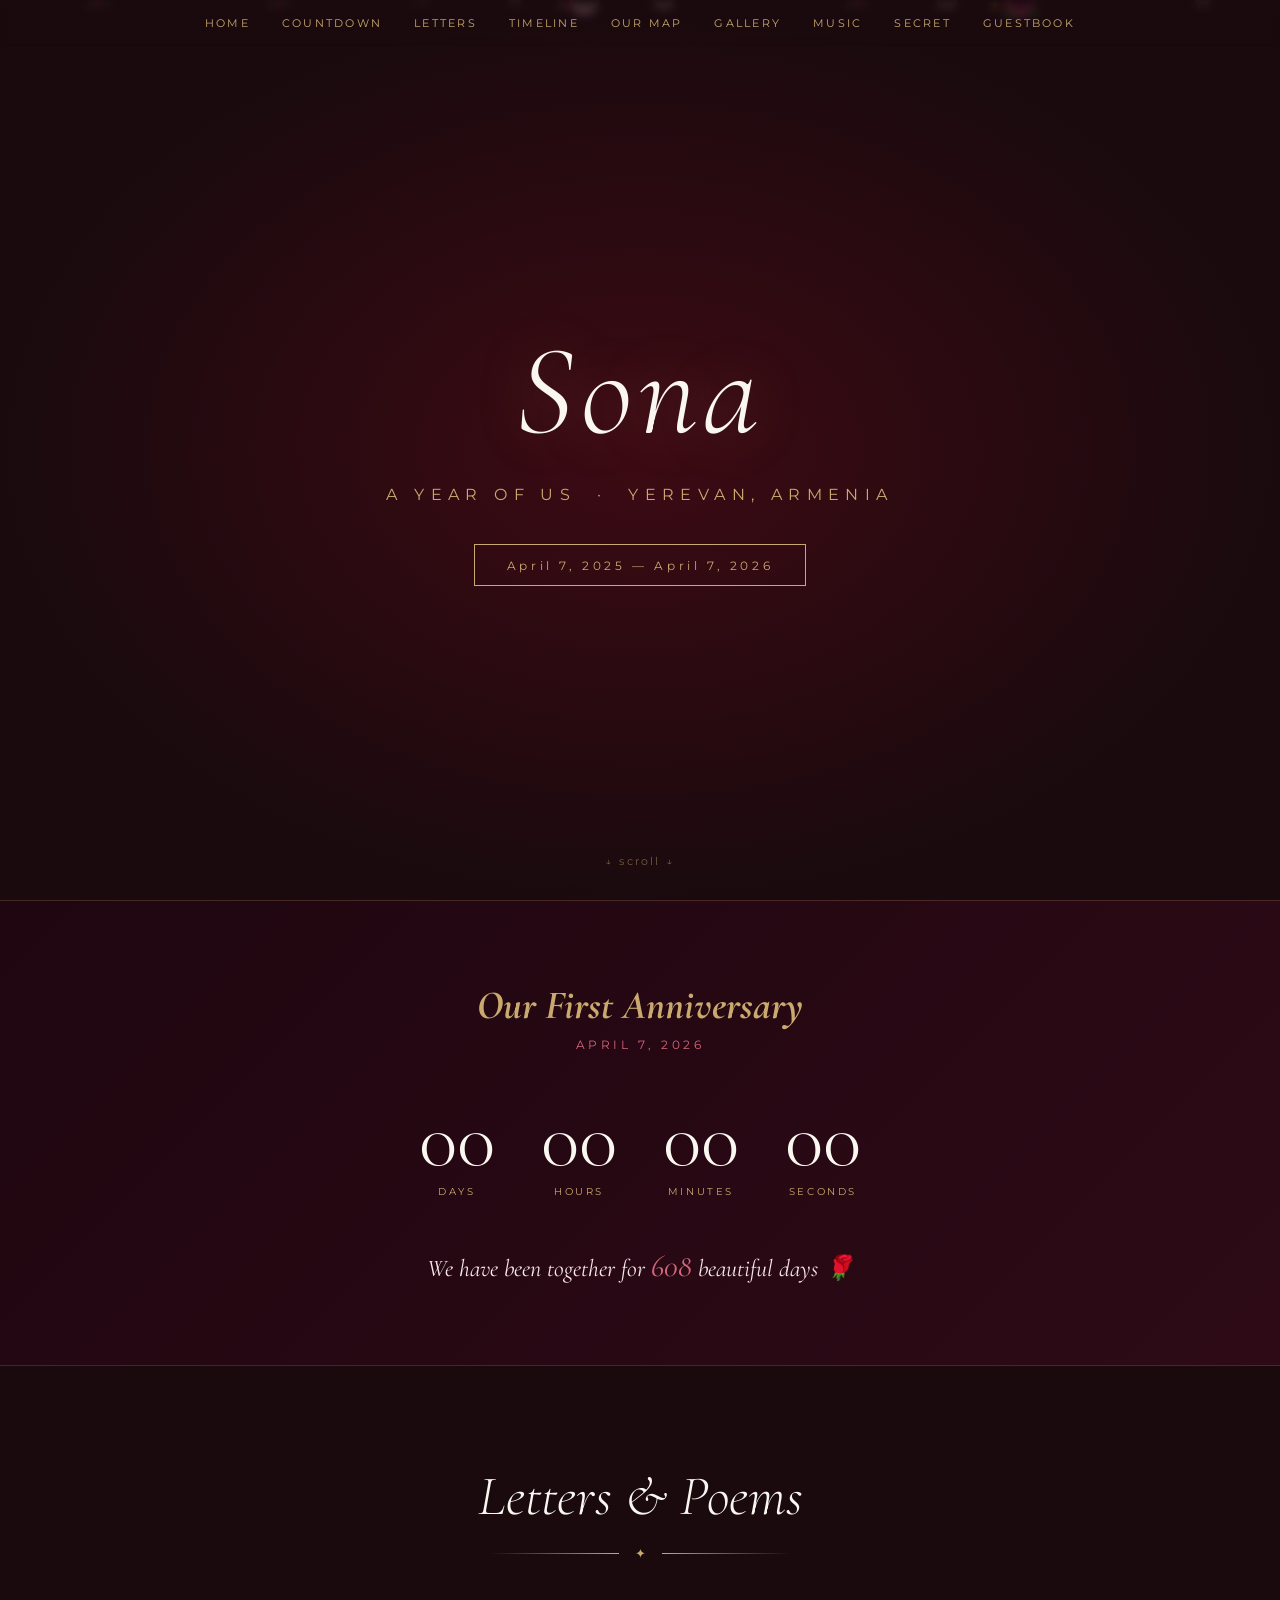
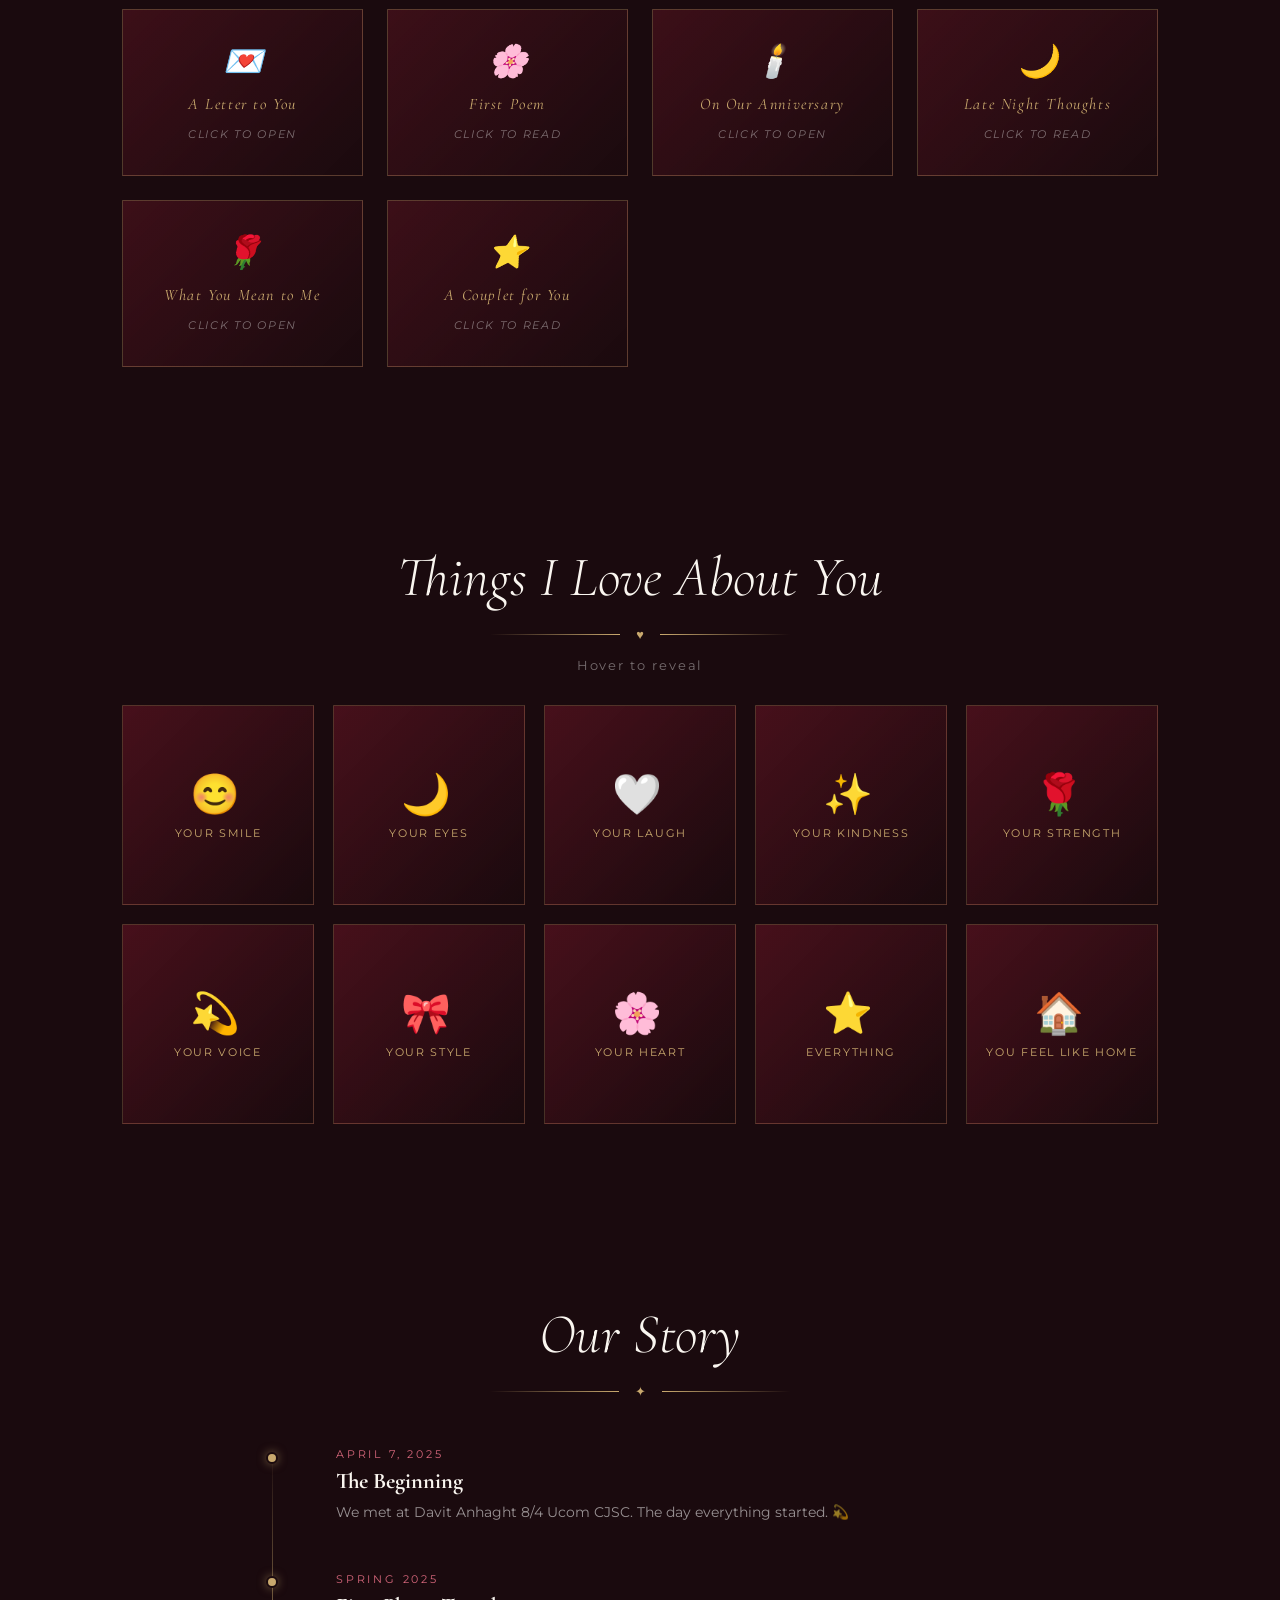
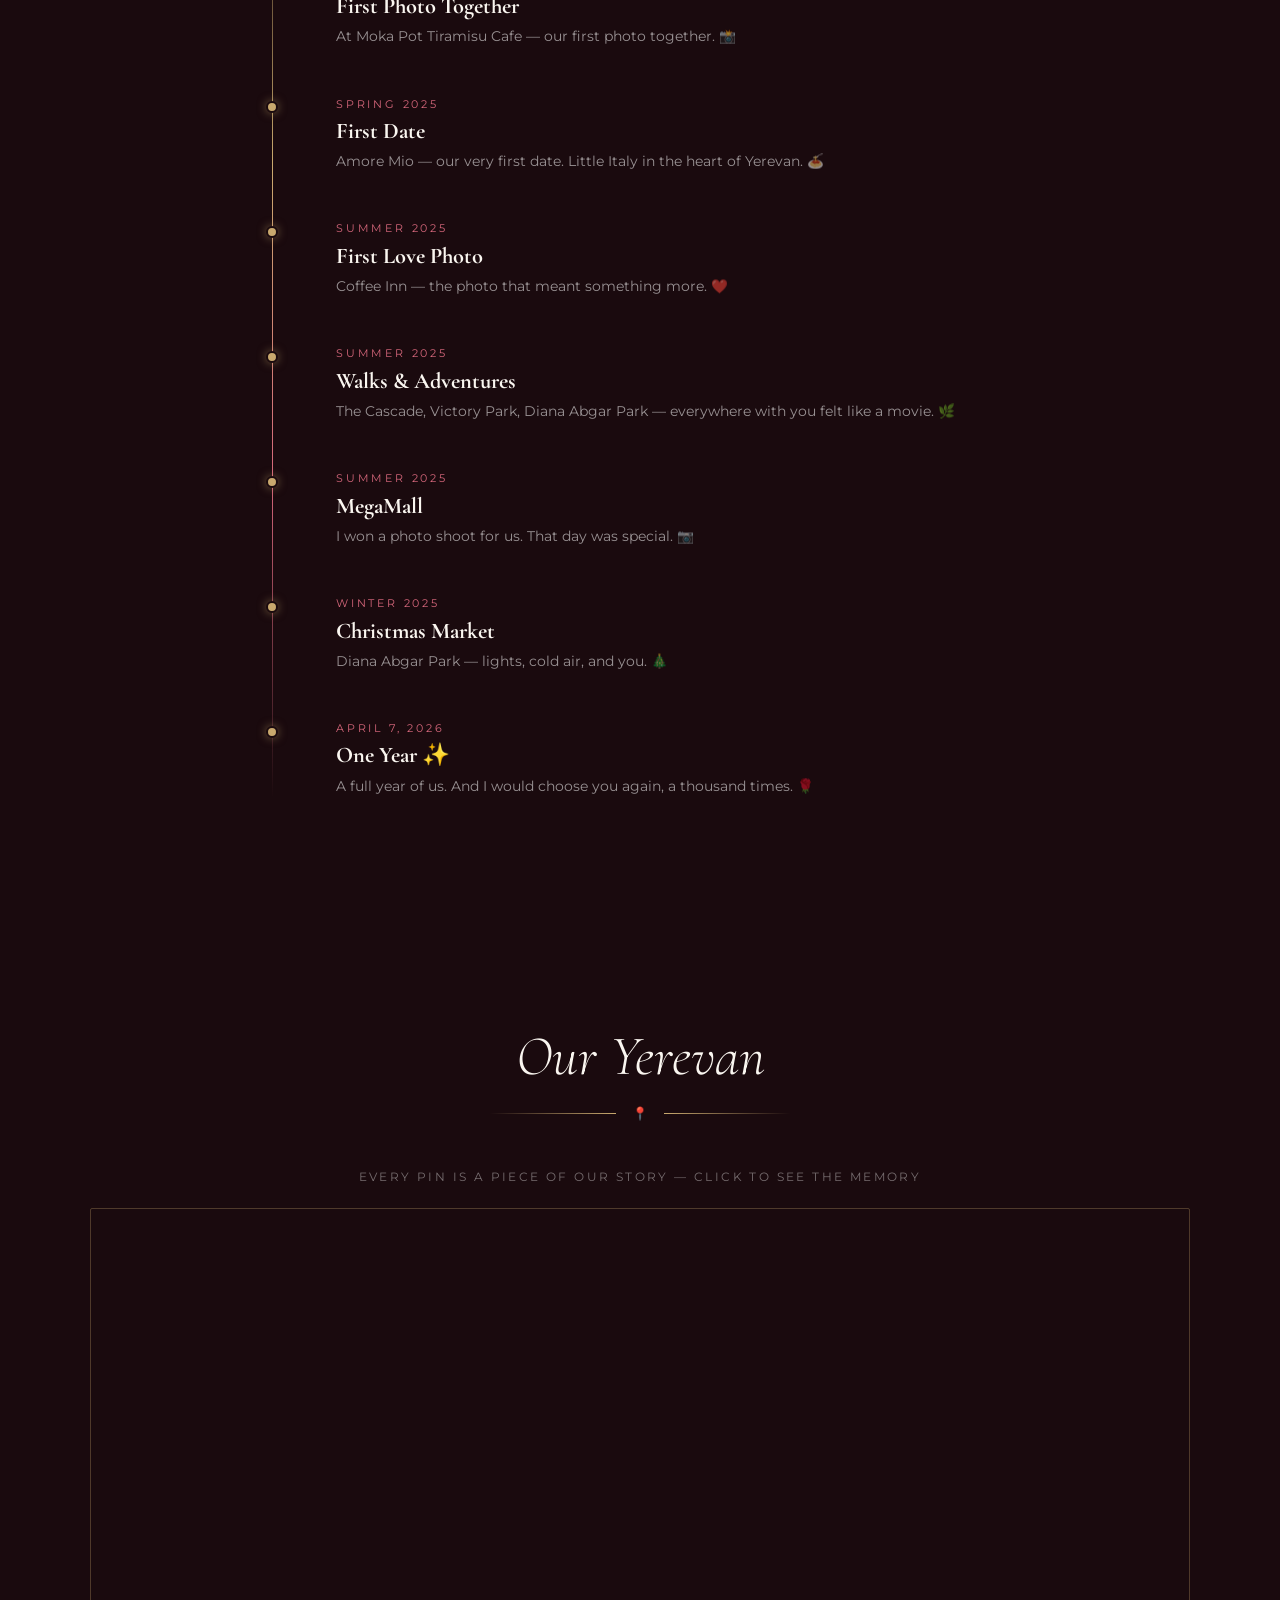
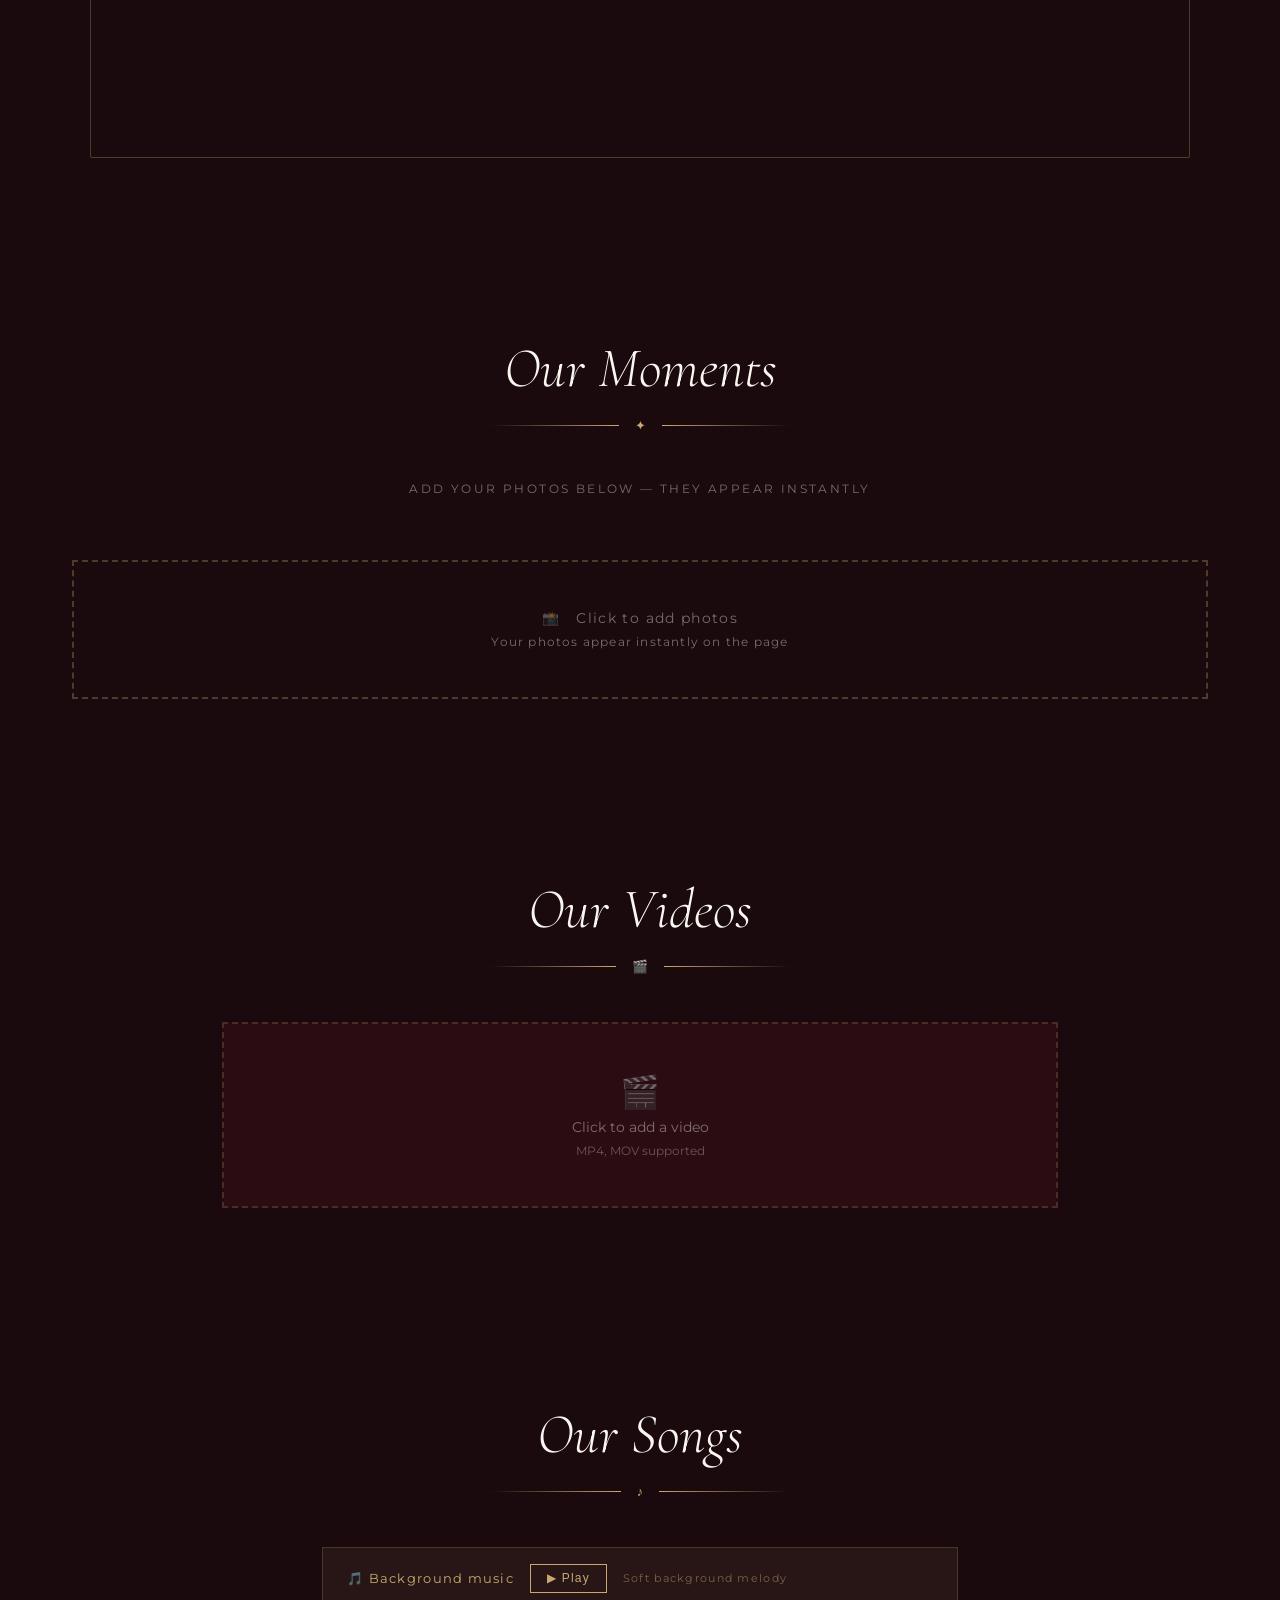
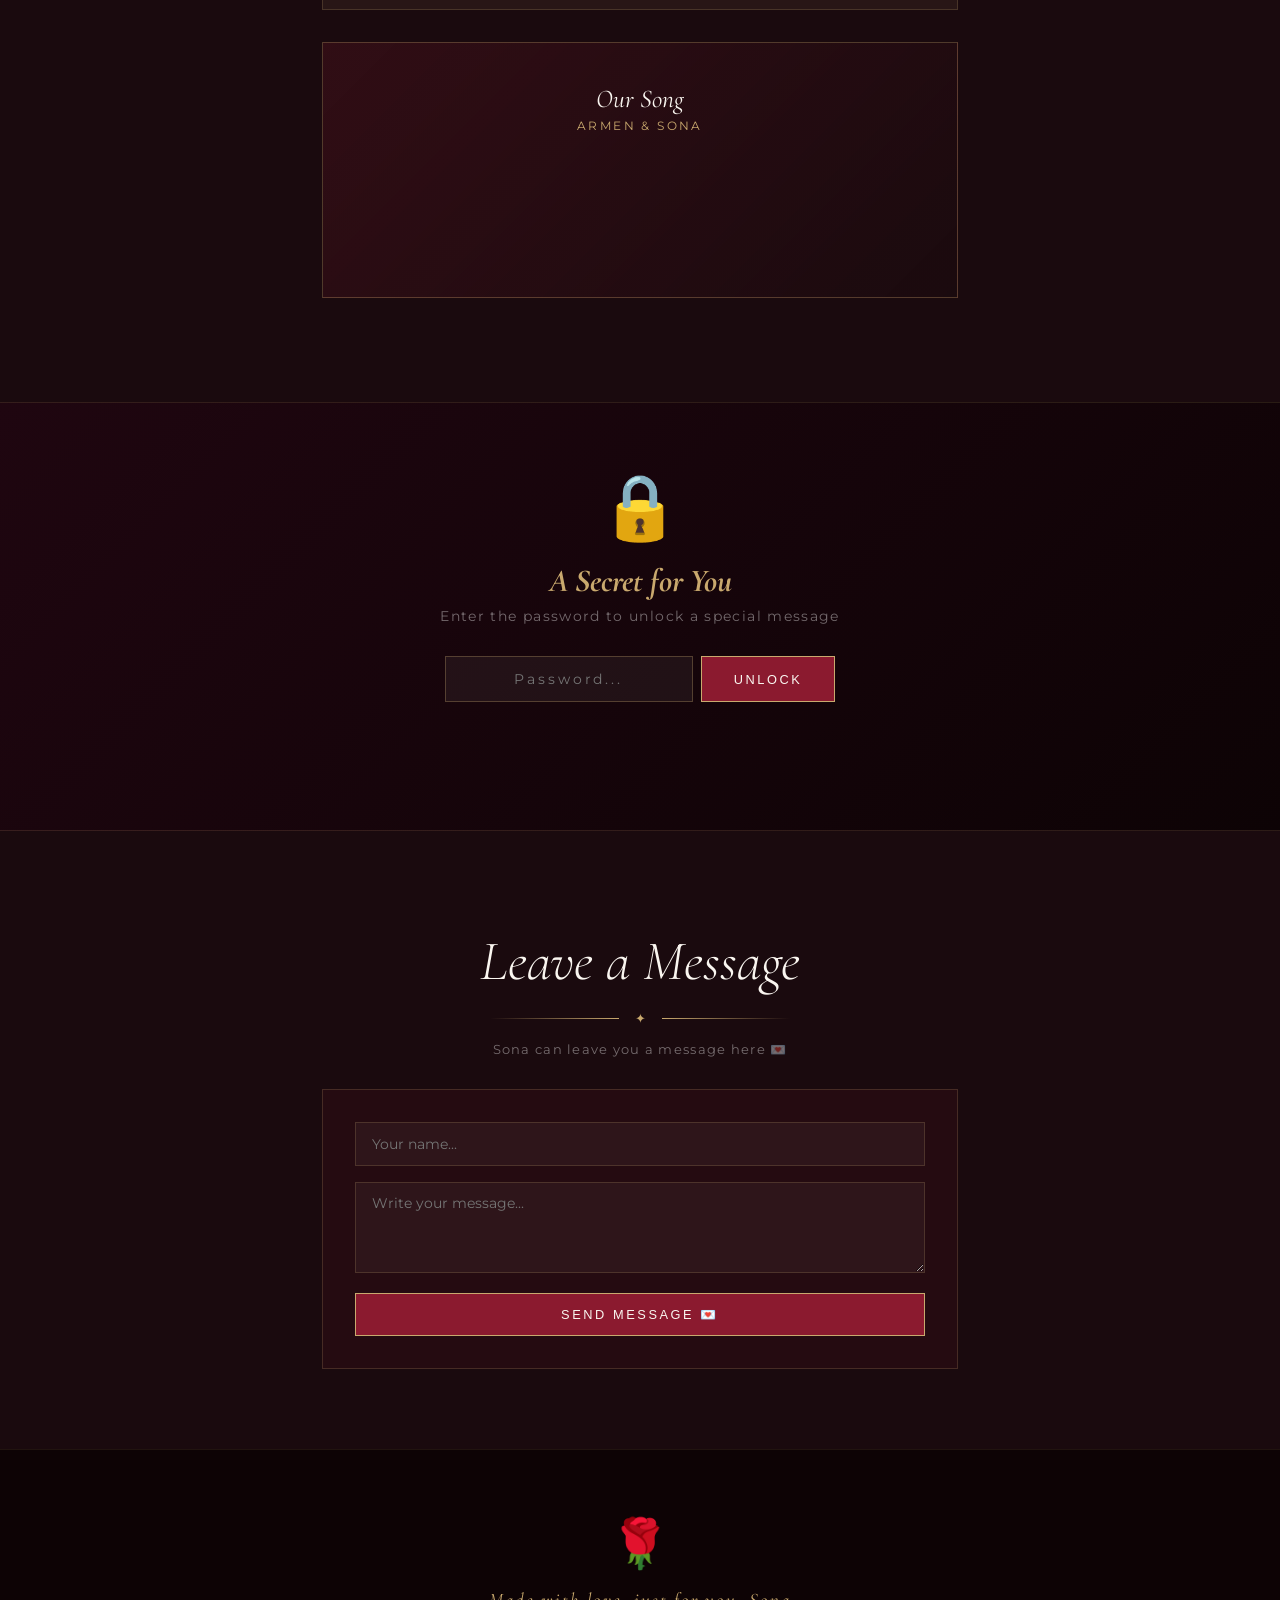
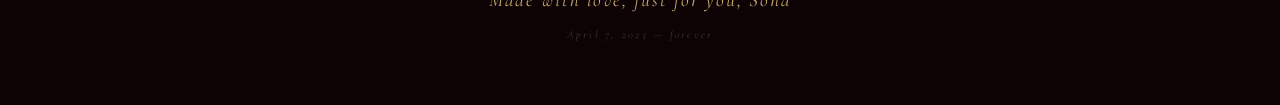
==== index.html @ 5d9822b4 "Add love page for Sona" ====
<!DOCTYPE html>
<html lang="en">
<head>
<meta charset="UTF-8">
<meta name="viewport" content="width=device-width, initial-scale=1.0">
<title>For Sona 🌹</title>
<link href="https://fonts.googleapis.com/css2?family=Cormorant+Garamond:ital,wght@0,300;0,400;0,600;1,300;1,400&family=Montserrat:wght@300;400;500&display=swap" rel="stylesheet">
<link rel="stylesheet" href="https://unpkg.com/leaflet@1.9.4/dist/leaflet.css"/>
<style>
  :root {
    --crimson: #8B1A2F;
    --gold: #C9A96E;
    --blush: #F5E6E8;
    --dark: #1A0A0E;
    --cream: #FAF6F0;
    --rose: #D4667A;
  }

  * { margin: 0; padding: 0; box-sizing: border-box; }

  html { scroll-behavior: smooth; }

  body {
    font-family: 'Montserrat', sans-serif;
    background: var(--dark);
    color: var(--cream);
    overflow-x: hidden;
    cursor: default;
  }

  /* ── LOADING SCREEN ── */
  #loader {
    position: fixed; inset: 0;
    background: var(--dark);
    display: flex; flex-direction: column;
    align-items: center; justify-content: center;
    z-index: 9999;
    transition: opacity 1s ease;
  }
  #loader .rose-anim {
    font-size: 5rem;
    animation: pulse 1.5s infinite;
  }
  #loader p {
    font-family: 'Cormorant Garamond', serif;
    font-size: 1.4rem;
    color: var(--gold);
    margin-top: 1rem;
    letter-spacing: 0.3em;
  }
  @keyframes pulse { 0%,100%{transform:scale(1)} 50%{transform:scale(1.2)} }

  /* ── NAV ── */
  nav {
    position: fixed; top: 0; width: 100%;
    z-index: 1000;
    padding: 1rem 2rem;
    display: flex; justify-content: center; gap: 2rem;
    background: linear-gradient(to bottom, rgba(26,10,14,0.95), transparent);
    backdrop-filter: blur(4px);
  }
  nav a {
    color: var(--gold);
    text-decoration: none;
    font-size: 0.7rem;
    letter-spacing: 0.2em;
    text-transform: uppercase;
    transition: color 0.3s;
  }
  nav a:hover { color: var(--rose); }

  /* ── HERO ── */
  #hero {
    height: 100vh;
    display: flex; flex-direction: column;
    align-items: center; justify-content: center;
    text-align: center;
    position: relative;
    background: radial-gradient(ellipse at center, #3d0a14 0%, var(--dark) 70%);
    overflow: hidden;
  }
  .petals-container {
    position: absolute; inset: 0; pointer-events: none;
  }
  .petal {
    position: absolute;
    top: -20px;
    font-size: 1.2rem;
    animation: fall linear infinite;
    opacity: 0.6;
  }
  @keyframes fall {
    to { transform: translateY(110vh) rotate(360deg); opacity: 0; }
  }
  #hero h1 {
    font-family: 'Cormorant Garamond', serif;
    font-size: clamp(3rem, 10vw, 8rem);
    font-weight: 300;
    font-style: italic;
    color: var(--cream);
    text-shadow: 0 0 60px rgba(201,169,110,0.3);
    animation: fadeUp 1.5s ease forwards;
    opacity: 0;
    letter-spacing: 0.05em;
  }
  #hero .subtitle {
    font-size: clamp(0.8rem, 2vw, 1rem);
    letter-spacing: 0.4em;
    color: var(--gold);
    margin-top: 1rem;
    text-transform: uppercase;
    animation: fadeUp 1.5s ease 0.4s forwards;
    opacity: 0;
  }
  #hero .date-badge {
    margin-top: 2.5rem;
    border: 1px solid var(--gold);
    padding: 0.8rem 2rem;
    font-size: 0.75rem;
    letter-spacing: 0.3em;
    color: var(--gold);
    animation: fadeUp 1.5s ease 0.8s forwards;
    opacity: 0;
  }
  .scroll-hint {
    position: absolute; bottom: 2rem;
    color: var(--gold); opacity: 0.5;
    font-size: 0.7rem; letter-spacing: 0.2em;
    animation: bounce 2s infinite;
  }
  @keyframes bounce { 0%,100%{transform:translateY(0)} 50%{transform:translateY(8px)} }
  @keyframes fadeUp {
    from { opacity: 0; transform: translateY(30px); }
    to { opacity: 1; transform: translateY(0); }
  }

  /* ── COUNTDOWN ── */
  #countdown {
    background: linear-gradient(135deg, #1f0610 0%, #2d0a16 100%);
    padding: 5rem 2rem;
    text-align: center;
    border-top: 1px solid rgba(201,169,110,0.2);
    border-bottom: 1px solid rgba(201,169,110,0.2);
  }
  #countdown h2 {
    font-family: 'Cormorant Garamond', serif;
    font-size: clamp(1.5rem, 4vw, 2.5rem);
    color: var(--gold);
    margin-bottom: 0.5rem;
    font-style: italic;
  }
  #countdown .sub { font-size: 0.75rem; letter-spacing: 0.3em; color: var(--rose); margin-bottom: 3rem; text-transform: uppercase; }
  .countdown-grid {
    display: flex; justify-content: center; gap: 2rem; flex-wrap: wrap;
  }
  .count-item {
    min-width: 90px;
  }
  .count-num {
    font-family: 'Cormorant Garamond', serif;
    font-size: clamp(3rem, 8vw, 5rem);
    font-weight: 300;
    color: var(--cream);
    line-height: 1;
    display: block;
  }
  .count-label {
    font-size: 0.65rem;
    letter-spacing: 0.25em;
    color: var(--gold);
    text-transform: uppercase;
    margin-top: 0.3rem;
  }
  .days-together {
    margin-top: 3rem;
    font-family: 'Cormorant Garamond', serif;
    font-size: clamp(1rem, 3vw, 1.5rem);
    color: var(--blush);
    font-style: italic;
  }
  .days-together span { color: var(--rose); font-size: 1.3em; }

  /* ── SECTION HEADERS ── */
  .section-header {
    text-align: center;
    padding: 4rem 2rem 2rem;
  }
  .section-header h2 {
    font-family: 'Cormorant Garamond', serif;
    font-size: clamp(2rem, 5vw, 3.5rem);
    font-weight: 300;
    font-style: italic;
    color: var(--cream);
  }
  .section-header .divider {
    display: flex; align-items: center; justify-content: center;
    gap: 1rem; margin: 1rem auto; max-width: 300px;
  }
  .section-header .divider::before,
  .section-header .divider::after {
    content: ''; flex: 1; height: 1px;
    background: linear-gradient(to right, transparent, var(--gold));
  }
  .section-header .divider::after {
    background: linear-gradient(to left, transparent, var(--gold));
  }
  .section-header .divider span { color: var(--gold); font-size: 0.8rem; }

  /* ── LETTERS / COUPLETS ── */
  #letters {
    padding: 2rem 2rem 5rem;
    max-width: 1100px; margin: 0 auto;
  }
  .letters-grid {
    display: grid;
    grid-template-columns: repeat(auto-fit, minmax(220px, 1fr));
    gap: 1.5rem;
  }
  .letter-btn {
    background: linear-gradient(135deg, rgba(139,26,47,0.3), rgba(26,10,14,0.8));
    border: 1px solid rgba(201,169,110,0.3);
    color: var(--cream);
    padding: 2rem 1.5rem;
    text-align: center;
    cursor: pointer;
    transition: all 0.4s ease;
    font-family: 'Cormorant Garamond', serif;
    font-size: 1.1rem;
    font-style: italic;
    position: relative;
    overflow: hidden;
  }
  .letter-btn::before {
    content: '';
    position: absolute; inset: 0;
    background: linear-gradient(135deg, rgba(201,169,110,0.1), transparent);
    opacity: 0; transition: opacity 0.4s;
  }
  .letter-btn:hover { border-color: var(--gold); transform: translateY(-4px); box-shadow: 0 10px 30px rgba(139,26,47,0.4); }
  .letter-btn:hover::before { opacity: 1; }
  .letter-btn .icon { font-size: 2rem; display: block; margin-bottom: 0.8rem; }
  .letter-btn .btn-title { font-size: 1rem; letter-spacing: 0.1em; color: var(--gold); display: block; margin-bottom: 0.5rem; }
  .letter-btn .btn-hint { font-size: 0.7rem; letter-spacing: 0.15em; color: rgba(255,255,255,0.4); text-transform: uppercase; font-family: 'Montserrat', sans-serif; }

  /* ── MODAL ── */
  .modal-overlay {
    display: none;
    position: fixed; inset: 0;
    background: rgba(10,2,5,0.92);
    backdrop-filter: blur(8px);
    z-index: 5000;
    align-items: center; justify-content: center;
    padding: 2rem;
  }
  .modal-overlay.active { display: flex; }
  .modal-box {
    background: linear-gradient(135deg, #1f0610, #2d0a16);
    border: 1px solid rgba(201,169,110,0.4);
    max-width: 600px; width: 100%;
    padding: 3rem;
    position: relative;
    max-height: 80vh; overflow-y: auto;
    animation: modalIn 0.4s ease;
  }
  @keyframes modalIn {
    from { opacity: 0; transform: scale(0.9) translateY(20px); }
    to { opacity: 1; transform: scale(1) translateY(0); }
  }
  .modal-close {
    position: absolute; top: 1rem; right: 1.5rem;
    background: none; border: none;
    color: var(--gold); font-size: 1.5rem; cursor: pointer;
  }
  .modal-icon { font-size: 3rem; text-align: center; display: block; margin-bottom: 1rem; }
  .modal-title {
    font-family: 'Cormorant Garamond', serif;
    font-size: 2rem; font-style: italic;
    color: var(--gold); text-align: center;
    margin-bottom: 1.5rem;
  }
  .modal-content {
    font-family: 'Cormorant Garamond', serif;
    font-size: 1.15rem; line-height: 1.9;
    color: var(--blush);
    text-align: center; font-style: italic;
  }

  /* ── FLIP CARDS ── */
  #love-cards {
    padding: 2rem 2rem 5rem;
    max-width: 1100px; margin: 0 auto;
  }
  .flip-grid {
    display: grid;
    grid-template-columns: repeat(auto-fit, minmax(180px, 1fr));
    gap: 1.2rem;
  }
  .flip-card {
    height: 200px;
    perspective: 1000px;
    cursor: pointer;
  }
  .flip-inner {
    width: 100%; height: 100%;
    position: relative;
    transform-style: preserve-3d;
    transition: transform 0.6s ease;
  }
  .flip-card:hover .flip-inner,
  .flip-card.flipped .flip-inner { transform: rotateY(180deg); }
  .flip-front, .flip-back {
    position: absolute; inset: 0;
    backface-visibility: hidden;
    display: flex; align-items: center; justify-content: center;
    padding: 1.2rem;
    text-align: center;
    border: 1px solid rgba(201,169,110,0.25);
  }
  .flip-front {
    background: linear-gradient(135deg, rgba(139,26,47,0.4), rgba(26,10,14,0.9));
    font-size: 2.5rem;
    flex-direction: column; gap: 0.5rem;
  }
  .flip-front span { font-size: 0.7rem; letter-spacing: 0.15em; color: var(--gold); text-transform: uppercase; }
  .flip-back {
    background: linear-gradient(135deg, rgba(201,169,110,0.15), rgba(139,26,47,0.3));
    transform: rotateY(180deg);
    font-family: 'Cormorant Garamond', serif;
    font-style: italic;
    font-size: 1rem;
    color: var(--blush);
    line-height: 1.6;
  }

  /* ── TIMELINE ── */
  #timeline {
    padding: 2rem 2rem 5rem;
    max-width: 800px; margin: 0 auto;
  }
  .timeline-track {
    position: relative;
    padding-left: 2rem;
  }
  .timeline-track::before {
    content: '';
    position: absolute; left: 0; top: 0; bottom: 0;
    width: 1px;
    background: linear-gradient(to bottom, transparent, var(--gold), var(--rose), transparent);
  }
  .timeline-item {
    position: relative;
    margin-bottom: 3rem;
    padding-left: 2rem;
    opacity: 0;
    transform: translateX(-20px);
    transition: all 0.6s ease;
  }
  .timeline-item.visible { opacity: 1; transform: translateX(0); }
  .timeline-dot {
    position: absolute; left: -2.4rem; top: 0.3rem;
    width: 12px; height: 12px;
    border-radius: 50%;
    background: var(--gold);
    border: 2px solid var(--dark);
    box-shadow: 0 0 10px rgba(201,169,110,0.5);
  }
  .timeline-date {
    font-size: 0.7rem; letter-spacing: 0.25em;
    color: var(--rose); text-transform: uppercase;
    margin-bottom: 0.4rem;
  }
  .timeline-title {
    font-family: 'Cormorant Garamond', serif;
    font-size: 1.4rem; color: var(--cream);
    margin-bottom: 0.4rem;
  }
  .timeline-desc {
    font-size: 0.85rem; color: rgba(255,255,255,0.55);
    line-height: 1.7;
  }

  /* ── MAP ── */
  #map-section {
    padding: 2rem 2rem 5rem;
  }
  #map-section .map-hint {
    text-align: center;
    font-size: 0.75rem; letter-spacing: 0.2em;
    color: rgba(255,255,255,0.4); margin-bottom: 1.5rem;
    text-transform: uppercase;
  }
  #map {
    height: 550px;
    border: 1px solid rgba(201,169,110,0.3);
    border-radius: 2px;
    max-width: 1100px; margin: 0 auto;
    display: block;
  }
  .map-photo-popup {
    max-width: 220px; text-align: center;
  }
  .map-photo-popup img {
    width: 100%; max-height: 160px; object-fit: cover;
    margin-bottom: 0.5rem; border-radius: 2px;
  }
  .map-photo-popup .upload-btn {
    display: inline-block;
    padding: 0.4rem 1rem;
    background: var(--crimson);
    color: white; font-size: 0.75rem;
    cursor: pointer; border: none;
    letter-spacing: 0.1em; text-transform: uppercase;
    margin-top: 0.4rem;
  }
  .map-photo-popup .place-name {
    font-weight: 600; font-size: 0.9rem;
    margin-bottom: 0.3rem; color: #1A0A0E;
  }
  .map-photo-popup .place-memory {
    font-size: 0.78rem; color: #555;
    font-style: italic; line-height: 1.4;
  }

  /* ── GALLERY ── */
  #gallery {
    padding: 2rem 2rem 5rem;
    max-width: 1200px; margin: 0 auto;
  }
  .gallery-hint {
    text-align: center; font-size: 0.75rem;
    letter-spacing: 0.2em; color: rgba(255,255,255,0.4);
    margin-bottom: 2rem; text-transform: uppercase;
  }
  .gallery-grid {
    columns: 3; gap: 1rem;
  }
  @media(max-width:768px){ .gallery-grid { columns: 2; } }
  @media(max-width:480px){ .gallery-grid { columns: 1; } }
  .gallery-item {
    break-inside: avoid;
    margin-bottom: 1rem;
    overflow: hidden;
    cursor: pointer;
    position: relative;
  }
  .gallery-item img {
    width: 100%; display: block;
    transition: transform 0.5s ease;
    border: 1px solid rgba(201,169,110,0.15);
  }
  .gallery-item:hover img { transform: scale(1.03); }
  .gallery-item .overlay {
    position: absolute; inset: 0;
    background: rgba(139,26,47,0.5);
    opacity: 0; transition: opacity 0.3s;
    display: flex; align-items: center; justify-content: center;
    font-size: 1.5rem;
  }
  .gallery-item:hover .overlay { opacity: 1; }

  .gallery-upload-zone {
    border: 2px dashed rgba(201,169,110,0.3);
    padding: 3rem; text-align: center;
    margin-top: 2rem; cursor: pointer;
    transition: border-color 0.3s;
  }
  .gallery-upload-zone:hover { border-color: var(--gold); }
  .gallery-upload-zone p { color: rgba(255,255,255,0.4); font-size: 0.85rem; letter-spacing: 0.1em; }

  /* ── VIDEOS ── */
  #videos {
    padding: 2rem 2rem 5rem;
    max-width: 900px; margin: 0 auto;
  }
  .video-item {
    margin-bottom: 2rem;
    border: 1px solid rgba(201,169,110,0.2);
    overflow: hidden;
  }
  .video-placeholder {
    background: rgba(139,26,47,0.15);
    padding: 3rem; text-align: center;
    border: 2px dashed rgba(201,169,110,0.2);
    margin-bottom: 1rem; cursor: pointer;
  }
  .video-placeholder p { color: rgba(255,255,255,0.4); font-size: 0.85rem; }

  /* ── MUSIC ── */
  #music {
    padding: 2rem 2rem 5rem;
    max-width: 700px; margin: 0 auto;
  }
  .player-card {
    background: linear-gradient(135deg, rgba(139,26,47,0.2), rgba(26,10,14,0.8));
    border: 1px solid rgba(201,169,110,0.3);
    padding: 2.5rem;
    text-align: center;
    margin-bottom: 1.5rem;
  }
  .player-card .song-title {
    font-family: 'Cormorant Garamond', serif;
    font-size: 1.6rem; font-style: italic;
    color: var(--cream); margin-bottom: 0.3rem;
  }
  .player-card .song-artist {
    font-size: 0.75rem; letter-spacing: 0.2em;
    color: var(--gold); text-transform: uppercase;
    margin-bottom: 1.5rem;
  }
  .play-btn {
    width: 60px; height: 60px; border-radius: 50%;
    background: var(--crimson);
    border: 2px solid var(--gold);
    color: var(--cream); font-size: 1.4rem;
    cursor: pointer; transition: all 0.3s;
    display: inline-flex; align-items: center; justify-content: center;
  }
  .play-btn:hover { background: var(--rose); transform: scale(1.1); }
  .player-card iframe {
    width: 100%; border: none; margin-top: 1rem;
  }
  .bg-music-bar {
    background: rgba(201,169,110,0.08);
    border: 1px solid rgba(201,169,110,0.2);
    padding: 1rem 1.5rem;
    display: flex; align-items: center; gap: 1rem;
    font-size: 0.8rem; color: var(--gold);
    letter-spacing: 0.1em;
  }
  .bg-music-bar button {
    background: none; border: 1px solid var(--gold);
    color: var(--gold); padding: 0.4rem 1rem;
    cursor: pointer; font-size: 0.75rem; letter-spacing: 0.1em;
    transition: all 0.3s;
  }
  .bg-music-bar button:hover { background: var(--gold); color: var(--dark); }

  /* ── SECRET MESSAGE ── */
  #secret {
    padding: 4rem 2rem;
    text-align: center;
    background: linear-gradient(135deg, #1f0610, #0d0305);
    border-top: 1px solid rgba(201,169,110,0.15);
    border-bottom: 1px solid rgba(201,169,110,0.15);
  }
  .lock-icon { font-size: 4rem; margin-bottom: 1rem; }
  #secret h2 {
    font-family: 'Cormorant Garamond', serif;
    font-size: 2rem; font-style: italic;
    color: var(--gold); margin-bottom: 0.5rem;
  }
  #secret p { color: rgba(255,255,255,0.4); font-size: 0.85rem; margin-bottom: 2rem; letter-spacing: 0.1em; }
  .password-form {
    display: flex; justify-content: center; gap: 0.5rem; flex-wrap: wrap;
  }
  .password-input {
    background: rgba(255,255,255,0.05);
    border: 1px solid rgba(201,169,110,0.3);
    color: var(--cream); padding: 0.8rem 1.5rem;
    font-family: 'Montserrat', sans-serif;
    font-size: 0.9rem; letter-spacing: 0.2em;
    text-align: center; min-width: 200px;
    outline: none;
    transition: border-color 0.3s;
  }
  .password-input:focus { border-color: var(--gold); }
  .unlock-btn {
    background: var(--crimson); border: 1px solid var(--gold);
    color: var(--cream); padding: 0.8rem 2rem;
    cursor: pointer; font-size: 0.8rem; letter-spacing: 0.2em;
    text-transform: uppercase; transition: all 0.3s;
  }
  .unlock-btn:hover { background: var(--rose); }
  .secret-revealed {
    display: none;
    margin-top: 2rem; padding: 2rem;
    border: 1px solid rgba(201,169,110,0.4);
    max-width: 500px; margin-left: auto; margin-right: auto;
    background: rgba(139,26,47,0.15);
    animation: fadeUp 0.8s ease forwards;
  }
  .secret-revealed p {
    font-family: 'Cormorant Garamond', serif;
    font-style: italic; font-size: 1.3rem;
    color: var(--blush); line-height: 1.8;
    letter-spacing: 0.03em;
  }
  #password-error { color: var(--rose); font-size: 0.8rem; margin-top: 0.8rem; min-height: 1.2rem; }

  /* ── GUESTBOOK ── */
  #guestbook {
    padding: 2rem 2rem 5rem;
    max-width: 700px; margin: 0 auto;
  }
  .guestbook-entry {
    border-left: 2px solid var(--gold);
    padding: 1rem 1.5rem;
    margin-bottom: 1.5rem;
    background: rgba(201,169,110,0.04);
    animation: fadeUp 0.5s ease forwards;
  }
  .guestbook-entry .entry-name { color: var(--gold); font-size: 0.8rem; letter-spacing: 0.15em; margin-bottom: 0.3rem; }
  .guestbook-entry .entry-msg {
    font-family: 'Cormorant Garamond', serif;
    font-style: italic; font-size: 1.1rem; color: var(--blush); line-height: 1.6;
  }
  .guestbook-entry .entry-time { font-size: 0.65rem; color: rgba(255,255,255,0.3); margin-top: 0.3rem; }
  .guestbook-form {
    border: 1px solid rgba(201,169,110,0.2);
    padding: 2rem;
    background: rgba(139,26,47,0.1);
  }
  .guestbook-form input,
  .guestbook-form textarea {
    width: 100%;
    background: rgba(255,255,255,0.04);
    border: 1px solid rgba(201,169,110,0.2);
    color: var(--cream);
    padding: 0.8rem 1rem;
    font-family: 'Montserrat', sans-serif;
    font-size: 0.85rem;
    outline: none; margin-bottom: 1rem;
    resize: vertical;
    transition: border-color 0.3s;
  }
  .guestbook-form input:focus,
  .guestbook-form textarea:focus { border-color: var(--gold); }
  .guestbook-form button {
    background: var(--crimson); border: 1px solid var(--gold);
    color: var(--cream); padding: 0.8rem 2rem;
    cursor: pointer; font-size: 0.8rem; letter-spacing: 0.2em;
    text-transform: uppercase; transition: all 0.3s; width: 100%;
  }
  .guestbook-form button:hover { background: var(--rose); }

  /* ── FOOTER ── */
  footer {
    text-align: center;
    padding: 4rem 2rem;
    background: #0d0305;
    border-top: 1px solid rgba(201,169,110,0.1);
  }
  footer .footer-rose { font-size: 3rem; display: block; margin-bottom: 1rem; }
  footer p {
    font-family: 'Cormorant Garamond', serif;
    font-style: italic; font-size: 1.2rem;
    color: var(--gold); letter-spacing: 0.1em;
  }
  footer .small { font-size: 0.7rem; color: rgba(255,255,255,0.2); margin-top: 1rem; letter-spacing: 0.2em; }

  /* ── LIGHTBOX ── */
  #lightbox {
    display: none;
    position: fixed; inset: 0;
    background: rgba(0,0,0,0.95);
    z-index: 8000;
    align-items: center; justify-content: center;
  }
  #lightbox.active { display: flex; }
  #lightbox img { max-width: 90vw; max-height: 90vh; object-fit: contain; }
  #lightbox-close {
    position: absolute; top: 1rem; right: 2rem;
    color: var(--gold); font-size: 2rem; cursor: pointer;
    background: none; border: none;
  }

  /* ── RESPONSIVE ── */
  @media(max-width:600px){
    nav { gap: 1rem; padding: 0.8rem 1rem; }
    nav a { font-size: 0.6rem; }
    .countdown-grid { gap: 1rem; }
    .letters-grid { grid-template-columns: repeat(2, 1fr); }
    .flip-grid { grid-template-columns: repeat(2, 1fr); }
  }
</style>
</head>
<body>

<!-- LOADER -->
<div id="loader">
  <div class="rose-anim">🌹</div>
  <p>Loading our story...</p>
</div>

<!-- BACKGROUND MUSIC (hidden) -->
<iframe id="bg-music-frame"
  src="https://www.youtube.com/embed/7maJOI3QMu0?autoplay=0&loop=1&playlist=7maJOI3QMu0&controls=0"
  style="display:none" allow="autoplay">
</iframe>

<!-- NAV -->
<nav>
  <a href="#hero">Home</a>
  <a href="#countdown">Countdown</a>
  <a href="#letters">Letters</a>
  <a href="#timeline">Timeline</a>
  <a href="#map-section">Our Map</a>
  <a href="#gallery">Gallery</a>
  <a href="#music">Music</a>
  <a href="#secret">Secret</a>
  <a href="#guestbook">Guestbook</a>
</nav>

<!-- HERO -->
<section id="hero">
  <div class="petals-container" id="petals"></div>
  <h1>Sona</h1>
  <p class="subtitle">A year of us &nbsp;·&nbsp; Yerevan, Armenia</p>
  <div class="date-badge">April 7, 2025 — April 7, 2026</div>
  <p class="scroll-hint">↓ scroll ↓</p>
</section>

<!-- COUNTDOWN -->
<section id="countdown">
  <h2>Our First Anniversary</h2>
  <p class="sub">April 7, 2026</p>
  <div class="countdown-grid">
    <div class="count-item"><span class="count-num" id="cd-days">00</span><span class="count-label">Days</span></div>
    <div class="count-item"><span class="count-num" id="cd-hours">00</span><span class="count-label">Hours</span></div>
    <div class="count-item"><span class="count-num" id="cd-mins">00</span><span class="count-label">Minutes</span></div>
    <div class="count-item"><span class="count-num" id="cd-secs">00</span><span class="count-label">Seconds</span></div>
  </div>
  <p class="days-together">We have been together for <span id="days-count">0</span> beautiful days 🌹</p>
</section>

<!-- LETTERS & COUPLETS -->
<section id="letters">
  <div class="section-header">
    <h2>Letters & Poems</h2>
    <div class="divider"><span>✦</span></div>
  </div>
  <div class="letters-grid">
    <button class="letter-btn" onclick="openModal('letter1')">
      <span class="icon">💌</span>
      <span class="btn-title">A Letter to You</span>
      <span class="btn-hint">Click to open</span>
    </button>
    <button class="letter-btn" onclick="openModal('poem1')">
      <span class="icon">🌸</span>
      <span class="btn-title">First Poem</span>
      <span class="btn-hint">Click to read</span>
    </button>
    <button class="letter-btn" onclick="openModal('letter2')">
      <span class="icon">🕯️</span>
      <span class="btn-title">On Our Anniversary</span>
      <span class="btn-hint">Click to open</span>
    </button>
    <button class="letter-btn" onclick="openModal('poem2')">
      <span class="icon">🌙</span>
      <span class="btn-title">Late Night Thoughts</span>
      <span class="btn-hint">Click to read</span>
    </button>
    <button class="letter-btn" onclick="openModal('letter3')">
      <span class="icon">🌹</span>
      <span class="btn-title">What You Mean to Me</span>
      <span class="btn-hint">Click to open</span>
    </button>
    <button class="letter-btn" onclick="openModal('poem3')">
      <span class="icon">⭐</span>
      <span class="btn-title">A Couplet for You</span>
      <span class="btn-hint">Click to read</span>
    </button>
  </div>
</section>

<!-- MODALS -->
<div class="modal-overlay" id="modal-overlay" onclick="closeModalOutside(event)">
  <div class="modal-box">
    <button class="modal-close" onclick="closeModal()">×</button>
    <span class="modal-icon" id="modal-icon">💌</span>
    <h3 class="modal-title" id="modal-title">Title</h3>
    <div class="modal-content" id="modal-content">Content</div>
  </div>
</div>

<!-- THINGS I LOVE ABOUT YOU -->
<section id="love-cards">
  <div class="section-header">
    <h2>Things I Love About You</h2>
    <div class="divider"><span>♥</span></div>
    <p style="color:rgba(255,255,255,0.4);font-size:0.8rem;letter-spacing:0.15em;margin-top:0.5rem">Hover to reveal</p>
  </div>
  <div class="flip-grid" id="flip-grid"></div>
</section>

<!-- TIMELINE -->
<section id="timeline">
  <div class="section-header">
    <h2>Our Story</h2>
    <div class="divider"><span>✦</span></div>
  </div>
  <div class="timeline-track" id="timeline-track"></div>
</section>

<!-- MAP -->
<section id="map-section">
  <div class="section-header">
    <h2>Our Yerevan</h2>
    <div class="divider"><span>📍</span></div>
  </div>
  <p class="map-hint">Every pin is a piece of our story — click to see the memory</p>
  <div id="map"></div>
</section>

<!-- GALLERY -->
<section id="gallery">
  <div class="section-header">
    <h2>Our Moments</h2>
    <div class="divider"><span>✦</span></div>
  </div>
  <p class="gallery-hint">Add your photos below — they appear instantly</p>
  <div class="gallery-grid" id="gallery-grid">
    <!-- Photos will be added here -->
  </div>
  <div class="gallery-upload-zone" onclick="document.getElementById('gallery-upload').click()">
    <p>📸 &nbsp; Click to add photos</p>
    <p style="margin-top:0.5rem;font-size:0.75rem">Your photos appear instantly on the page</p>
    <input type="file" id="gallery-upload" multiple accept="image/*" style="display:none" onchange="addGalleryPhotos(event)">
  </div>
</section>

<!-- VIDEOS -->
<section id="videos">
  <div class="section-header">
    <h2>Our Videos</h2>
    <div class="divider"><span>🎬</span></div>
  </div>
  <div class="video-placeholder" onclick="document.getElementById('video-upload').click()">
    <p style="font-size:2rem;margin-bottom:0.5rem">🎬</p>
    <p>Click to add a video</p>
    <p style="font-size:0.75rem;margin-top:0.5rem;color:rgba(255,255,255,0.3)">MP4, MOV supported</p>
    <input type="file" id="video-upload" multiple accept="video/*" style="display:none" onchange="addVideos(event)">
  </div>
  <div id="videos-container"></div>
</section>

<!-- MUSIC -->
<section id="music">
  <div class="section-header">
    <h2>Our Songs</h2>
    <div class="divider"><span>♪</span></div>
  </div>

  <!-- Background music control -->
  <div class="bg-music-bar">
    <span>🎵 Background music</span>
    <button onclick="toggleBgMusic()" id="bg-btn">▶ Play</button>
    <span style="font-size:0.7rem;opacity:0.5">Soft background melody</span>
  </div>

  <!-- Main song player -->
  <div class="player-card" style="margin-top:2rem">
    <p class="song-title">Our Song</p>
    <p class="song-artist">Armen & Sona</p>
    <iframe
      src="https://www.youtube.com/embed/S3rdEQ0M7n4"
      height="80"
      allow="accelerometer; autoplay; clipboard-write; encrypted-media; gyroscope; picture-in-picture">
    </iframe>
  </div>
</section>

<!-- SECRET MESSAGE -->
<section id="secret">
  <div class="lock-icon">🔒</div>
  <h2>A Secret for You</h2>
  <p>Enter the password to unlock a special message</p>
  <div class="password-form">
    <input type="password" class="password-input" id="pwd-input" placeholder="Password..." onkeypress="if(event.key==='Enter')checkPassword()">
    <button class="unlock-btn" onclick="checkPassword()">Unlock</button>
  </div>
  <p id="password-error"></p>
  <div class="secret-revealed" id="secret-msg">
    <p>🌹 Write your secret message here — replace this text with something only Sona would know 🌹</p>
  </div>
</section>

<!-- GUESTBOOK -->
<section id="guestbook">
  <div class="section-header">
    <h2>Leave a Message</h2>
    <div class="divider"><span>✦</span></div>
    <p style="color:rgba(255,255,255,0.4);font-size:0.8rem;letter-spacing:0.1em;margin-top:0.5rem">Sona can leave you a message here 💌</p>
  </div>
  <div id="guestbook-entries"></div>
  <div class="guestbook-form">
    <input type="text" id="gb-name" placeholder="Your name..." maxlength="50">
    <textarea id="gb-message" rows="4" placeholder="Write your message..."></textarea>
    <button onclick="addGuestEntry()">Send Message 💌</button>
  </div>
</section>

<!-- FOOTER -->
<footer>
  <span class="footer-rose">🌹</span>
  <p>Made with love, just for you, Sona</p>
  <p class="small">April 7, 2025 — forever</p>
</footer>

<!-- LIGHTBOX -->
<div id="lightbox">
  <button id="lightbox-close" onclick="closeLightbox()">×</button>
  <img id="lightbox-img" src="" alt="">
</div>

<script src="https://unpkg.com/leaflet@1.9.4/dist/leaflet.js"></script>
<script>
// ── LOADER ──
window.addEventListener('load', () => {
  setTimeout(() => {
    const loader = document.getElementById('loader');
    loader.style.opacity = '0';
    setTimeout(() => loader.style.display = 'none', 1000);
  }, 1500);
});

// ── PETALS ──
const petalsContainer = document.getElementById('petals');
const petalEmojis = ['🌸','🌹','🌺','✨','💮'];
for(let i = 0; i < 18; i++){
  const p = document.createElement('div');
  p.className = 'petal';
  p.textContent = petalEmojis[Math.floor(Math.random()*petalEmojis.length)];
  p.style.left = Math.random()*100 + '%';
  p.style.animationDuration = (5 + Math.random()*8) + 's';
  p.style.animationDelay = (Math.random()*6) + 's';
  p.style.fontSize = (0.8 + Math.random()*1.2) + 'rem';
  petalsContainer.appendChild(p);
}

// ── COUNTDOWN ──
function updateCountdown(){
  const anniversary = new Date('2026-04-07T00:00:00');
  const start = new Date('2025-04-07T00:00:00');
  const now = new Date();
  const diff = anniversary - now;
  if(diff <= 0){
    document.getElementById('cd-days').textContent = '00';
    document.getElementById('cd-hours').textContent = '00';
    document.getElementById('cd-mins').textContent = '00';
    document.getElementById('cd-secs').textContent = '00';
  } else {
    document.getElementById('cd-days').textContent = String(Math.floor(diff/86400000)).padStart(2,'0');
    document.getElementById('cd-hours').textContent = String(Math.floor((diff%86400000)/3600000)).padStart(2,'0');
    document.getElementById('cd-mins').textContent = String(Math.floor((diff%3600000)/60000)).padStart(2,'0');
    document.getElementById('cd-secs').textContent = String(Math.floor((diff%60000)/1000)).padStart(2,'0');
  }
  const daysTogether = Math.floor((now - start)/86400000);
  document.getElementById('days-count').textContent = daysTogether > 0 ? daysTogether : 0;
}
updateCountdown();
setInterval(updateCountdown, 1000);

// ── MODALS ──
const modalData = {
  letter1: {
    icon: '💌', title: 'A Letter to You',
    content: `My dearest Sona,<br><br>
    Write your letter here. Tell her how she makes you feel, what she means to you, a specific memory you cherish...<br><br>
    This is your space to pour your heart out.<br><br>
    With all my love, Armen 🌹`
  },
  poem1: {
    icon: '🌸', title: 'First Poem',
    content: `Write your poem here...<br><br>
    Every line a memory,<br>
    Every word a feeling,<br>
    Every verse — you.<br><br>
    — Armen`
  },
  letter2: {
    icon: '🕯️', title: 'On Our Anniversary',
    content: `One year ago, on a spring day in Yerevan,<br>
    everything changed.<br><br>
    Replace this with your anniversary letter to Sona...<br><br>
    Forever yours, Armen 🌹`
  },
  poem2: {
    icon: '🌙', title: 'Late Night Thoughts',
    content: `Write what you think about late at night...<br><br>
    The thoughts that only come when the city is quiet<br>
    and it's just you and the memory of her smile.<br><br>
    — Armen`
  },
  letter3: {
    icon: '🌹', title: 'What You Mean to Me',
    content: `Sona, you mean...<br><br>
    Write here everything she means to you.<br>
    Don't hold back — this is your most honest letter.<br><br>
    All of me, Armen 🌹`
  },
  poem3: {
    icon: '⭐', title: 'A Couplet for You',
    content: `Write a couplet or a short verse here...<br><br>
    Something short, something sweet,<br>
    A poem that says everything in just a few lines.<br><br>
    — Armen`
  }
};

function openModal(key){
  const d = modalData[key];
  document.getElementById('modal-icon').textContent = d.icon;
  document.getElementById('modal-title').textContent = d.title;
  document.getElementById('modal-content').innerHTML = d.content;
  document.getElementById('modal-overlay').classList.add('active');
}
function closeModal(){ document.getElementById('modal-overlay').classList.remove('active'); }
function closeModalOutside(e){ if(e.target.id === 'modal-overlay') closeModal(); }

// ── FLIP CARDS ──
const loveThings = [
  { emoji: '😊', front: 'Your smile', back: 'Your smile can turn my worst day into the best one.' },
  { emoji: '🌙', front: 'Your eyes', back: 'I could get lost in them forever and never want to be found.' },
  { emoji: '🤍', front: 'Your laugh', back: 'The sound I want to hear every single morning.' },
  { emoji: '✨', front: 'Your kindness', back: 'You make everyone around you feel seen and loved.' },
  { emoji: '🌹', front: 'Your strength', back: 'You are stronger than you know, and I see it every day.' },
  { emoji: '💫', front: 'Your voice', back: 'Add something personal here...' },
  { emoji: '🎀', front: 'Your style', back: 'Add something personal here...' },
  { emoji: '🌸', front: 'Your heart', back: 'The most beautiful heart I have ever known.' },
  { emoji: '⭐', front: 'Everything', back: 'Honestly? I love everything about you, Sona.' },
  { emoji: '🏠', front: 'You feel like home', back: 'Wherever you are — that is home to me.' },
];

const flipGrid = document.getElementById('flip-grid');
loveThings.forEach(item => {
  flipGrid.innerHTML += `
  <div class="flip-card" onclick="this.classList.toggle('flipped')">
    <div class="flip-inner">
      <div class="flip-front">
        <span style="font-size:2.5rem">${item.emoji}</span>
        <span>${item.front}</span>
      </div>
      <div class="flip-back">${item.back}</div>
    </div>
  </div>`;
});

// ── TIMELINE ──
const timelineItems = [
  { date: 'April 7, 2025', title: 'The Beginning', desc: 'We met at Davit Anhaght 8/4 Ucom CJSC. The day everything started. 💫' },
  { date: 'Spring 2025', title: 'First Photo Together', desc: 'At Moka Pot Tiramisu Cafe — our first photo together. 📸' },
  { date: 'Spring 2025', title: 'First Date', desc: 'Amore Mio — our very first date. Little Italy in the heart of Yerevan. 🍝' },
  { date: 'Summer 2025', title: 'First Love Photo', desc: 'Coffee Inn — the photo that meant something more. ❤️' },
  { date: 'Summer 2025', title: 'Walks & Adventures', desc: 'The Cascade, Victory Park, Diana Abgar Park — everywhere with you felt like a movie. 🌿' },
  { date: 'Summer 2025', title: 'MegaMall', desc: 'I won a photo shoot for us. That day was special. 📷' },
  { date: 'Winter 2025', title: 'Christmas Market', desc: 'Diana Abgar Park — lights, cold air, and you. 🎄' },
  { date: 'April 7, 2026', title: 'One Year ✨', desc: 'A full year of us. And I would choose you again, a thousand times. 🌹' },
];

const track = document.getElementById('timeline-track');
timelineItems.forEach(item => {
  track.innerHTML += `
  <div class="timeline-item">
    <div class="timeline-dot"></div>
    <p class="timeline-date">${item.date}</p>
    <h3 class="timeline-title">${item.title}</h3>
    <p class="timeline-desc">${item.desc}</p>
  </div>`;
});

// Scroll animation for timeline
const observer = new IntersectionObserver(entries => {
  entries.forEach(e => { if(e.isIntersecting) e.target.classList.add('visible'); });
}, { threshold: 0.1 });
document.querySelectorAll('.timeline-item').forEach(el => observer.observe(el));

// ── MAP ──
const mapLocations = [
  { name: "First Meeting — Ucom CJSC", lat: 40.1771, lng: 44.5081, memory: "We met here 💫 — April 7, 2025", id: "ucom-davit" },
  { name: "Moka Pot Tiramisu Cafe", lat: 40.1848939, lng: 44.5207348, memory: "Our first photo together 📸", id: "mokapot" },
  { name: "Coffee Inn", lat: 40.206503, lng: 44.5151678, memory: "Our first love photo ❤️", id: "coffeeinn" },
  { name: "Cascade Complex", lat: 40.1894674, lng: 44.515414, memory: "Walks together + an emotional moment 🌿", id: "cascade" },
  { name: "Victory Park", lat: 40.195669, lng: 44.5202987, memory: "We walked here together 💕", id: "victory" },
  { name: "Ucom (photo)", lat: 40.2060065, lng: 44.5224752, memory: "Just a photo moment 📷", id: "ucom2" },
  { name: "Amore Mio", lat: 40.182262, lng: 44.5115372, memory: "Our first date 🍝 — little Italy in Yerevan", id: "amoremio" },
  { name: "MegaMall", lat: 40.1971617, lng: 44.5674518, memory: "I won a photo shoot for us 🏆", id: "megamall" },
  { name: "Sirelis", lat: 40.182266, lng: 44.5128678, memory: "With friends — beautiful evening 🥂", id: "sirelis" },
  { name: "Hot Pot By Dragon Garden", lat: 40.1838696, lng: 44.5079618, memory: "With brother's family — a warm gathering 🍲", id: "hotpot" },
  { name: "Play City", lat: 40.218792, lng: 44.557838, memory: "Fun time with friends 🎳", id: "playcity" },
  { name: "Arena Bowling", lat: 40.1776012, lng: 44.5047823, memory: "Bowling with friends 🎳", id: "bowling" },
  { name: "Pak Shuka", lat: 40.1810, lng: 44.5130, memory: "A special moment here 🌟", id: "pakshuka" },
  { name: "PAUL Le Cafe", lat: 40.1816526, lng: 44.5129424, memory: "We met with your sister ☕", id: "paul" },
  { name: "Voske Tsiran Premium Hall", lat: 39.9729824, lng: 44.5409704, memory: "Someone's party 😁🥂", id: "voske" },
  { name: "Zvartnots Airport", lat: 40.1519629, lng: 44.399279, memory: "Your trip ✈️ — I missed you", id: "airport" },
  { name: "Zepyur Restaurant", lat: 40.1835222, lng: 44.5192800, memory: "Your birthday 🎂 — a special night", id: "zepyur" },
  { name: "Picante Restaurant", lat: 40.1879479, lng: 44.6034578, memory: "Hayko's proposal 💍 — a magical night", id: "picante" },
  { name: "Le Man", lat: 40.1603072, lng: 44.0499822, memory: "Hayko's engagement ceremony 💍🎉", id: "leman" },
  { name: "Ara Villa (My Birthday)", lat: 40.399794, lng: 44.537756, memory: "My birthday 🎂 — you were there ❤️", id: "aravilla" },
  { name: "Theater on the Roof", lat: 40.2004997, lng: 44.4801001, memory: "Our first theater experience together 🎭", id: "theater" },
  { name: "Armenian National Opera", lat: 40.1858583, lng: 44.5150806, memory: "Our first ballet together 🩰 — unforgettable", id: "opera" },
  { name: "Diana Abgar Park", lat: 40.1831962, lng: 44.507815, memory: "Christmas Market 🎄 — magical winter evening", id: "diana" },
  { name: "Safissa", lat: 40.1850, lng: 44.5200, memory: "Edgar's engagement ceremony 💍", id: "safissa" },
  { name: "Gilas House", lat: 40.1900, lng: 44.5250, memory: "Lilit's birthday 🎂", id: "gilas" },
];

const map = L.map('map', {
  center: [40.185, 44.515],
  zoom: 12,
  zoomControl: true,
});

L.tileLayer('https://{s}.basemaps.cartocdn.com/dark_all/{z}/{x}/{y}{r}.png', {
  attribution: '© OpenStreetMap contributors © CARTO'
}).addTo(map);

const customIcon = L.divIcon({
  html: '<div style="background:#8B1A2F;width:14px;height:14px;border-radius:50%;border:2px solid #C9A96E;box-shadow:0 0 8px rgba(201,169,110,0.6)"></div>',
  className: '', iconSize: [14, 14], iconAnchor: [7, 7]
});

const photoStorage = {};

mapLocations.forEach(loc => {
  const marker = L.marker([loc.lat, loc.lng], { icon: customIcon }).addTo(map);
  marker.bindPopup(() => {
    const div = document.createElement('div');
    div.className = 'map-photo-popup';
    const photo = photoStorage[loc.id];
    div.innerHTML = `
      ${photo ? `<img src="${photo}" alt="${loc.name}" onclick="openLightbox('${photo}')">` : ''}
      <div class="place-name">${loc.name}</div>
      <div class="place-memory">${loc.memory}</div>
      <label class="upload-btn" for="map-upload-${loc.id}">📸 ${photo ? 'Change' : 'Add'} Photo</label>
      <input type="file" id="map-upload-${loc.id}" accept="image/*" style="display:none" onchange="handleMapPhoto(event,'${loc.id}')">
    `;
    return div;
  }, { maxWidth: 260 });
});

function handleMapPhoto(e, id){
  const file = e.target.files[0];
  if(!file) return;
  const reader = new FileReader();
  reader.onload = (ev) => {
    photoStorage[id] = ev.target.result;
    map.closePopup();
    setTimeout(() => {
      const marker = Object.values(map._layers).find(l => l.options && l._popup);
    }, 100);
  };
  reader.readAsDataURL(file);
}

// ── GALLERY ──
function addGalleryPhotos(e){
  const files = e.target.files;
  const grid = document.getElementById('gallery-grid');
  Array.from(files).forEach(file => {
    const reader = new FileReader();
    reader.onload = ev => {
      const div = document.createElement('div');
      div.className = 'gallery-item';
      div.innerHTML = `<img src="${ev.target.result}" alt="Memory"><div class="overlay">🔍</div>`;
      div.onclick = () => openLightbox(ev.target.result);
      grid.appendChild(div);
    };
    reader.readAsDataURL(file);
  });
}

// ── VIDEOS ──
function addVideos(e){
  const files = e.target.files;
  const container = document.getElementById('videos-container');
  Array.from(files).forEach(file => {
    const url = URL.createObjectURL(file);
    const div = document.createElement('div');
    div.className = 'video-item';
    div.innerHTML = `<video controls style="width:100%;max-height:400px;display:block"><source src="${url}"></video>`;
    container.appendChild(div);
  });
}

// ── BACKGROUND MUSIC ──
let bgPlaying = false;
const bgFrame = document.getElementById('bg-music-frame');
function toggleBgMusic(){
  bgPlaying = !bgPlaying;
  document.getElementById('bg-btn').textContent = bgPlaying ? '⏸ Pause' : '▶ Play';
  if(bgPlaying){
    bgFrame.src = 'https://www.youtube.com/embed/7maJOI3QMu0?autoplay=1&loop=1&playlist=7maJOI3QMu0&controls=0';
  } else {
    bgFrame.src = '';
  }
}

// ── SECRET MESSAGE ──
const SECRET_PASSWORD = 'sona0407';
function checkPassword(){
  const val = document.getElementById('pwd-input').value.trim().toLowerCase();
  const err = document.getElementById('password-error');
  if(val === SECRET_PASSWORD){
    document.getElementById('secret-msg').style.display = 'block';
    err.textContent = '';
    document.getElementById('pwd-input').value = '';
    document.querySelector('.lock-icon').textContent = '🔓';
  } else {
    err.textContent = 'Wrong password. Try again 💔';
    document.getElementById('pwd-input').value = '';
  }
}

// ── GUESTBOOK ──
const entries = [];
function addGuestEntry(){
  const name = document.getElementById('gb-name').value.trim();
  const msg = document.getElementById('gb-message').value.trim();
  if(!name || !msg) return;
  entries.unshift({ name, msg, time: new Date().toLocaleDateString('en-GB', { day: 'numeric', month: 'long', year: 'numeric' }) });
  renderGuest();
  document.getElementById('gb-name').value = '';
  document.getElementById('gb-message').value = '';
}
function renderGuest(){
  const container = document.getElementById('guestbook-entries');
  container.innerHTML = entries.map(e => `
    <div class="guestbook-entry">
      <div class="entry-name">${e.name}</div>
      <div class="entry-msg">${e.msg}</div>
      <div class="entry-time">${e.time}</div>
    </div>
  `).join('');
}

// ── LIGHTBOX ──
function openLightbox(src){
  document.getElementById('lightbox-img').src = src;
  document.getElementById('lightbox').classList.add('active');
}
function closeLightbox(){
  document.getElementById('lightbox').classList.remove('active');
}
document.getElementById('lightbox').addEventListener('click', e => {
  if(e.target.id === 'lightbox') closeLightbox();
});
</script>
</body>
</html>
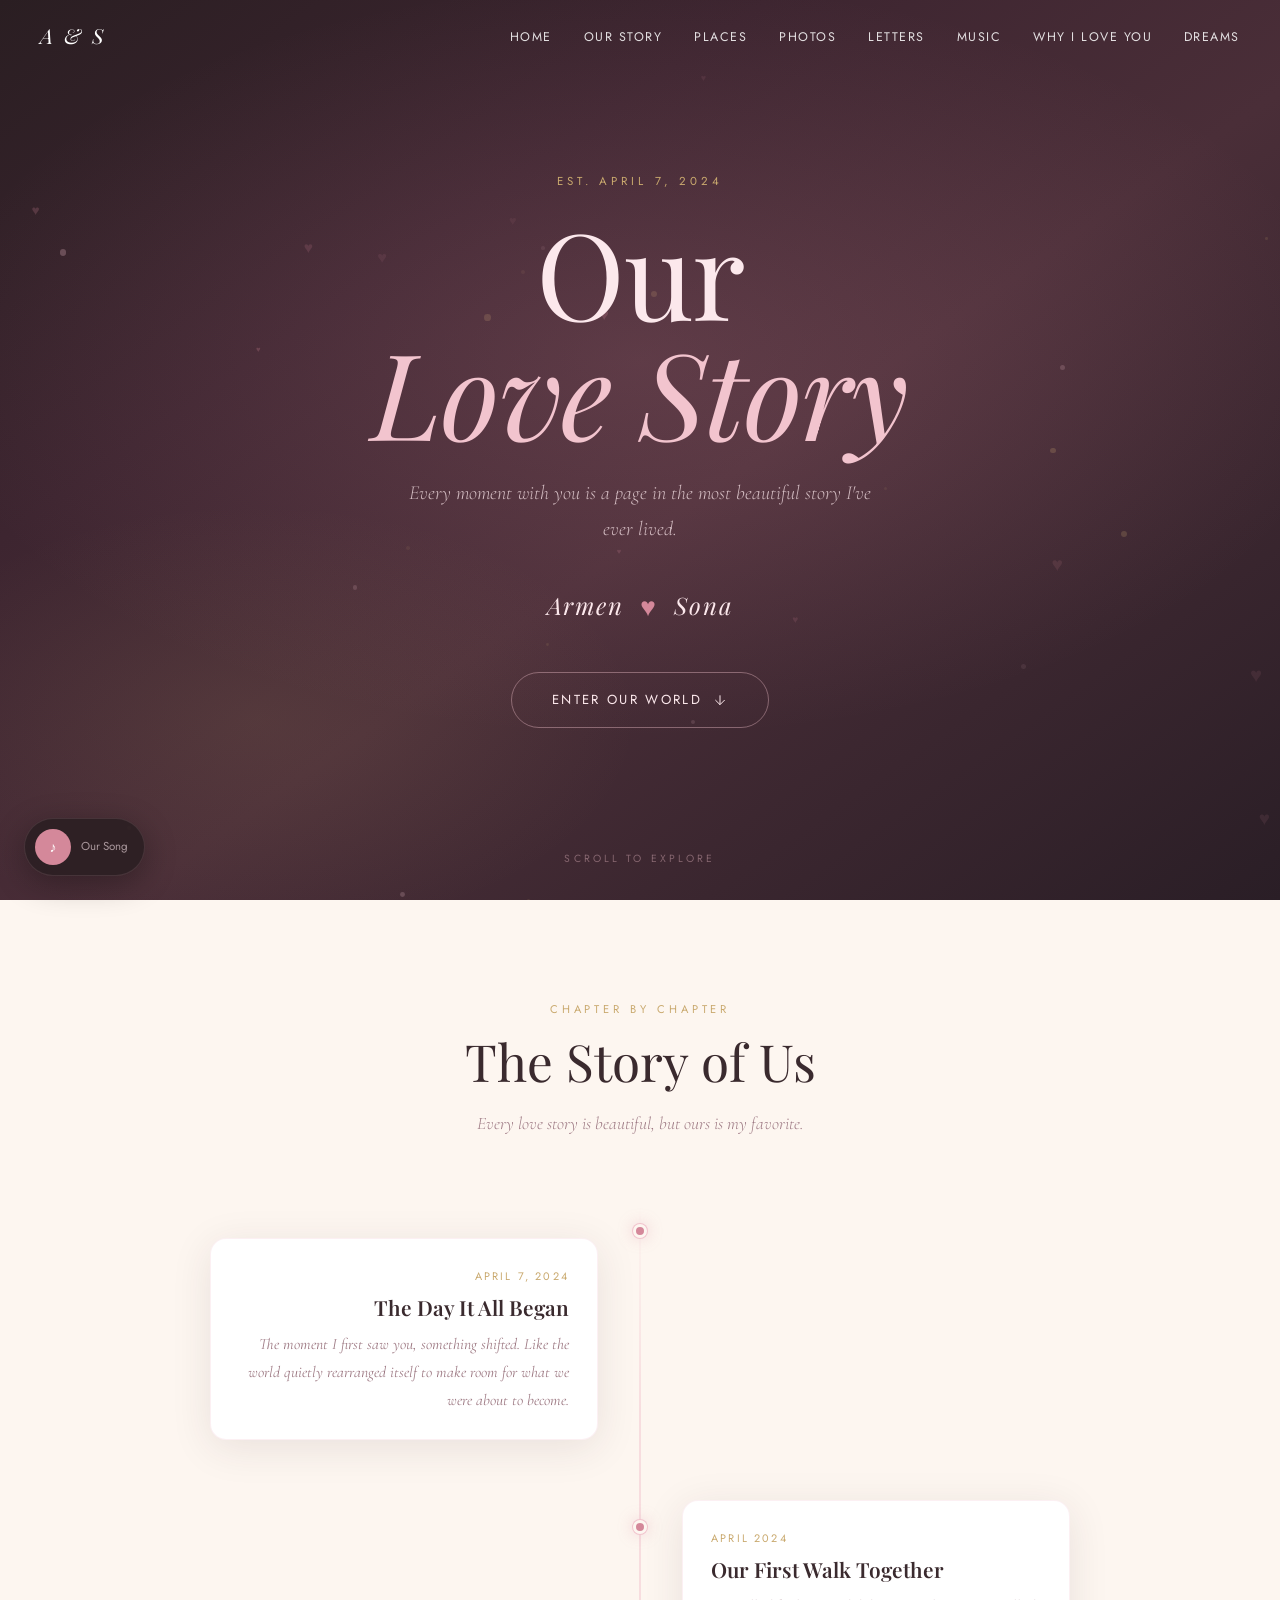
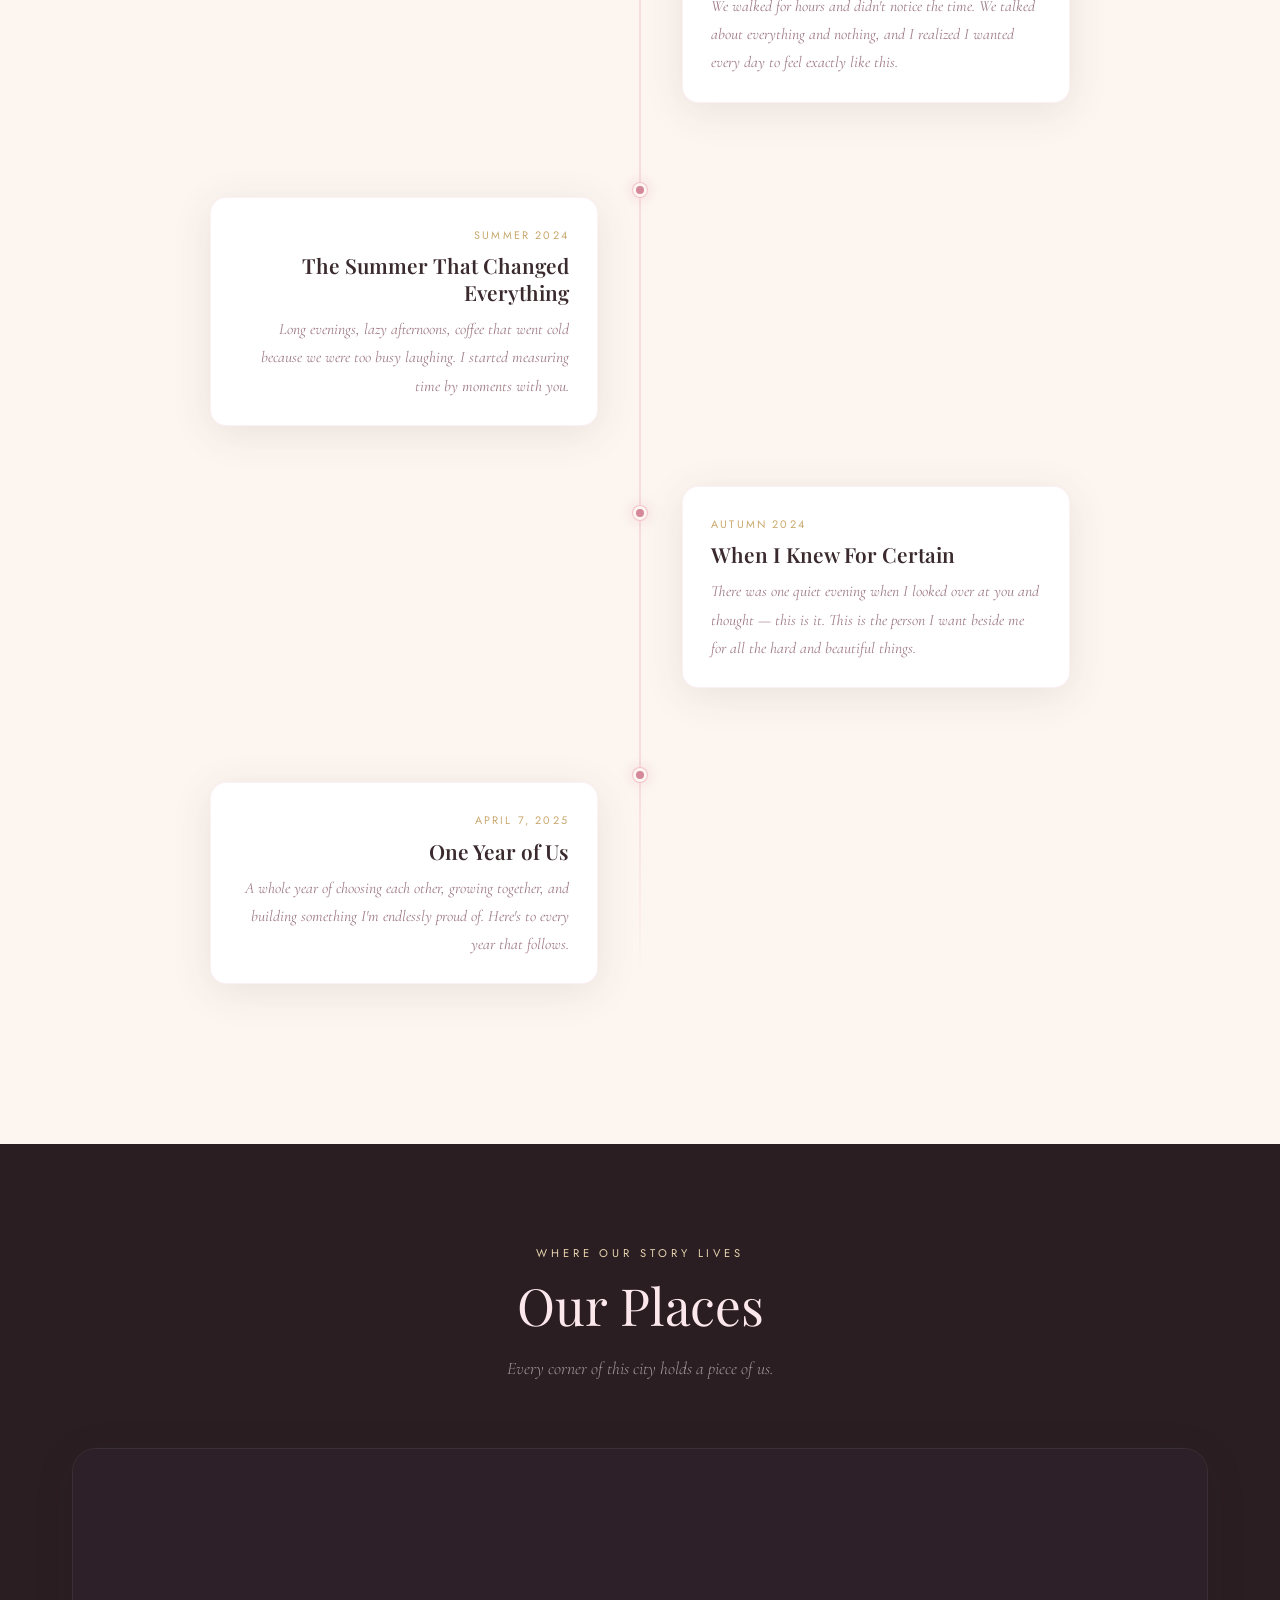
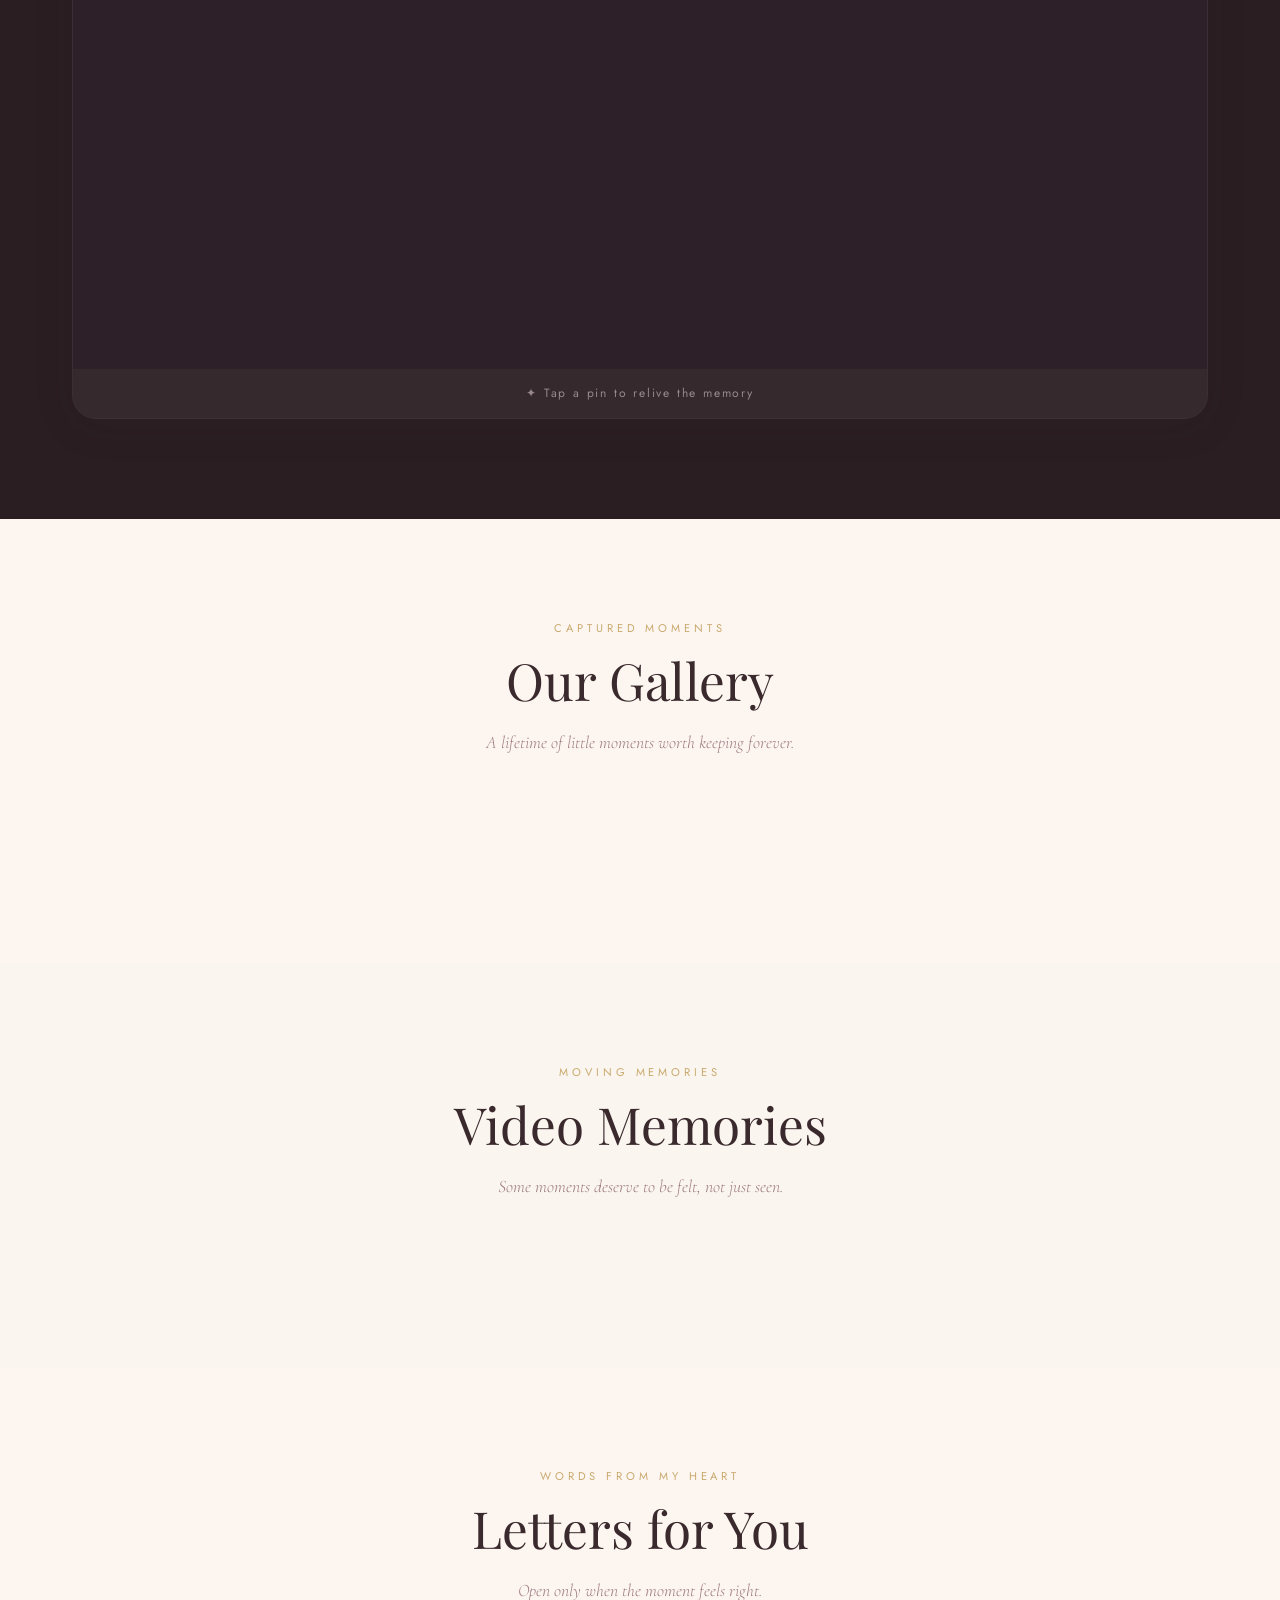
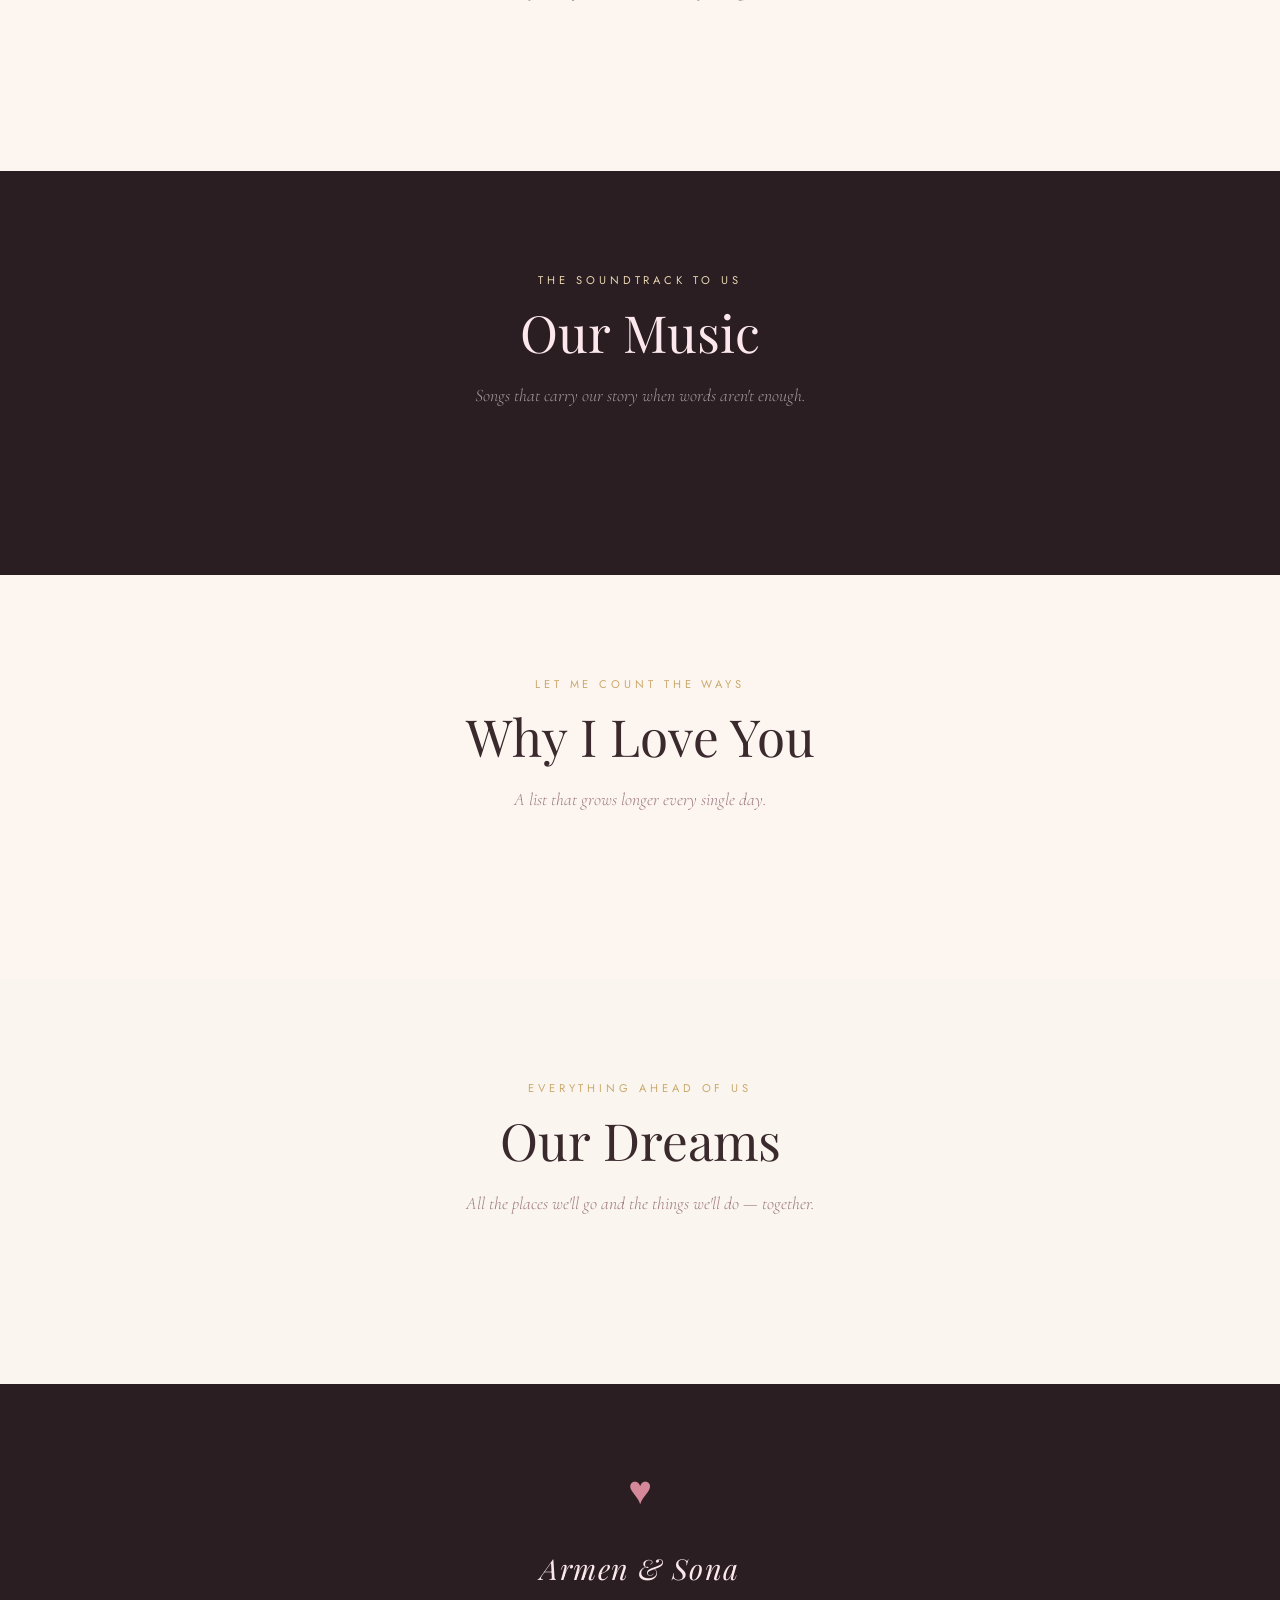
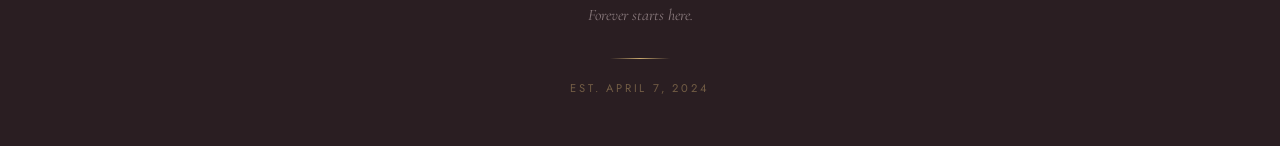
==== commit 481dc662: "fix: rename index file" ====
--- a/index.html
+++ b/index.html
@@ -1,1239 +1,332 @@
 <!DOCTYPE html>
 <html lang="en">
 <head>
-<meta charset="UTF-8">
-<meta name="viewport" content="width=device-width, initial-scale=1.0">
-<title>For Sona 🌹</title>
-<link href="https://fonts.googleapis.com/css2?family=Cormorant+Garamond:ital,wght@0,300;0,400;0,600;1,300;1,400&family=Montserrat:wght@300;400;500&display=swap" rel="stylesheet">
-<link rel="stylesheet" href="https://unpkg.com/leaflet@1.9.4/dist/leaflet.css"/>
-<style>
-  :root {
-    --crimson: #8B1A2F;
-    --gold: #C9A96E;
-    --blush: #F5E6E8;
-    --dark: #1A0A0E;
-    --cream: #FAF6F0;
-    --rose: #D4667A;
-  }
-
-  * { margin: 0; padding: 0; box-sizing: border-box; }
-
-  html { scroll-behavior: smooth; }
-
-  body {
-    font-family: 'Montserrat', sans-serif;
-    background: var(--dark);
-    color: var(--cream);
-    overflow-x: hidden;
-    cursor: default;
-  }
-
-  /* ── LOADING SCREEN ── */
-  #loader {
-    position: fixed; inset: 0;
-    background: var(--dark);
-    display: flex; flex-direction: column;
-    align-items: center; justify-content: center;
-    z-index: 9999;
-    transition: opacity 1s ease;
-  }
-  #loader .rose-anim {
-    font-size: 5rem;
-    animation: pulse 1.5s infinite;
-  }
-  #loader p {
-    font-family: 'Cormorant Garamond', serif;
-    font-size: 1.4rem;
-    color: var(--gold);
-    margin-top: 1rem;
-    letter-spacing: 0.3em;
-  }
-  @keyframes pulse { 0%,100%{transform:scale(1)} 50%{transform:scale(1.2)} }
-
-  /* ── NAV ── */
-  nav {
-    position: fixed; top: 0; width: 100%;
-    z-index: 1000;
-    padding: 1rem 2rem;
-    display: flex; justify-content: center; gap: 2rem;
-    background: linear-gradient(to bottom, rgba(26,10,14,0.95), transparent);
-    backdrop-filter: blur(4px);
-  }
-  nav a {
-    color: var(--gold);
-    text-decoration: none;
-    font-size: 0.7rem;
-    letter-spacing: 0.2em;
-    text-transform: uppercase;
-    transition: color 0.3s;
-  }
-  nav a:hover { color: var(--rose); }
-
-  /* ── HERO ── */
-  #hero {
-    height: 100vh;
-    display: flex; flex-direction: column;
-    align-items: center; justify-content: center;
-    text-align: center;
-    position: relative;
-    background: radial-gradient(ellipse at center, #3d0a14 0%, var(--dark) 70%);
-    overflow: hidden;
-  }
-  .petals-container {
-    position: absolute; inset: 0; pointer-events: none;
-  }
-  .petal {
-    position: absolute;
-    top: -20px;
-    font-size: 1.2rem;
-    animation: fall linear infinite;
-    opacity: 0.6;
-  }
-  @keyframes fall {
-    to { transform: translateY(110vh) rotate(360deg); opacity: 0; }
-  }
-  #hero h1 {
-    font-family: 'Cormorant Garamond', serif;
-    font-size: clamp(3rem, 10vw, 8rem);
-    font-weight: 300;
-    font-style: italic;
-    color: var(--cream);
-    text-shadow: 0 0 60px rgba(201,169,110,0.3);
-    animation: fadeUp 1.5s ease forwards;
-    opacity: 0;
-    letter-spacing: 0.05em;
-  }
-  #hero .subtitle {
-    font-size: clamp(0.8rem, 2vw, 1rem);
-    letter-spacing: 0.4em;
-    color: var(--gold);
-    margin-top: 1rem;
-    text-transform: uppercase;
-    animation: fadeUp 1.5s ease 0.4s forwards;
-    opacity: 0;
-  }
-  #hero .date-badge {
-    margin-top: 2.5rem;
-    border: 1px solid var(--gold);
-    padding: 0.8rem 2rem;
-    font-size: 0.75rem;
-    letter-spacing: 0.3em;
-    color: var(--gold);
-    animation: fadeUp 1.5s ease 0.8s forwards;
-    opacity: 0;
-  }
-  .scroll-hint {
-    position: absolute; bottom: 2rem;
-    color: var(--gold); opacity: 0.5;
-    font-size: 0.7rem; letter-spacing: 0.2em;
-    animation: bounce 2s infinite;
-  }
-  @keyframes bounce { 0%,100%{transform:translateY(0)} 50%{transform:translateY(8px)} }
-  @keyframes fadeUp {
-    from { opacity: 0; transform: translateY(30px); }
-    to { opacity: 1; transform: translateY(0); }
-  }
-
-  /* ── COUNTDOWN ── */
-  #countdown {
-    background: linear-gradient(135deg, #1f0610 0%, #2d0a16 100%);
-    padding: 5rem 2rem;
-    text-align: center;
-    border-top: 1px solid rgba(201,169,110,0.2);
-    border-bottom: 1px solid rgba(201,169,110,0.2);
-  }
-  #countdown h2 {
-    font-family: 'Cormorant Garamond', serif;
-    font-size: clamp(1.5rem, 4vw, 2.5rem);
-    color: var(--gold);
-    margin-bottom: 0.5rem;
-    font-style: italic;
-  }
-  #countdown .sub { font-size: 0.75rem; letter-spacing: 0.3em; color: var(--rose); margin-bottom: 3rem; text-transform: uppercase; }
-  .countdown-grid {
-    display: flex; justify-content: center; gap: 2rem; flex-wrap: wrap;
-  }
-  .count-item {
-    min-width: 90px;
-  }
-  .count-num {
-    font-family: 'Cormorant Garamond', serif;
-    font-size: clamp(3rem, 8vw, 5rem);
-    font-weight: 300;
-    color: var(--cream);
-    line-height: 1;
-    display: block;
-  }
-  .count-label {
-    font-size: 0.65rem;
-    letter-spacing: 0.25em;
-    color: var(--gold);
-    text-transform: uppercase;
-    margin-top: 0.3rem;
-  }
-  .days-together {
-    margin-top: 3rem;
-    font-family: 'Cormorant Garamond', serif;
-    font-size: clamp(1rem, 3vw, 1.5rem);
-    color: var(--blush);
-    font-style: italic;
-  }
-  .days-together span { color: var(--rose); font-size: 1.3em; }
-
-  /* ── SECTION HEADERS ── */
-  .section-header {
-    text-align: center;
-    padding: 4rem 2rem 2rem;
-  }
-  .section-header h2 {
-    font-family: 'Cormorant Garamond', serif;
-    font-size: clamp(2rem, 5vw, 3.5rem);
-    font-weight: 300;
-    font-style: italic;
-    color: var(--cream);
-  }
-  .section-header .divider {
-    display: flex; align-items: center; justify-content: center;
-    gap: 1rem; margin: 1rem auto; max-width: 300px;
-  }
-  .section-header .divider::before,
-  .section-header .divider::after {
-    content: ''; flex: 1; height: 1px;
-    background: linear-gradient(to right, transparent, var(--gold));
-  }
-  .section-header .divider::after {
-    background: linear-gradient(to left, transparent, var(--gold));
-  }
-  .section-header .divider span { color: var(--gold); font-size: 0.8rem; }
-
-  /* ── LETTERS / COUPLETS ── */
-  #letters {
-    padding: 2rem 2rem 5rem;
-    max-width: 1100px; margin: 0 auto;
-  }
-  .letters-grid {
-    display: grid;
-    grid-template-columns: repeat(auto-fit, minmax(220px, 1fr));
-    gap: 1.5rem;
-  }
-  .letter-btn {
-    background: linear-gradient(135deg, rgba(139,26,47,0.3), rgba(26,10,14,0.8));
-    border: 1px solid rgba(201,169,110,0.3);
-    color: var(--cream);
-    padding: 2rem 1.5rem;
-    text-align: center;
-    cursor: pointer;
-    transition: all 0.4s ease;
-    font-family: 'Cormorant Garamond', serif;
-    font-size: 1.1rem;
-    font-style: italic;
-    position: relative;
-    overflow: hidden;
-  }
-  .letter-btn::before {
-    content: '';
-    position: absolute; inset: 0;
-    background: linear-gradient(135deg, rgba(201,169,110,0.1), transparent);
-    opacity: 0; transition: opacity 0.4s;
-  }
-  .letter-btn:hover { border-color: var(--gold); transform: translateY(-4px); box-shadow: 0 10px 30px rgba(139,26,47,0.4); }
-  .letter-btn:hover::before { opacity: 1; }
-  .letter-btn .icon { font-size: 2rem; display: block; margin-bottom: 0.8rem; }
-  .letter-btn .btn-title { font-size: 1rem; letter-spacing: 0.1em; color: var(--gold); display: block; margin-bottom: 0.5rem; }
-  .letter-btn .btn-hint { font-size: 0.7rem; letter-spacing: 0.15em; color: rgba(255,255,255,0.4); text-transform: uppercase; font-family: 'Montserrat', sans-serif; }
-
-  /* ── MODAL ── */
-  .modal-overlay {
-    display: none;
-    position: fixed; inset: 0;
-    background: rgba(10,2,5,0.92);
-    backdrop-filter: blur(8px);
-    z-index: 5000;
-    align-items: center; justify-content: center;
-    padding: 2rem;
-  }
-  .modal-overlay.active { display: flex; }
-  .modal-box {
-    background: linear-gradient(135deg, #1f0610, #2d0a16);
-    border: 1px solid rgba(201,169,110,0.4);
-    max-width: 600px; width: 100%;
-    padding: 3rem;
-    position: relative;
-    max-height: 80vh; overflow-y: auto;
-    animation: modalIn 0.4s ease;
-  }
-  @keyframes modalIn {
-    from { opacity: 0; transform: scale(0.9) translateY(20px); }
-    to { opacity: 1; transform: scale(1) translateY(0); }
-  }
-  .modal-close {
-    position: absolute; top: 1rem; right: 1.5rem;
-    background: none; border: none;
-    color: var(--gold); font-size: 1.5rem; cursor: pointer;
-  }
-  .modal-icon { font-size: 3rem; text-align: center; display: block; margin-bottom: 1rem; }
-  .modal-title {
-    font-family: 'Cormorant Garamond', serif;
-    font-size: 2rem; font-style: italic;
-    color: var(--gold); text-align: center;
-    margin-bottom: 1.5rem;
-  }
-  .modal-content {
-    font-family: 'Cormorant Garamond', serif;
-    font-size: 1.15rem; line-height: 1.9;
-    color: var(--blush);
-    text-align: center; font-style: italic;
-  }
-
-  /* ── FLIP CARDS ── */
-  #love-cards {
-    padding: 2rem 2rem 5rem;
-    max-width: 1100px; margin: 0 auto;
-  }
-  .flip-grid {
-    display: grid;
-    grid-template-columns: repeat(auto-fit, minmax(180px, 1fr));
-    gap: 1.2rem;
-  }
-  .flip-card {
-    height: 200px;
-    perspective: 1000px;
-    cursor: pointer;
-  }
-  .flip-inner {
-    width: 100%; height: 100%;
-    position: relative;
-    transform-style: preserve-3d;
-    transition: transform 0.6s ease;
-  }
-  .flip-card:hover .flip-inner,
-  .flip-card.flipped .flip-inner { transform: rotateY(180deg); }
-  .flip-front, .flip-back {
-    position: absolute; inset: 0;
-    backface-visibility: hidden;
-    display: flex; align-items: center; justify-content: center;
-    padding: 1.2rem;
-    text-align: center;
-    border: 1px solid rgba(201,169,110,0.25);
-  }
-  .flip-front {
-    background: linear-gradient(135deg, rgba(139,26,47,0.4), rgba(26,10,14,0.9));
-    font-size: 2.5rem;
-    flex-direction: column; gap: 0.5rem;
-  }
-  .flip-front span { font-size: 0.7rem; letter-spacing: 0.15em; color: var(--gold); text-transform: uppercase; }
-  .flip-back {
-    background: linear-gradient(135deg, rgba(201,169,110,0.15), rgba(139,26,47,0.3));
-    transform: rotateY(180deg);
-    font-family: 'Cormorant Garamond', serif;
-    font-style: italic;
-    font-size: 1rem;
-    color: var(--blush);
-    line-height: 1.6;
-  }
-
-  /* ── TIMELINE ── */
-  #timeline {
-    padding: 2rem 2rem 5rem;
-    max-width: 800px; margin: 0 auto;
-  }
-  .timeline-track {
-    position: relative;
-    padding-left: 2rem;
-  }
-  .timeline-track::before {
-    content: '';
-    position: absolute; left: 0; top: 0; bottom: 0;
-    width: 1px;
-    background: linear-gradient(to bottom, transparent, var(--gold), var(--rose), transparent);
-  }
-  .timeline-item {
-    position: relative;
-    margin-bottom: 3rem;
-    padding-left: 2rem;
-    opacity: 0;
-    transform: translateX(-20px);
-    transition: all 0.6s ease;
-  }
-  .timeline-item.visible { opacity: 1; transform: translateX(0); }
-  .timeline-dot {
-    position: absolute; left: -2.4rem; top: 0.3rem;
-    width: 12px; height: 12px;
-    border-radius: 50%;
-    background: var(--gold);
-    border: 2px solid var(--dark);
-    box-shadow: 0 0 10px rgba(201,169,110,0.5);
-  }
-  .timeline-date {
-    font-size: 0.7rem; letter-spacing: 0.25em;
-    color: var(--rose); text-transform: uppercase;
-    margin-bottom: 0.4rem;
-  }
-  .timeline-title {
-    font-family: 'Cormorant Garamond', serif;
-    font-size: 1.4rem; color: var(--cream);
-    margin-bottom: 0.4rem;
-  }
-  .timeline-desc {
-    font-size: 0.85rem; color: rgba(255,255,255,0.55);
-    line-height: 1.7;
-  }
-
-  /* ── MAP ── */
-  #map-section {
-    padding: 2rem 2rem 5rem;
-  }
-  #map-section .map-hint {
-    text-align: center;
-    font-size: 0.75rem; letter-spacing: 0.2em;
-    color: rgba(255,255,255,0.4); margin-bottom: 1.5rem;
-    text-transform: uppercase;
-  }
-  #map {
-    height: 550px;
-    border: 1px solid rgba(201,169,110,0.3);
-    border-radius: 2px;
-    max-width: 1100px; margin: 0 auto;
-    display: block;
-  }
-  .map-photo-popup {
-    max-width: 220px; text-align: center;
-  }
-  .map-photo-popup img {
-    width: 100%; max-height: 160px; object-fit: cover;
-    margin-bottom: 0.5rem; border-radius: 2px;
-  }
-  .map-photo-popup .upload-btn {
-    display: inline-block;
-    padding: 0.4rem 1rem;
-    background: var(--crimson);
-    color: white; font-size: 0.75rem;
-    cursor: pointer; border: none;
-    letter-spacing: 0.1em; text-transform: uppercase;
-    margin-top: 0.4rem;
-  }
-  .map-photo-popup .place-name {
-    font-weight: 600; font-size: 0.9rem;
-    margin-bottom: 0.3rem; color: #1A0A0E;
-  }
-  .map-photo-popup .place-memory {
-    font-size: 0.78rem; color: #555;
-    font-style: italic; line-height: 1.4;
-  }
-
-  /* ── GALLERY ── */
-  #gallery {
-    padding: 2rem 2rem 5rem;
-    max-width: 1200px; margin: 0 auto;
-  }
-  .gallery-hint {
-    text-align: center; font-size: 0.75rem;
-    letter-spacing: 0.2em; color: rgba(255,255,255,0.4);
-    margin-bottom: 2rem; text-transform: uppercase;
-  }
-  .gallery-grid {
-    columns: 3; gap: 1rem;
-  }
-  @media(max-width:768px){ .gallery-grid { columns: 2; } }
-  @media(max-width:480px){ .gallery-grid { columns: 1; } }
-  .gallery-item {
-    break-inside: avoid;
-    margin-bottom: 1rem;
-    overflow: hidden;
-    cursor: pointer;
-    position: relative;
-  }
-  .gallery-item img {
-    width: 100%; display: block;
-    transition: transform 0.5s ease;
-    border: 1px solid rgba(201,169,110,0.15);
-  }
-  .gallery-item:hover img { transform: scale(1.03); }
-  .gallery-item .overlay {
-    position: absolute; inset: 0;
-    background: rgba(139,26,47,0.5);
-    opacity: 0; transition: opacity 0.3s;
-    display: flex; align-items: center; justify-content: center;
-    font-size: 1.5rem;
-  }
-  .gallery-item:hover .overlay { opacity: 1; }
-
-  .gallery-upload-zone {
-    border: 2px dashed rgba(201,169,110,0.3);
-    padding: 3rem; text-align: center;
-    margin-top: 2rem; cursor: pointer;
-    transition: border-color 0.3s;
-  }
-  .gallery-upload-zone:hover { border-color: var(--gold); }
-  .gallery-upload-zone p { color: rgba(255,255,255,0.4); font-size: 0.85rem; letter-spacing: 0.1em; }
-
-  /* ── VIDEOS ── */
-  #videos {
-    padding: 2rem 2rem 5rem;
-    max-width: 900px; margin: 0 auto;
-  }
-  .video-item {
-    margin-bottom: 2rem;
-    border: 1px solid rgba(201,169,110,0.2);
-    overflow: hidden;
-  }
-  .video-placeholder {
-    background: rgba(139,26,47,0.15);
-    padding: 3rem; text-align: center;
-    border: 2px dashed rgba(201,169,110,0.2);
-    margin-bottom: 1rem; cursor: pointer;
-  }
-  .video-placeholder p { color: rgba(255,255,255,0.4); font-size: 0.85rem; }
-
-  /* ── MUSIC ── */
-  #music {
-    padding: 2rem 2rem 5rem;
-    max-width: 700px; margin: 0 auto;
-  }
-  .player-card {
-    background: linear-gradient(135deg, rgba(139,26,47,0.2), rgba(26,10,14,0.8));
-    border: 1px solid rgba(201,169,110,0.3);
-    padding: 2.5rem;
-    text-align: center;
-    margin-bottom: 1.5rem;
-  }
-  .player-card .song-title {
-    font-family: 'Cormorant Garamond', serif;
-    font-size: 1.6rem; font-style: italic;
-    color: var(--cream); margin-bottom: 0.3rem;
-  }
-  .player-card .song-artist {
-    font-size: 0.75rem; letter-spacing: 0.2em;
-    color: var(--gold); text-transform: uppercase;
-    margin-bottom: 1.5rem;
-  }
-  .play-btn {
-    width: 60px; height: 60px; border-radius: 50%;
-    background: var(--crimson);
-    border: 2px solid var(--gold);
-    color: var(--cream); font-size: 1.4rem;
-    cursor: pointer; transition: all 0.3s;
-    display: inline-flex; align-items: center; justify-content: center;
-  }
-  .play-btn:hover { background: var(--rose); transform: scale(1.1); }
-  .player-card iframe {
-    width: 100%; border: none; margin-top: 1rem;
-  }
-  .bg-music-bar {
-    background: rgba(201,169,110,0.08);
-    border: 1px solid rgba(201,169,110,0.2);
-    padding: 1rem 1.5rem;
-    display: flex; align-items: center; gap: 1rem;
-    font-size: 0.8rem; color: var(--gold);
-    letter-spacing: 0.1em;
-  }
-  .bg-music-bar button {
-    background: none; border: 1px solid var(--gold);
-    color: var(--gold); padding: 0.4rem 1rem;
-    cursor: pointer; font-size: 0.75rem; letter-spacing: 0.1em;
-    transition: all 0.3s;
-  }
-  .bg-music-bar button:hover { background: var(--gold); color: var(--dark); }
-
-  /* ── SECRET MESSAGE ── */
-  #secret {
-    padding: 4rem 2rem;
-    text-align: center;
-    background: linear-gradient(135deg, #1f0610, #0d0305);
-    border-top: 1px solid rgba(201,169,110,0.15);
-    border-bottom: 1px solid rgba(201,169,110,0.15);
-  }
-  .lock-icon { font-size: 4rem; margin-bottom: 1rem; }
-  #secret h2 {
-    font-family: 'Cormorant Garamond', serif;
-    font-size: 2rem; font-style: italic;
-    color: var(--gold); margin-bottom: 0.5rem;
-  }
-  #secret p { color: rgba(255,255,255,0.4); font-size: 0.85rem; margin-bottom: 2rem; letter-spacing: 0.1em; }
-  .password-form {
-    display: flex; justify-content: center; gap: 0.5rem; flex-wrap: wrap;
-  }
-  .password-input {
-    background: rgba(255,255,255,0.05);
-    border: 1px solid rgba(201,169,110,0.3);
-    color: var(--cream); padding: 0.8rem 1.5rem;
-    font-family: 'Montserrat', sans-serif;
-    font-size: 0.9rem; letter-spacing: 0.2em;
-    text-align: center; min-width: 200px;
-    outline: none;
-    transition: border-color 0.3s;
-  }
-  .password-input:focus { border-color: var(--gold); }
-  .unlock-btn {
-    background: var(--crimson); border: 1px solid var(--gold);
-    color: var(--cream); padding: 0.8rem 2rem;
-    cursor: pointer; font-size: 0.8rem; letter-spacing: 0.2em;
-    text-transform: uppercase; transition: all 0.3s;
-  }
-  .unlock-btn:hover { background: var(--rose); }
-  .secret-revealed {
-    display: none;
-    margin-top: 2rem; padding: 2rem;
-    border: 1px solid rgba(201,169,110,0.4);
-    max-width: 500px; margin-left: auto; margin-right: auto;
-    background: rgba(139,26,47,0.15);
-    animation: fadeUp 0.8s ease forwards;
-  }
-  .secret-revealed p {
-    font-family: 'Cormorant Garamond', serif;
-    font-style: italic; font-size: 1.3rem;
-    color: var(--blush); line-height: 1.8;
-    letter-spacing: 0.03em;
-  }
-  #password-error { color: var(--rose); font-size: 0.8rem; margin-top: 0.8rem; min-height: 1.2rem; }
-
-  /* ── GUESTBOOK ── */
-  #guestbook {
-    padding: 2rem 2rem 5rem;
-    max-width: 700px; margin: 0 auto;
-  }
-  .guestbook-entry {
-    border-left: 2px solid var(--gold);
-    padding: 1rem 1.5rem;
-    margin-bottom: 1.5rem;
-    background: rgba(201,169,110,0.04);
-    animation: fadeUp 0.5s ease forwards;
-  }
-  .guestbook-entry .entry-name { color: var(--gold); font-size: 0.8rem; letter-spacing: 0.15em; margin-bottom: 0.3rem; }
-  .guestbook-entry .entry-msg {
-    font-family: 'Cormorant Garamond', serif;
-    font-style: italic; font-size: 1.1rem; color: var(--blush); line-height: 1.6;
-  }
-  .guestbook-entry .entry-time { font-size: 0.65rem; color: rgba(255,255,255,0.3); margin-top: 0.3rem; }
-  .guestbook-form {
-    border: 1px solid rgba(201,169,110,0.2);
-    padding: 2rem;
-    background: rgba(139,26,47,0.1);
-  }
-  .guestbook-form input,
-  .guestbook-form textarea {
-    width: 100%;
-    background: rgba(255,255,255,0.04);
-    border: 1px solid rgba(201,169,110,0.2);
-    color: var(--cream);
-    padding: 0.8rem 1rem;
-    font-family: 'Montserrat', sans-serif;
-    font-size: 0.85rem;
-    outline: none; margin-bottom: 1rem;
-    resize: vertical;
-    transition: border-color 0.3s;
-  }
-  .guestbook-form input:focus,
-  .guestbook-form textarea:focus { border-color: var(--gold); }
-  .guestbook-form button {
-    background: var(--crimson); border: 1px solid var(--gold);
-    color: var(--cream); padding: 0.8rem 2rem;
-    cursor: pointer; font-size: 0.8rem; letter-spacing: 0.2em;
-    text-transform: uppercase; transition: all 0.3s; width: 100%;
-  }
-  .guestbook-form button:hover { background: var(--rose); }
-
-  /* ── FOOTER ── */
-  footer {
-    text-align: center;
-    padding: 4rem 2rem;
-    background: #0d0305;
-    border-top: 1px solid rgba(201,169,110,0.1);
-  }
-  footer .footer-rose { font-size: 3rem; display: block; margin-bottom: 1rem; }
-  footer p {
-    font-family: 'Cormorant Garamond', serif;
-    font-style: italic; font-size: 1.2rem;
-    color: var(--gold); letter-spacing: 0.1em;
-  }
-  footer .small { font-size: 0.7rem; color: rgba(255,255,255,0.2); margin-top: 1rem; letter-spacing: 0.2em; }
-
-  /* ── LIGHTBOX ── */
-  #lightbox {
-    display: none;
-    position: fixed; inset: 0;
-    background: rgba(0,0,0,0.95);
-    z-index: 8000;
-    align-items: center; justify-content: center;
-  }
-  #lightbox.active { display: flex; }
-  #lightbox img { max-width: 90vw; max-height: 90vh; object-fit: contain; }
-  #lightbox-close {
-    position: absolute; top: 1rem; right: 2rem;
-    color: var(--gold); font-size: 2rem; cursor: pointer;
-    background: none; border: none;
-  }
-
-  /* ── RESPONSIVE ── */
-  @media(max-width:600px){
-    nav { gap: 1rem; padding: 0.8rem 1rem; }
-    nav a { font-size: 0.6rem; }
-    .countdown-grid { gap: 1rem; }
-    .letters-grid { grid-template-columns: repeat(2, 1fr); }
-    .flip-grid { grid-template-columns: repeat(2, 1fr); }
-  }
-</style>
+  <meta charset="UTF-8" />
+  <meta name="viewport" content="width=device-width, initial-scale=1.0" />
+  <!-- ═══════════════════════════════════════════
+       EDIT: Change the page title below
+  ═══════════════════════════════════════════ -->
+  <title>Armen & Sona — Our Love Story</title>
+
+  <!-- Leaflet Map -->
+  <link rel="stylesheet" href="https://unpkg.com/leaflet@1.9.4/dist/leaflet.css" />
+  <!-- Google Fonts -->
+  <link rel="preconnect" href="https://fonts.googleapis.com" />
+  <link rel="preconnect" href="https://fonts.gstatic.com" crossorigin />
+  <link href="https://fonts.googleapis.com/css2?family=Playfair+Display:ital,wght@0,400;0,600;0,700;1,400;1,600&family=Cormorant+Garamond:ital,wght@0,300;0,400;1,300;1,400&family=Jost:wght@300;400;500&display=swap" rel="stylesheet" />
+  <link rel="stylesheet" href="style.css" />
 </head>
 <body>
 
-<!-- LOADER -->
-<div id="loader">
-  <div class="rose-anim">🌹</div>
-  <p>Loading our story...</p>
-</div>
-
-<!-- BACKGROUND MUSIC (hidden) -->
-<iframe id="bg-music-frame"
-  src="https://www.youtube.com/embed/7maJOI3QMu0?autoplay=0&loop=1&playlist=7maJOI3QMu0&controls=0"
-  style="display:none" allow="autoplay">
-</iframe>
-
-<!-- NAV -->
-<nav>
-  <a href="#hero">Home</a>
-  <a href="#countdown">Countdown</a>
-  <a href="#letters">Letters</a>
-  <a href="#timeline">Timeline</a>
-  <a href="#map-section">Our Map</a>
-  <a href="#gallery">Gallery</a>
-  <a href="#music">Music</a>
-  <a href="#secret">Secret</a>
-  <a href="#guestbook">Guestbook</a>
+<!-- ─────────────────────────────────────────── -->
+<!-- LOADING SCREEN                             -->
+<!-- ─────────────────────────────────────────── -->
+<div id="loading-screen">
+  <div class="loader-content">
+    <div class="loader-heart">
+      <svg viewBox="0 0 100 90" xmlns="http://www.w3.org/2000/svg">
+        <path d="M50 85 C50 85 5 55 5 28 C5 12 18 3 33 5 C41 6 48 12 50 18 C52 12 59 6 67 5 C82 3 95 12 95 28 C95 55 50 85 50 85Z"/>
+      </svg>
+    </div>
+    <!-- EDIT: Change the names below -->
+    <p class="loader-names">A &amp; S</p>
+  </div>
+</div>
+
+<!-- ─────────────────────────────────────────── -->
+<!-- NAVIGATION                                 -->
+<!-- ─────────────────────────────────────────── -->
+<nav id="navbar">
+  <div class="nav-logo">A &amp; S</div>
+  <ul class="nav-links">
+    <li><a href="#hero">Home</a></li>
+    <li><a href="#timeline">Our Story</a></li>
+    <li><a href="#map">Places</a></li>
+    <li><a href="#gallery">Photos</a></li>
+    <li><a href="#letters">Letters</a></li>
+    <li><a href="#music">Music</a></li>
+    <li><a href="#love-reasons">Why I Love You</a></li>
+    <li><a href="#dreams">Dreams</a></li>
+  </ul>
+  <button class="nav-menu-btn" id="menuToggle" aria-label="Menu">
+    <span></span><span></span><span></span>
+  </button>
 </nav>
 
-<!-- HERO -->
+<!-- Mobile nav -->
+<div class="mobile-nav" id="mobileNav">
+  <button class="mobile-nav-close" id="mobileNavClose">✕</button>
+  <ul>
+    <li><a href="#hero">Home</a></li>
+    <li><a href="#timeline">Our Story</a></li>
+    <li><a href="#map">Places</a></li>
+    <li><a href="#gallery">Photos</a></li>
+    <li><a href="#letters">Letters</a></li>
+    <li><a href="#music">Music</a></li>
+    <li><a href="#love-reasons">Why I Love You</a></li>
+    <li><a href="#dreams">Dreams</a></li>
+  </ul>
+</div>
+
+<!-- ─────────────────────────────────────────── -->
+<!-- HERO SECTION                               -->
+<!-- ─────────────────────────────────────────── -->
 <section id="hero">
-  <div class="petals-container" id="petals"></div>
-  <h1>Sona</h1>
-  <p class="subtitle">A year of us &nbsp;·&nbsp; Yerevan, Armenia</p>
-  <div class="date-badge">April 7, 2025 — April 7, 2026</div>
-  <p class="scroll-hint">↓ scroll ↓</p>
-</section>
-
-<!-- COUNTDOWN -->
-<section id="countdown">
-  <h2>Our First Anniversary</h2>
-  <p class="sub">April 7, 2026</p>
-  <div class="countdown-grid">
-    <div class="count-item"><span class="count-num" id="cd-days">00</span><span class="count-label">Days</span></div>
-    <div class="count-item"><span class="count-num" id="cd-hours">00</span><span class="count-label">Hours</span></div>
-    <div class="count-item"><span class="count-num" id="cd-mins">00</span><span class="count-label">Minutes</span></div>
-    <div class="count-item"><span class="count-num" id="cd-secs">00</span><span class="count-label">Seconds</span></div>
-  </div>
-  <p class="days-together">We have been together for <span id="days-count">0</span> beautiful days 🌹</p>
-</section>
-
-<!-- LETTERS & COUPLETS -->
-<section id="letters">
-  <div class="section-header">
-    <h2>Letters & Poems</h2>
-    <div class="divider"><span>✦</span></div>
-  </div>
-  <div class="letters-grid">
-    <button class="letter-btn" onclick="openModal('letter1')">
-      <span class="icon">💌</span>
-      <span class="btn-title">A Letter to You</span>
-      <span class="btn-hint">Click to open</span>
-    </button>
-    <button class="letter-btn" onclick="openModal('poem1')">
-      <span class="icon">🌸</span>
-      <span class="btn-title">First Poem</span>
-      <span class="btn-hint">Click to read</span>
-    </button>
-    <button class="letter-btn" onclick="openModal('letter2')">
-      <span class="icon">🕯️</span>
-      <span class="btn-title">On Our Anniversary</span>
-      <span class="btn-hint">Click to open</span>
-    </button>
-    <button class="letter-btn" onclick="openModal('poem2')">
-      <span class="icon">🌙</span>
-      <span class="btn-title">Late Night Thoughts</span>
-      <span class="btn-hint">Click to read</span>
-    </button>
-    <button class="letter-btn" onclick="openModal('letter3')">
-      <span class="icon">🌹</span>
-      <span class="btn-title">What You Mean to Me</span>
-      <span class="btn-hint">Click to open</span>
-    </button>
-    <button class="letter-btn" onclick="openModal('poem3')">
-      <span class="icon">⭐</span>
-      <span class="btn-title">A Couplet for You</span>
-      <span class="btn-hint">Click to read</span>
-    </button>
-  </div>
-</section>
-
-<!-- MODALS -->
-<div class="modal-overlay" id="modal-overlay" onclick="closeModalOutside(event)">
-  <div class="modal-box">
-    <button class="modal-close" onclick="closeModal()">×</button>
-    <span class="modal-icon" id="modal-icon">💌</span>
-    <h3 class="modal-title" id="modal-title">Title</h3>
-    <div class="modal-content" id="modal-content">Content</div>
-  </div>
-</div>
-
-<!-- THINGS I LOVE ABOUT YOU -->
-<section id="love-cards">
-  <div class="section-header">
-    <h2>Things I Love About You</h2>
-    <div class="divider"><span>♥</span></div>
-    <p style="color:rgba(255,255,255,0.4);font-size:0.8rem;letter-spacing:0.15em;margin-top:0.5rem">Hover to reveal</p>
-  </div>
-  <div class="flip-grid" id="flip-grid"></div>
-</section>
-
-<!-- TIMELINE -->
-<section id="timeline">
-  <div class="section-header">
-    <h2>Our Story</h2>
-    <div class="divider"><span>✦</span></div>
-  </div>
-  <div class="timeline-track" id="timeline-track"></div>
-</section>
-
-<!-- MAP -->
-<section id="map-section">
-  <div class="section-header">
-    <h2>Our Yerevan</h2>
-    <div class="divider"><span>📍</span></div>
-  </div>
-  <p class="map-hint">Every pin is a piece of our story — click to see the memory</p>
-  <div id="map"></div>
-</section>
-
-<!-- GALLERY -->
-<section id="gallery">
-  <div class="section-header">
-    <h2>Our Moments</h2>
-    <div class="divider"><span>✦</span></div>
-  </div>
-  <p class="gallery-hint">Add your photos below — they appear instantly</p>
-  <div class="gallery-grid" id="gallery-grid">
-    <!-- Photos will be added here -->
-  </div>
-  <div class="gallery-upload-zone" onclick="document.getElementById('gallery-upload').click()">
-    <p>📸 &nbsp; Click to add photos</p>
-    <p style="margin-top:0.5rem;font-size:0.75rem">Your photos appear instantly on the page</p>
-    <input type="file" id="gallery-upload" multiple accept="image/*" style="display:none" onchange="addGalleryPhotos(event)">
-  </div>
-</section>
-
-<!-- VIDEOS -->
-<section id="videos">
-  <div class="section-header">
-    <h2>Our Videos</h2>
-    <div class="divider"><span>🎬</span></div>
-  </div>
-  <div class="video-placeholder" onclick="document.getElementById('video-upload').click()">
-    <p style="font-size:2rem;margin-bottom:0.5rem">🎬</p>
-    <p>Click to add a video</p>
-    <p style="font-size:0.75rem;margin-top:0.5rem;color:rgba(255,255,255,0.3)">MP4, MOV supported</p>
-    <input type="file" id="video-upload" multiple accept="video/*" style="display:none" onchange="addVideos(event)">
-  </div>
-  <div id="videos-container"></div>
-</section>
-
-<!-- MUSIC -->
-<section id="music">
-  <div class="section-header">
-    <h2>Our Songs</h2>
-    <div class="divider"><span>♪</span></div>
-  </div>
-
-  <!-- Background music control -->
-  <div class="bg-music-bar">
-    <span>🎵 Background music</span>
-    <button onclick="toggleBgMusic()" id="bg-btn">▶ Play</button>
-    <span style="font-size:0.7rem;opacity:0.5">Soft background melody</span>
-  </div>
-
-  <!-- Main song player -->
-  <div class="player-card" style="margin-top:2rem">
-    <p class="song-title">Our Song</p>
-    <p class="song-artist">Armen & Sona</p>
-    <iframe
-      src="https://www.youtube.com/embed/S3rdEQ0M7n4"
-      height="80"
-      allow="accelerometer; autoplay; clipboard-write; encrypted-media; gyroscope; picture-in-picture">
-    </iframe>
-  </div>
-</section>
-
-<!-- SECRET MESSAGE -->
-<section id="secret">
-  <div class="lock-icon">🔒</div>
-  <h2>A Secret for You</h2>
-  <p>Enter the password to unlock a special message</p>
-  <div class="password-form">
-    <input type="password" class="password-input" id="pwd-input" placeholder="Password..." onkeypress="if(event.key==='Enter')checkPassword()">
-    <button class="unlock-btn" onclick="checkPassword()">Unlock</button>
-  </div>
-  <p id="password-error"></p>
-  <div class="secret-revealed" id="secret-msg">
-    <p>🌹 Write your secret message here — replace this text with something only Sona would know 🌹</p>
-  </div>
-</section>
-
-<!-- GUESTBOOK -->
-<section id="guestbook">
-  <div class="section-header">
-    <h2>Leave a Message</h2>
-    <div class="divider"><span>✦</span></div>
-    <p style="color:rgba(255,255,255,0.4);font-size:0.8rem;letter-spacing:0.1em;margin-top:0.5rem">Sona can leave you a message here 💌</p>
-  </div>
-  <div id="guestbook-entries"></div>
-  <div class="guestbook-form">
-    <input type="text" id="gb-name" placeholder="Your name..." maxlength="50">
-    <textarea id="gb-message" rows="4" placeholder="Write your message..."></textarea>
-    <button onclick="addGuestEntry()">Send Message 💌</button>
-  </div>
-</section>
-
-<!-- FOOTER -->
-<footer>
-  <span class="footer-rose">🌹</span>
-  <p>Made with love, just for you, Sona</p>
-  <p class="small">April 7, 2025 — forever</p>
+  <div class="hero-particles" id="heroParticles"></div>
+  <div class="hero-glow"></div>
+
+  <div class="hero-content">
+    <!-- EDIT: Main title -->
+    <p class="hero-eyebrow">Est. April 7, 2024</p>
+    <h1 class="hero-title">Our<br/><em>Love Story</em></h1>
+    <!-- EDIT: Subtitle -->
+    <p class="hero-subtitle">Every moment with you is a page in the most beautiful story I've ever lived.</p>
+    <!-- EDIT: Names -->
+    <div class="hero-names">
+      <span>Armen</span>
+      <span class="hero-heart">♥</span>
+      <span>Sona</span>
+    </div>
+    <a href="#timeline" class="hero-btn">
+      <span>Enter Our World</span>
+      <svg viewBox="0 0 24 24" fill="none" stroke="currentColor" stroke-width="1.5"><path d="M12 5v14M5 12l7 7 7-7"/></svg>
+    </a>
+  </div>
+
+  <div class="hero-scroll-hint">scroll to explore</div>
+</section>
+
+<!-- ─────────────────────────────────────────── -->
+<!-- TIMELINE SECTION                           -->
+<!-- ─────────────────────────────────────────── -->
+<section id="timeline" class="section">
+  <div class="container">
+    <div class="section-header fade-up">
+      <p class="section-eyebrow">Chapter by Chapter</p>
+      <h2 class="section-title">The Story of Us</h2>
+      <p class="section-subtitle">Every love story is beautiful, but ours is my favorite.</p>
+    </div>
+    <div class="timeline-wrapper" id="timelineContainer">
+      <!-- Built by JS from timelineData -->
+    </div>
+  </div>
+</section>
+
+<!-- ─────────────────────────────────────────── -->
+<!-- MAP SECTION                                -->
+<!-- ─────────────────────────────────────────── -->
+<section id="map" class="section section-dark">
+  <div class="container">
+    <div class="section-header fade-up">
+      <p class="section-eyebrow">Where Our Story Lives</p>
+      <h2 class="section-title">Our Places</h2>
+      <p class="section-subtitle">Every corner of this city holds a piece of us.</p>
+    </div>
+    <div class="map-wrapper fade-up">
+      <div id="memory-map"></div>
+      <div class="map-legend">
+        <p>✦ Tap a pin to relive the memory</p>
+      </div>
+    </div>
+  </div>
+</section>
+
+<!-- ─────────────────────────────────────────── -->
+<!-- GALLERY SECTION                            -->
+<!-- ─────────────────────────────────────────── -->
+<section id="gallery" class="section">
+  <div class="container">
+    <div class="section-header fade-up">
+      <p class="section-eyebrow">Captured Moments</p>
+      <h2 class="section-title">Our Gallery</h2>
+      <p class="section-subtitle">A lifetime of little moments worth keeping forever.</p>
+    </div>
+
+    <div class="gallery-filters fade-up" id="galleryFilters">
+      <!-- Built by JS -->
+    </div>
+
+    <div class="gallery-grid" id="galleryGrid">
+      <!-- Built by JS from galleryData -->
+    </div>
+  </div>
+</section>
+
+<!-- ─────────────────────────────────────────── -->
+<!-- VIDEOS SECTION                             -->
+<!-- ─────────────────────────────────────────── -->
+<section id="videos" class="section section-soft">
+  <div class="container">
+    <div class="section-header fade-up">
+      <p class="section-eyebrow">Moving Memories</p>
+      <h2 class="section-title">Video Memories</h2>
+      <p class="section-subtitle">Some moments deserve to be felt, not just seen.</p>
+    </div>
+    <div class="videos-grid" id="videosGrid">
+      <!-- Built by JS from videosData -->
+    </div>
+  </div>
+</section>
+
+<!-- ─────────────────────────────────────────── -->
+<!-- LETTERS SECTION                            -->
+<!-- ─────────────────────────────────────────── -->
+<section id="letters" class="section">
+  <div class="container">
+    <div class="section-header fade-up">
+      <p class="section-eyebrow">Words From My Heart</p>
+      <h2 class="section-title">Letters for You</h2>
+      <p class="section-subtitle">Open only when the moment feels right.</p>
+    </div>
+    <div class="letters-grid" id="lettersGrid">
+      <!-- Built by JS from lettersData -->
+    </div>
+  </div>
+</section>
+
+<!-- ─────────────────────────────────────────── -->
+<!-- MUSIC SECTION                              -->
+<!-- ─────────────────────────────────────────── -->
+<section id="music" class="section section-dark">
+  <div class="container">
+    <div class="section-header fade-up">
+      <p class="section-eyebrow">The Soundtrack to Us</p>
+      <h2 class="section-title">Our Music</h2>
+      <p class="section-subtitle">Songs that carry our story when words aren't enough.</p>
+    </div>
+    <div class="songs-list" id="songsList">
+      <!-- Built by JS from songsData -->
+    </div>
+  </div>
+</section>
+
+<!-- ─────────────────────────────────────────── -->
+<!-- WHY I LOVE YOU                             -->
+<!-- ─────────────────────────────────────────── -->
+<section id="love-reasons" class="section">
+  <div class="container">
+    <div class="section-header fade-up">
+      <p class="section-eyebrow">Let Me Count the Ways</p>
+      <h2 class="section-title">Why I Love You</h2>
+      <p class="section-subtitle">A list that grows longer every single day.</p>
+    </div>
+    <div class="reasons-grid" id="reasonsGrid">
+      <!-- Built by JS from reasonsData -->
+    </div>
+  </div>
+</section>
+
+<!-- ─────────────────────────────────────────── -->
+<!-- FUTURE DREAMS                              -->
+<!-- ─────────────────────────────────────────── -->
+<section id="dreams" class="section section-soft">
+  <div class="container">
+    <div class="section-header fade-up">
+      <p class="section-eyebrow">Everything Ahead of Us</p>
+      <h2 class="section-title">Our Dreams</h2>
+      <p class="section-subtitle">All the places we'll go and the things we'll do — together.</p>
+    </div>
+    <div class="dreams-grid" id="dreamsGrid">
+      <!-- Built by JS from dreamsData -->
+    </div>
+  </div>
+</section>
+
+<!-- ─────────────────────────────────────────── -->
+<!-- FOOTER                                     -->
+<!-- ─────────────────────────────────────────── -->
+<footer id="footer">
+  <div class="footer-inner">
+    <div class="footer-heart">♥</div>
+    <!-- EDIT: Change names/date below -->
+    <p class="footer-names">Armen &amp; Sona</p>
+    <p class="footer-tagline">Forever starts here.</p>
+    <div class="footer-divider"></div>
+    <p class="footer-date">Est. April 7, 2024</p>
+  </div>
 </footer>
 
-<!-- LIGHTBOX -->
-<div id="lightbox">
-  <button id="lightbox-close" onclick="closeLightbox()">×</button>
-  <img id="lightbox-img" src="" alt="">
-</div>
-
+<!-- ─────────────────────────────────────────── -->
+<!-- BACKGROUND MUSIC PLAYER                    -->
+<!-- ─────────────────────────────────────────── -->
+<div id="bg-music-player" class="bg-music-player">
+  <button id="bgMusicToggle" class="bg-music-btn" aria-label="Toggle background music">
+    <span class="music-icon music-icon--play">♪</span>
+    <span class="music-icon music-icon--pause hidden">⏸</span>
+  </button>
+  <div class="bg-music-info">
+    <span id="bgMusicTitle">Our Song</span>
+  </div>
+  <!-- EDIT: Replace with your actual audio file or YouTube embed ID -->
+  <!-- The audio element uses a direct audio file. For YouTube, see script.js bgMusicData -->
+  <audio id="bgAudio" loop>
+    <!-- <source src="assets/music/background.mp3" type="audio/mpeg" /> -->
+  </audio>
+</div>
+
+<!-- ─────────────────────────────────────────── -->
+<!-- BACK TO TOP                                -->
+<!-- ─────────────────────────────────────────── -->
+<button id="backToTop" aria-label="Back to top">
+  <svg viewBox="0 0 24 24" fill="none" stroke="currentColor" stroke-width="2"><path d="M18 15l-6-6-6 6"/></svg>
+</button>
+
+<!-- ─────────────────────────────────────────── -->
+<!-- MODAL: Place Memory                        -->
+<!-- ─────────────────────────────────────────── -->
+<div id="place-modal" class="modal-overlay" role="dialog" aria-modal="true">
+  <div class="modal modal--place">
+    <button class="modal-close" data-modal="place-modal">✕</button>
+    <div class="place-modal-image-wrap">
+      <img id="placeModalImg" src="" alt="" />
+    </div>
+    <div class="place-modal-body">
+      <p class="place-modal-date" id="placeModalDate"></p>
+      <h3 class="place-modal-title" id="placeModalName"></h3>
+      <p class="place-modal-desc" id="placeModalDesc"></p>
+      <p class="place-modal-memory" id="placeModalMemory"></p>
+    </div>
+  </div>
+</div>
+
+<!-- MODAL: Letter -->
+<div id="letter-modal" class="modal-overlay" role="dialog" aria-modal="true">
+  <div class="modal modal--letter">
+    <button class="modal-close" data-modal="letter-modal">✕</button>
+    <div class="letter-modal-inner">
+      <div class="letter-wax-seal">♥</div>
+      <p class="letter-modal-to" id="letterModalTo"></p>
+      <h3 class="letter-modal-title" id="letterModalTitle"></h3>
+      <div class="letter-modal-body" id="letterModalBody"></div>
+      <p class="letter-modal-from" id="letterModalFrom"></p>
+    </div>
+  </div>
+</div>
+
+<!-- MODAL: Image Lightbox -->
+<div id="lightbox-modal" class="modal-overlay modal-overlay--dark" role="dialog" aria-modal="true">
+  <div class="lightbox-inner">
+    <button class="modal-close modal-close--light" data-modal="lightbox-modal">✕</button>
+    <button class="lightbox-nav lightbox-prev" id="lightboxPrev">‹</button>
+    <div class="lightbox-img-wrap">
+      <img id="lightboxImg" src="" alt="" />
+      <div class="lightbox-caption" id="lightboxCaption"></div>
+    </div>
+    <button class="lightbox-nav lightbox-next" id="lightboxNext">›</button>
+  </div>
+</div>
+
+<!-- MODAL: Video -->
+<div id="video-modal" class="modal-overlay modal-overlay--dark" role="dialog" aria-modal="true">
+  <div class="modal modal--video">
+    <button class="modal-close modal-close--light" data-modal="video-modal">✕</button>
+    <div class="video-embed-wrap" id="videoEmbedWrap"></div>
+    <p class="video-modal-title" id="videoModalTitle"></p>
+  </div>
+</div>
+
+<!-- Leaflet JS -->
 <script src="https://unpkg.com/leaflet@1.9.4/dist/leaflet.js"></script>
-<script>
-// ── LOADER ──
-window.addEventListener('load', () => {
-  setTimeout(() => {
-    const loader = document.getElementById('loader');
-    loader.style.opacity = '0';
-    setTimeout(() => loader.style.display = 'none', 1000);
-  }, 1500);
-});
-
-// ── PETALS ──
-const petalsContainer = document.getElementById('petals');
-const petalEmojis = ['🌸','🌹','🌺','✨','💮'];
-for(let i = 0; i < 18; i++){
-  const p = document.createElement('div');
-  p.className = 'petal';
-  p.textContent = petalEmojis[Math.floor(Math.random()*petalEmojis.length)];
-  p.style.left = Math.random()*100 + '%';
-  p.style.animationDuration = (5 + Math.random()*8) + 's';
-  p.style.animationDelay = (Math.random()*6) + 's';
-  p.style.fontSize = (0.8 + Math.random()*1.2) + 'rem';
-  petalsContainer.appendChild(p);
-}
-
-// ── COUNTDOWN ──
-function updateCountdown(){
-  const anniversary = new Date('2026-04-07T00:00:00');
-  const start = new Date('2025-04-07T00:00:00');
-  const now = new Date();
-  const diff = anniversary - now;
-  if(diff <= 0){
-    document.getElementById('cd-days').textContent = '00';
-    document.getElementById('cd-hours').textContent = '00';
-    document.getElementById('cd-mins').textContent = '00';
-    document.getElementById('cd-secs').textContent = '00';
-  } else {
-    document.getElementById('cd-days').textContent = String(Math.floor(diff/86400000)).padStart(2,'0');
-    document.getElementById('cd-hours').textContent = String(Math.floor((diff%86400000)/3600000)).padStart(2,'0');
-    document.getElementById('cd-mins').textContent = String(Math.floor((diff%3600000)/60000)).padStart(2,'0');
-    document.getElementById('cd-secs').textContent = String(Math.floor((diff%60000)/1000)).padStart(2,'0');
-  }
-  const daysTogether = Math.floor((now - start)/86400000);
-  document.getElementById('days-count').textContent = daysTogether > 0 ? daysTogether : 0;
-}
-updateCountdown();
-setInterval(updateCountdown, 1000);
-
-// ── MODALS ──
-const modalData = {
-  letter1: {
-    icon: '💌', title: 'A Letter to You',
-    content: `My dearest Sona,<br><br>
-    Write your letter here. Tell her how she makes you feel, what she means to you, a specific memory you cherish...<br><br>
-    This is your space to pour your heart out.<br><br>
-    With all my love, Armen 🌹`
-  },
-  poem1: {
-    icon: '🌸', title: 'First Poem',
-    content: `Write your poem here...<br><br>
-    Every line a memory,<br>
-    Every word a feeling,<br>
-    Every verse — you.<br><br>
-    — Armen`
-  },
-  letter2: {
-    icon: '🕯️', title: 'On Our Anniversary',
-    content: `One year ago, on a spring day in Yerevan,<br>
-    everything changed.<br><br>
-    Replace this with your anniversary letter to Sona...<br><br>
-    Forever yours, Armen 🌹`
-  },
-  poem2: {
-    icon: '🌙', title: 'Late Night Thoughts',
-    content: `Write what you think about late at night...<br><br>
-    The thoughts that only come when the city is quiet<br>
-    and it's just you and the memory of her smile.<br><br>
-    — Armen`
-  },
-  letter3: {
-    icon: '🌹', title: 'What You Mean to Me',
-    content: `Sona, you mean...<br><br>
-    Write here everything she means to you.<br>
-    Don't hold back — this is your most honest letter.<br><br>
-    All of me, Armen 🌹`
-  },
-  poem3: {
-    icon: '⭐', title: 'A Couplet for You',
-    content: `Write a couplet or a short verse here...<br><br>
-    Something short, something sweet,<br>
-    A poem that says everything in just a few lines.<br><br>
-    — Armen`
-  }
-};
-
-function openModal(key){
-  const d = modalData[key];
-  document.getElementById('modal-icon').textContent = d.icon;
-  document.getElementById('modal-title').textContent = d.title;
-  document.getElementById('modal-content').innerHTML = d.content;
-  document.getElementById('modal-overlay').classList.add('active');
-}
-function closeModal(){ document.getElementById('modal-overlay').classList.remove('active'); }
-function closeModalOutside(e){ if(e.target.id === 'modal-overlay') closeModal(); }
-
-// ── FLIP CARDS ──
-const loveThings = [
-  { emoji: '😊', front: 'Your smile', back: 'Your smile can turn my worst day into the best one.' },
-  { emoji: '🌙', front: 'Your eyes', back: 'I could get lost in them forever and never want to be found.' },
-  { emoji: '🤍', front: 'Your laugh', back: 'The sound I want to hear every single morning.' },
-  { emoji: '✨', front: 'Your kindness', back: 'You make everyone around you feel seen and loved.' },
-  { emoji: '🌹', front: 'Your strength', back: 'You are stronger than you know, and I see it every day.' },
-  { emoji: '💫', front: 'Your voice', back: 'Add something personal here...' },
-  { emoji: '🎀', front: 'Your style', back: 'Add something personal here...' },
-  { emoji: '🌸', front: 'Your heart', back: 'The most beautiful heart I have ever known.' },
-  { emoji: '⭐', front: 'Everything', back: 'Honestly? I love everything about you, Sona.' },
-  { emoji: '🏠', front: 'You feel like home', back: 'Wherever you are — that is home to me.' },
-];
-
-const flipGrid = document.getElementById('flip-grid');
-loveThings.forEach(item => {
-  flipGrid.innerHTML += `
-  <div class="flip-card" onclick="this.classList.toggle('flipped')">
-    <div class="flip-inner">
-      <div class="flip-front">
-        <span style="font-size:2.5rem">${item.emoji}</span>
-        <span>${item.front}</span>
-      </div>
-      <div class="flip-back">${item.back}</div>
-    </div>
-  </div>`;
-});
-
-// ── TIMELINE ──
-const timelineItems = [
-  { date: 'April 7, 2025', title: 'The Beginning', desc: 'We met at Davit Anhaght 8/4 Ucom CJSC. The day everything started. 💫' },
-  { date: 'Spring 2025', title: 'First Photo Together', desc: 'At Moka Pot Tiramisu Cafe — our first photo together. 📸' },
-  { date: 'Spring 2025', title: 'First Date', desc: 'Amore Mio — our very first date. Little Italy in the heart of Yerevan. 🍝' },
-  { date: 'Summer 2025', title: 'First Love Photo', desc: 'Coffee Inn — the photo that meant something more. ❤️' },
-  { date: 'Summer 2025', title: 'Walks & Adventures', desc: 'The Cascade, Victory Park, Diana Abgar Park — everywhere with you felt like a movie. 🌿' },
-  { date: 'Summer 2025', title: 'MegaMall', desc: 'I won a photo shoot for us. That day was special. 📷' },
-  { date: 'Winter 2025', title: 'Christmas Market', desc: 'Diana Abgar Park — lights, cold air, and you. 🎄' },
-  { date: 'April 7, 2026', title: 'One Year ✨', desc: 'A full year of us. And I would choose you again, a thousand times. 🌹' },
-];
-
-const track = document.getElementById('timeline-track');
-timelineItems.forEach(item => {
-  track.innerHTML += `
-  <div class="timeline-item">
-    <div class="timeline-dot"></div>
-    <p class="timeline-date">${item.date}</p>
-    <h3 class="timeline-title">${item.title}</h3>
-    <p class="timeline-desc">${item.desc}</p>
-  </div>`;
-});
-
-// Scroll animation for timeline
-const observer = new IntersectionObserver(entries => {
-  entries.forEach(e => { if(e.isIntersecting) e.target.classList.add('visible'); });
-}, { threshold: 0.1 });
-document.querySelectorAll('.timeline-item').forEach(el => observer.observe(el));
-
-// ── MAP ──
-const mapLocations = [
-  { name: "First Meeting — Ucom CJSC", lat: 40.1771, lng: 44.5081, memory: "We met here 💫 — April 7, 2025", id: "ucom-davit" },
-  { name: "Moka Pot Tiramisu Cafe", lat: 40.1848939, lng: 44.5207348, memory: "Our first photo together 📸", id: "mokapot" },
-  { name: "Coffee Inn", lat: 40.206503, lng: 44.5151678, memory: "Our first love photo ❤️", id: "coffeeinn" },
-  { name: "Cascade Complex", lat: 40.1894674, lng: 44.515414, memory: "Walks together + an emotional moment 🌿", id: "cascade" },
-  { name: "Victory Park", lat: 40.195669, lng: 44.5202987, memory: "We walked here together 💕", id: "victory" },
-  { name: "Ucom (photo)", lat: 40.2060065, lng: 44.5224752, memory: "Just a photo moment 📷", id: "ucom2" },
-  { name: "Amore Mio", lat: 40.182262, lng: 44.5115372, memory: "Our first date 🍝 — little Italy in Yerevan", id: "amoremio" },
-  { name: "MegaMall", lat: 40.1971617, lng: 44.5674518, memory: "I won a photo shoot for us 🏆", id: "megamall" },
-  { name: "Sirelis", lat: 40.182266, lng: 44.5128678, memory: "With friends — beautiful evening 🥂", id: "sirelis" },
-  { name: "Hot Pot By Dragon Garden", lat: 40.1838696, lng: 44.5079618, memory: "With brother's family — a warm gathering 🍲", id: "hotpot" },
-  { name: "Play City", lat: 40.218792, lng: 44.557838, memory: "Fun time with friends 🎳", id: "playcity" },
-  { name: "Arena Bowling", lat: 40.1776012, lng: 44.5047823, memory: "Bowling with friends 🎳", id: "bowling" },
-  { name: "Pak Shuka", lat: 40.1810, lng: 44.5130, memory: "A special moment here 🌟", id: "pakshuka" },
-  { name: "PAUL Le Cafe", lat: 40.1816526, lng: 44.5129424, memory: "We met with your sister ☕", id: "paul" },
-  { name: "Voske Tsiran Premium Hall", lat: 39.9729824, lng: 44.5409704, memory: "Someone's party 😁🥂", id: "voske" },
-  { name: "Zvartnots Airport", lat: 40.1519629, lng: 44.399279, memory: "Your trip ✈️ — I missed you", id: "airport" },
-  { name: "Zepyur Restaurant", lat: 40.1835222, lng: 44.5192800, memory: "Your birthday 🎂 — a special night", id: "zepyur" },
-  { name: "Picante Restaurant", lat: 40.1879479, lng: 44.6034578, memory: "Hayko's proposal 💍 — a magical night", id: "picante" },
-  { name: "Le Man", lat: 40.1603072, lng: 44.0499822, memory: "Hayko's engagement ceremony 💍🎉", id: "leman" },
-  { name: "Ara Villa (My Birthday)", lat: 40.399794, lng: 44.537756, memory: "My birthday 🎂 — you were there ❤️", id: "aravilla" },
-  { name: "Theater on the Roof", lat: 40.2004997, lng: 44.4801001, memory: "Our first theater experience together 🎭", id: "theater" },
-  { name: "Armenian National Opera", lat: 40.1858583, lng: 44.5150806, memory: "Our first ballet together 🩰 — unforgettable", id: "opera" },
-  { name: "Diana Abgar Park", lat: 40.1831962, lng: 44.507815, memory: "Christmas Market 🎄 — magical winter evening", id: "diana" },
-  { name: "Safissa", lat: 40.1850, lng: 44.5200, memory: "Edgar's engagement ceremony 💍", id: "safissa" },
-  { name: "Gilas House", lat: 40.1900, lng: 44.5250, memory: "Lilit's birthday 🎂", id: "gilas" },
-];
-
-const map = L.map('map', {
-  center: [40.185, 44.515],
-  zoom: 12,
-  zoomControl: true,
-});
-
-L.tileLayer('https://{s}.basemaps.cartocdn.com/dark_all/{z}/{x}/{y}{r}.png', {
-  attribution: '© OpenStreetMap contributors © CARTO'
-}).addTo(map);
-
-const customIcon = L.divIcon({
-  html: '<div style="background:#8B1A2F;width:14px;height:14px;border-radius:50%;border:2px solid #C9A96E;box-shadow:0 0 8px rgba(201,169,110,0.6)"></div>',
-  className: '', iconSize: [14, 14], iconAnchor: [7, 7]
-});
-
-const photoStorage = {};
-
-mapLocations.forEach(loc => {
-  const marker = L.marker([loc.lat, loc.lng], { icon: customIcon }).addTo(map);
-  marker.bindPopup(() => {
-    const div = document.createElement('div');
-    div.className = 'map-photo-popup';
-    const photo = photoStorage[loc.id];
-    div.innerHTML = `
-      ${photo ? `<img src="${photo}" alt="${loc.name}" onclick="openLightbox('${photo}')">` : ''}
-      <div class="place-name">${loc.name}</div>
-      <div class="place-memory">${loc.memory}</div>
-      <label class="upload-btn" for="map-upload-${loc.id}">📸 ${photo ? 'Change' : 'Add'} Photo</label>
-      <input type="file" id="map-upload-${loc.id}" accept="image/*" style="display:none" onchange="handleMapPhoto(event,'${loc.id}')">
-    `;
-    return div;
-  }, { maxWidth: 260 });
-});
-
-function handleMapPhoto(e, id){
-  const file = e.target.files[0];
-  if(!file) return;
-  const reader = new FileReader();
-  reader.onload = (ev) => {
-    photoStorage[id] = ev.target.result;
-    map.closePopup();
-    setTimeout(() => {
-      const marker = Object.values(map._layers).find(l => l.options && l._popup);
-    }, 100);
-  };
-  reader.readAsDataURL(file);
-}
-
-// ── GALLERY ──
-function addGalleryPhotos(e){
-  const files = e.target.files;
-  const grid = document.getElementById('gallery-grid');
-  Array.from(files).forEach(file => {
-    const reader = new FileReader();
-    reader.onload = ev => {
-      const div = document.createElement('div');
-      div.className = 'gallery-item';
-      div.innerHTML = `<img src="${ev.target.result}" alt="Memory"><div class="overlay">🔍</div>`;
-      div.onclick = () => openLightbox(ev.target.result);
-      grid.appendChild(div);
-    };
-    reader.readAsDataURL(file);
-  });
-}
-
-// ── VIDEOS ──
-function addVideos(e){
-  const files = e.target.files;
-  const container = document.getElementById('videos-container');
-  Array.from(files).forEach(file => {
-    const url = URL.createObjectURL(file);
-    const div = document.createElement('div');
-    div.className = 'video-item';
-    div.innerHTML = `<video controls style="width:100%;max-height:400px;display:block"><source src="${url}"></video>`;
-    container.appendChild(div);
-  });
-}
-
-// ── BACKGROUND MUSIC ──
-let bgPlaying = false;
-const bgFrame = document.getElementById('bg-music-frame');
-function toggleBgMusic(){
-  bgPlaying = !bgPlaying;
-  document.getElementById('bg-btn').textContent = bgPlaying ? '⏸ Pause' : '▶ Play';
-  if(bgPlaying){
-    bgFrame.src = 'https://www.youtube.com/embed/7maJOI3QMu0?autoplay=1&loop=1&playlist=7maJOI3QMu0&controls=0';
-  } else {
-    bgFrame.src = '';
-  }
-}
-
-// ── SECRET MESSAGE ──
-const SECRET_PASSWORD = 'sona0407';
-function checkPassword(){
-  const val = document.getElementById('pwd-input').value.trim().toLowerCase();
-  const err = document.getElementById('password-error');
-  if(val === SECRET_PASSWORD){
-    document.getElementById('secret-msg').style.display = 'block';
-    err.textContent = '';
-    document.getElementById('pwd-input').value = '';
-    document.querySelector('.lock-icon').textContent = '🔓';
-  } else {
-    err.textContent = 'Wrong password. Try again 💔';
-    document.getElementById('pwd-input').value = '';
-  }
-}
-
-// ── GUESTBOOK ──
-const entries = [];
-function addGuestEntry(){
-  const name = document.getElementById('gb-name').value.trim();
-  const msg = document.getElementById('gb-message').value.trim();
-  if(!name || !msg) return;
-  entries.unshift({ name, msg, time: new Date().toLocaleDateString('en-GB', { day: 'numeric', month: 'long', year: 'numeric' }) });
-  renderGuest();
-  document.getElementById('gb-name').value = '';
-  document.getElementById('gb-message').value = '';
-}
-function renderGuest(){
-  const container = document.getElementById('guestbook-entries');
-  container.innerHTML = entries.map(e => `
-    <div class="guestbook-entry">
-      <div class="entry-name">${e.name}</div>
-      <div class="entry-msg">${e.msg}</div>
-      <div class="entry-time">${e.time}</div>
-    </div>
-  `).join('');
-}
-
-// ── LIGHTBOX ──
-function openLightbox(src){
-  document.getElementById('lightbox-img').src = src;
-  document.getElementById('lightbox').classList.add('active');
-}
-function closeLightbox(){
-  document.getElementById('lightbox').classList.remove('active');
-}
-document.getElementById('lightbox').addEventListener('click', e => {
-  if(e.target.id === 'lightbox') closeLightbox();
-});
-</script>
+<script src="script.js"></script>
 </body>
 </html>
--- a/style.css
+++ b/style.css
@@ -0,0 +1,1376 @@
+/* ═══════════════════════════════════════════════════
+   ROMANTIC LOVE STORY — style.css
+   Premium cinematic romantic aesthetic
+   Colors: blush, cream, ivory, champagne, muted rose, gold
+═══════════════════════════════════════════════════ */
+
+/* ─── CSS VARIABLES ─────────────────────────────── */
+:root {
+  --blush:       #f2c4ce;
+  --blush-light: #fce8ec;
+  --rose:        #d4889a;
+  --rose-dark:   #b5647a;
+  --cream:       #fdf6f0;
+  --ivory:       #faf5ee;
+  --champagne:   #f5e6d0;
+  --gold:        #c9a96e;
+  --gold-light:  #e8d5b0;
+  --text-dark:   #3a2a2e;
+  --text-mid:    #6b4c54;
+  --text-soft:   #9e7a84;
+  --bg-dark:     #2a1e22;
+  --bg-mid:      #3d2b30;
+  --white:       #ffffff;
+
+  --font-serif:  'Playfair Display', Georgia, serif;
+  --font-italic: 'Cormorant Garamond', Georgia, serif;
+  --font-body:   'Jost', sans-serif;
+
+  --radius-sm:   8px;
+  --radius-md:   16px;
+  --radius-lg:   24px;
+  --radius-xl:   40px;
+
+  --shadow-soft: 0 4px 32px rgba(180, 100, 120, 0.12);
+  --shadow-card: 0 8px 40px rgba(58, 42, 46, 0.10);
+  --shadow-glow: 0 0 60px rgba(242, 196, 206, 0.35);
+
+  --transition: 0.4s cubic-bezier(0.25, 0.46, 0.45, 0.94);
+  --transition-fast: 0.2s ease;
+}
+
+/* ─── RESET & BASE ────────────────────────────── */
+*, *::before, *::after { box-sizing: border-box; margin: 0; padding: 0; }
+
+html {
+  scroll-behavior: smooth;
+  font-size: 16px;
+}
+
+body {
+  font-family: var(--font-body);
+  background: var(--cream);
+  color: var(--text-dark);
+  overflow-x: hidden;
+  line-height: 1.7;
+}
+
+img { display: block; max-width: 100%; height: auto; }
+a { text-decoration: none; color: inherit; }
+ul { list-style: none; }
+button { cursor: pointer; border: none; background: none; font-family: inherit; }
+
+/* ─── SCROLLBAR ───────────────────────────────── */
+::-webkit-scrollbar { width: 6px; }
+::-webkit-scrollbar-track { background: var(--cream); }
+::-webkit-scrollbar-thumb { background: var(--blush); border-radius: 3px; }
+
+/* ─── LOADING SCREEN ─────────────────────────── */
+#loading-screen {
+  position: fixed; inset: 0;
+  background: var(--bg-dark);
+  display: flex; align-items: center; justify-content: center;
+  z-index: 9999;
+  transition: opacity 0.8s ease, visibility 0.8s ease;
+}
+#loading-screen.hidden {
+  opacity: 0;
+  visibility: hidden;
+  pointer-events: none;
+}
+.loader-content { display: flex; flex-direction: column; align-items: center; gap: 20px; }
+
+.loader-heart {
+  width: 64px; height: 64px;
+  animation: heartbeat 1.4s ease-in-out infinite;
+}
+.loader-heart svg { width: 100%; height: 100%; }
+.loader-heart path {
+  fill: var(--blush);
+  filter: drop-shadow(0 0 12px rgba(242,196,206,0.6));
+}
+.loader-names {
+  font-family: var(--font-serif);
+  font-size: 1.5rem;
+  color: var(--blush-light);
+  letter-spacing: 0.3em;
+}
+
+@keyframes heartbeat {
+  0%, 100% { transform: scale(1); }
+  14%  { transform: scale(1.12); }
+  28%  { transform: scale(1); }
+  42%  { transform: scale(1.08); }
+  70%  { transform: scale(1); }
+}
+
+/* ─── NAVBAR ─────────────────────────────────── */
+#navbar {
+  position: fixed; top: 0; left: 0; right: 0;
+  z-index: 900;
+  display: flex; align-items: center; justify-content: space-between;
+  padding: 18px 40px;
+  transition: background var(--transition), backdrop-filter var(--transition), box-shadow var(--transition);
+}
+#navbar.scrolled {
+  background: rgba(253, 246, 240, 0.92);
+  backdrop-filter: blur(20px);
+  -webkit-backdrop-filter: blur(20px);
+  box-shadow: 0 2px 20px rgba(180,100,120,0.08);
+}
+.nav-logo {
+  font-family: var(--font-serif);
+  font-size: 1.3rem;
+  font-style: italic;
+  color: var(--white);
+  letter-spacing: 0.15em;
+  transition: color var(--transition);
+}
+#navbar.scrolled .nav-logo { color: var(--rose-dark); }
+.nav-links { display: flex; gap: 32px; }
+.nav-links a {
+  font-family: var(--font-body);
+  font-size: 0.78rem;
+  font-weight: 400;
+  letter-spacing: 0.12em;
+  text-transform: uppercase;
+  color: rgba(255,255,255,0.85);
+  transition: color var(--transition-fast);
+  position: relative;
+}
+.nav-links a::after {
+  content: '';
+  position: absolute; bottom: -3px; left: 0; right: 0;
+  height: 1px;
+  background: var(--blush);
+  transform: scaleX(0);
+  transition: transform var(--transition-fast);
+}
+.nav-links a:hover::after { transform: scaleX(1); }
+#navbar.scrolled .nav-links a { color: var(--text-mid); }
+#navbar.scrolled .nav-links a:hover { color: var(--rose-dark); }
+
+.nav-menu-btn {
+  display: none;
+  flex-direction: column; gap: 5px;
+  padding: 4px;
+}
+.nav-menu-btn span {
+  display: block;
+  width: 22px; height: 1.5px;
+  background: var(--white);
+  transition: background var(--transition-fast);
+}
+#navbar.scrolled .nav-menu-btn span { background: var(--text-dark); }
+
+/* Mobile nav */
+.mobile-nav {
+  position: fixed; inset: 0;
+  background: var(--bg-dark);
+  z-index: 950;
+  display: flex; align-items: center; justify-content: center;
+  transform: translateX(100%);
+  transition: transform 0.5s cubic-bezier(0.77,0,0.18,1);
+}
+.mobile-nav.open { transform: translateX(0); }
+.mobile-nav ul { display: flex; flex-direction: column; gap: 24px; text-align: center; }
+.mobile-nav a {
+  font-family: var(--font-serif);
+  font-size: 1.6rem;
+  font-style: italic;
+  color: var(--blush-light);
+  transition: color var(--transition-fast);
+}
+.mobile-nav a:hover { color: var(--blush); }
+.mobile-nav-close {
+  position: absolute; top: 24px; right: 28px;
+  font-size: 1.5rem;
+  color: var(--text-soft);
+  background: none;
+  transition: color var(--transition-fast);
+}
+.mobile-nav-close:hover { color: var(--blush); }
+
+/* ─── HERO ────────────────────────────────────── */
+#hero {
+  position: relative;
+  min-height: 100vh;
+  display: flex; align-items: center; justify-content: center;
+  overflow: hidden;
+  background: linear-gradient(145deg, #2a1e22 0%, #3d2530 30%, #4a2e38 55%, #2a1e26 100%);
+}
+
+.hero-glow {
+  position: absolute; inset: 0;
+  background:
+    radial-gradient(ellipse 80% 60% at 50% 40%, rgba(212, 136, 154, 0.18) 0%, transparent 70%),
+    radial-gradient(ellipse 50% 40% at 20% 80%, rgba(201, 169, 110, 0.10) 0%, transparent 60%);
+  pointer-events: none;
+}
+
+.hero-particles {
+  position: absolute; inset: 0;
+  pointer-events: none;
+  overflow: hidden;
+}
+
+.hero-content {
+  position: relative; z-index: 2;
+  text-align: center;
+  padding: 0 24px;
+  max-width: 700px;
+  animation: heroReveal 1.4s ease forwards;
+  animation-delay: 0.3s;
+  opacity: 0;
+}
+@keyframes heroReveal {
+  from { opacity: 0; transform: translateY(30px); }
+  to   { opacity: 1; transform: translateY(0); }
+}
+
+.hero-eyebrow {
+  font-family: var(--font-body);
+  font-size: 0.72rem;
+  font-weight: 400;
+  letter-spacing: 0.35em;
+  text-transform: uppercase;
+  color: var(--gold);
+  margin-bottom: 20px;
+}
+.hero-title {
+  font-family: var(--font-serif);
+  font-size: clamp(3.5rem, 10vw, 7.5rem);
+  font-weight: 400;
+  line-height: 1.0;
+  color: var(--blush-light);
+  margin-bottom: 24px;
+  letter-spacing: -0.01em;
+}
+.hero-title em {
+  font-style: italic;
+  color: var(--blush);
+  display: block;
+}
+.hero-subtitle {
+  font-family: var(--font-italic);
+  font-size: clamp(1rem, 2.5vw, 1.25rem);
+  font-weight: 300;
+  font-style: italic;
+  color: rgba(252, 232, 236, 0.75);
+  max-width: 480px;
+  margin: 0 auto 36px;
+  line-height: 1.8;
+}
+.hero-names {
+  display: flex; align-items: center; justify-content: center; gap: 16px;
+  font-family: var(--font-serif);
+  font-size: clamp(1.1rem, 3vw, 1.5rem);
+  font-style: italic;
+  color: var(--blush-light);
+  margin-bottom: 44px;
+  letter-spacing: 0.08em;
+}
+.hero-heart {
+  color: var(--rose);
+  font-size: 1.1em;
+  animation: pulseHeart 2.4s ease-in-out infinite;
+}
+@keyframes pulseHeart {
+  0%, 100% { transform: scale(1); }
+  50% { transform: scale(1.2); }
+}
+
+.hero-btn {
+  display: inline-flex; align-items: center; gap: 10px;
+  padding: 16px 40px;
+  background: transparent;
+  border: 1px solid rgba(242, 196, 206, 0.4);
+  border-radius: var(--radius-xl);
+  color: var(--blush-light);
+  font-family: var(--font-body);
+  font-size: 0.82rem;
+  font-weight: 400;
+  letter-spacing: 0.18em;
+  text-transform: uppercase;
+  transition: background var(--transition), border-color var(--transition), box-shadow var(--transition);
+  position: relative;
+  overflow: hidden;
+}
+.hero-btn::before {
+  content: '';
+  position: absolute; inset: 0;
+  background: linear-gradient(135deg, rgba(242,196,206,0.15), rgba(201,169,110,0.10));
+  opacity: 0;
+  transition: opacity var(--transition);
+}
+.hero-btn:hover { border-color: rgba(242,196,206,0.7); box-shadow: 0 0 30px rgba(242,196,206,0.2); }
+.hero-btn:hover::before { opacity: 1; }
+.hero-btn svg { width: 16px; height: 16px; }
+
+.hero-scroll-hint {
+  position: absolute; bottom: 32px; left: 50%; transform: translateX(-50%);
+  font-family: var(--font-body);
+  font-size: 0.65rem;
+  letter-spacing: 0.3em;
+  text-transform: uppercase;
+  color: rgba(242,196,206,0.4);
+  animation: scrollBounce 2s ease-in-out infinite;
+}
+@keyframes scrollBounce {
+  0%, 100% { transform: translateX(-50%) translateY(0); opacity: 0.4; }
+  50% { transform: translateX(-50%) translateY(6px); opacity: 0.7; }
+}
+
+/* ─── SECTION SHARED ─────────────────────────── */
+.section { padding: 100px 0; }
+.section-dark {
+  background: var(--bg-dark);
+  color: var(--blush-light);
+}
+.section-soft { background: var(--ivory); }
+
+.container {
+  max-width: 1200px;
+  margin: 0 auto;
+  padding: 0 32px;
+}
+
+.section-header {
+  text-align: center;
+  margin-bottom: 64px;
+}
+.section-eyebrow {
+  font-family: var(--font-body);
+  font-size: 0.7rem;
+  font-weight: 400;
+  letter-spacing: 0.35em;
+  text-transform: uppercase;
+  color: var(--gold);
+  margin-bottom: 12px;
+}
+.section-dark .section-eyebrow { color: var(--gold-light); }
+.section-title {
+  font-family: var(--font-serif);
+  font-size: clamp(2rem, 5vw, 3.2rem);
+  font-weight: 400;
+  line-height: 1.2;
+  color: var(--text-dark);
+  margin-bottom: 16px;
+}
+.section-dark .section-title { color: var(--blush-light); }
+.section-subtitle {
+  font-family: var(--font-italic);
+  font-size: 1.1rem;
+  font-weight: 300;
+  font-style: italic;
+  color: var(--text-soft);
+  max-width: 460px;
+  margin: 0 auto;
+  line-height: 1.8;
+}
+.section-dark .section-subtitle { color: rgba(252,232,236,0.6); }
+
+/* ─── SCROLL ANIMATIONS ─────────────────────── */
+.fade-up {
+  opacity: 0;
+  transform: translateY(30px);
+  transition: opacity 0.7s ease, transform 0.7s ease;
+}
+.fade-up.visible {
+  opacity: 1;
+  transform: translateY(0);
+}
+
+/* ─── TIMELINE ───────────────────────────────── */
+.timeline-wrapper {
+  position: relative;
+  max-width: 860px;
+  margin: 0 auto;
+}
+.timeline-wrapper::before {
+  content: '';
+  position: absolute;
+  left: 50%;
+  top: 0; bottom: 0;
+  width: 1px;
+  background: linear-gradient(to bottom, transparent, var(--blush) 15%, var(--blush) 85%, transparent);
+  transform: translateX(-50%);
+}
+
+.timeline-item {
+  display: grid;
+  grid-template-columns: 1fr 60px 1fr;
+  align-items: start;
+  margin-bottom: 60px;
+  opacity: 0;
+  transition: opacity 0.6s ease, transform 0.6s ease;
+}
+.timeline-item.visible { opacity: 1; transform: none !important; }
+.timeline-item:nth-child(odd)  { transform: translateX(-20px); }
+.timeline-item:nth-child(even) { transform: translateX(20px); }
+
+.timeline-dot {
+  grid-column: 2;
+  justify-self: center;
+  width: 14px; height: 14px;
+  background: var(--rose);
+  border-radius: 50%;
+  border: 3px solid var(--cream);
+  box-shadow: 0 0 0 1px var(--blush), 0 0 16px rgba(212,136,154,0.4);
+  margin-top: 20px;
+  position: relative; z-index: 1;
+  transition: transform 0.3s ease;
+}
+.timeline-item:hover .timeline-dot { transform: scale(1.3); }
+
+.timeline-card {
+  background: var(--white);
+  border-radius: var(--radius-md);
+  padding: 28px 28px 24px;
+  box-shadow: var(--shadow-card);
+  border: 1px solid rgba(242,196,206,0.25);
+  transition: transform var(--transition), box-shadow var(--transition);
+}
+.timeline-card:hover {
+  transform: translateY(-4px);
+  box-shadow: 0 16px 48px rgba(180,100,120,0.14);
+}
+
+.timeline-item:nth-child(odd)  .timeline-card { grid-column: 1; margin-right: 12px; text-align: right; }
+.timeline-item:nth-child(even) .timeline-card { grid-column: 3; margin-left: 12px; }
+.timeline-item:nth-child(odd)  .timeline-dot  { align-self: start; }
+
+.timeline-card-date {
+  font-family: var(--font-body);
+  font-size: 0.68rem;
+  letter-spacing: 0.2em;
+  text-transform: uppercase;
+  color: var(--gold);
+  margin-bottom: 8px;
+}
+.timeline-card-title {
+  font-family: var(--font-serif);
+  font-size: 1.3rem;
+  font-weight: 600;
+  color: var(--text-dark);
+  margin-bottom: 10px;
+  line-height: 1.3;
+}
+.timeline-card-text {
+  font-family: var(--font-italic);
+  font-size: 0.98rem;
+  font-style: italic;
+  color: var(--text-soft);
+  line-height: 1.8;
+}
+.timeline-card-img {
+  margin-top: 16px;
+  border-radius: var(--radius-sm);
+  overflow: hidden;
+  max-height: 160px;
+}
+.timeline-card-img img {
+  width: 100%;
+  height: 160px;
+  object-fit: cover;
+  transition: transform 0.5s ease;
+}
+.timeline-card:hover .timeline-card-img img { transform: scale(1.04); }
+
+/* ─── MAP ─────────────────────────────────────── */
+.map-wrapper {
+  border-radius: var(--radius-lg);
+  overflow: hidden;
+  box-shadow: var(--shadow-card);
+  border: 1px solid rgba(255,255,255,0.08);
+}
+#memory-map {
+  width: 100%;
+  height: 520px;
+  background: #2e2028;
+}
+.map-legend {
+  background: rgba(255,255,255,0.05);
+  padding: 14px 24px;
+  text-align: center;
+  font-family: var(--font-body);
+  font-size: 0.75rem;
+  letter-spacing: 0.15em;
+  color: rgba(252,232,236,0.5);
+}
+
+/* Custom map popup */
+.memory-popup .leaflet-popup-content-wrapper {
+  background: var(--white);
+  border-radius: var(--radius-md);
+  box-shadow: var(--shadow-card);
+  padding: 0;
+  overflow: hidden;
+  border: 1px solid rgba(242,196,206,0.3);
+}
+.memory-popup .leaflet-popup-tip { background: var(--white); }
+.memory-popup .leaflet-popup-content { margin: 0; min-width: 200px; }
+
+.popup-inner { overflow: hidden; border-radius: var(--radius-md); }
+.popup-img {
+  width: 100%; height: 130px;
+  object-fit: cover;
+  background: var(--champagne);
+  display: flex; align-items: center; justify-content: center;
+  color: var(--text-soft);
+  font-size: 0.75rem;
+}
+.popup-img img { width: 100%; height: 100%; object-fit: cover; }
+.popup-body { padding: 14px 16px 16px; }
+.popup-date {
+  font-family: var(--font-body);
+  font-size: 0.65rem;
+  letter-spacing: 0.2em;
+  text-transform: uppercase;
+  color: var(--gold);
+  margin-bottom: 4px;
+}
+.popup-name {
+  font-family: var(--font-serif);
+  font-size: 1.05rem;
+  font-weight: 600;
+  color: var(--text-dark);
+  margin-bottom: 6px;
+}
+.popup-desc {
+  font-family: var(--font-italic);
+  font-size: 0.85rem;
+  font-style: italic;
+  color: var(--text-soft);
+  line-height: 1.6;
+  margin-bottom: 10px;
+}
+.popup-btn {
+  display: inline-block;
+  padding: 7px 18px;
+  background: var(--blush-light);
+  border-radius: 20px;
+  font-family: var(--font-body);
+  font-size: 0.7rem;
+  letter-spacing: 0.12em;
+  text-transform: uppercase;
+  color: var(--rose-dark);
+  transition: background var(--transition-fast);
+  cursor: pointer;
+  border: none;
+}
+.popup-btn:hover { background: var(--blush); }
+
+/* Custom marker icon */
+.custom-marker {
+  width: 32px; height: 32px;
+  background: var(--rose);
+  border-radius: 50% 50% 50% 0;
+  transform: rotate(-45deg);
+  border: 3px solid var(--white);
+  box-shadow: 0 2px 12px rgba(212,136,154,0.45);
+  display: flex; align-items: center; justify-content: center;
+  transition: transform 0.2s ease;
+}
+.custom-marker-inner {
+  width: 32px; height: 32px;
+  display: flex; align-items: center; justify-content: center;
+  transform: rotate(45deg);
+  color: var(--white);
+  font-size: 14px;
+}
+
+/* ─── GALLERY ─────────────────────────────────── */
+.gallery-filters {
+  display: flex; gap: 10px; flex-wrap: wrap;
+  justify-content: center;
+  margin-bottom: 40px;
+}
+.filter-btn {
+  padding: 8px 22px;
+  border-radius: 30px;
+  font-family: var(--font-body);
+  font-size: 0.72rem;
+  letter-spacing: 0.12em;
+  text-transform: uppercase;
+  color: var(--text-soft);
+  border: 1px solid rgba(212,136,154,0.25);
+  background: transparent;
+  transition: all var(--transition-fast);
+}
+.filter-btn.active, .filter-btn:hover {
+  background: var(--blush-light);
+  color: var(--rose-dark);
+  border-color: var(--blush);
+}
+
+.gallery-grid {
+  columns: 4;
+  column-gap: 16px;
+  /* Note: falls back gracefully on mobile */
+}
+@media (max-width: 1100px) { .gallery-grid { columns: 3; } }
+@media (max-width: 768px)  { .gallery-grid { columns: 2; } }
+@media (max-width: 480px)  { .gallery-grid { columns: 1; } }
+
+.gallery-item {
+  break-inside: avoid;
+  margin-bottom: 16px;
+  border-radius: var(--radius-md);
+  overflow: hidden;
+  position: relative;
+  cursor: pointer;
+  box-shadow: var(--shadow-soft);
+  transition: transform var(--transition), box-shadow var(--transition);
+  background: var(--champagne);
+}
+.gallery-item:hover {
+  transform: translateY(-4px) scale(1.01);
+  box-shadow: 0 16px 40px rgba(180,100,120,0.16);
+}
+.gallery-item img {
+  width: 100%;
+  height: auto;
+  display: block;
+  transition: transform 0.5s ease;
+}
+.gallery-item:hover img { transform: scale(1.04); }
+
+.gallery-item-overlay {
+  position: absolute; inset: 0;
+  background: linear-gradient(to top, rgba(42,30,34,0.75) 0%, transparent 55%);
+  opacity: 0;
+  transition: opacity var(--transition);
+  display: flex; align-items: flex-end;
+  padding: 16px;
+}
+.gallery-item:hover .gallery-item-overlay { opacity: 1; }
+.gallery-item-caption {
+  font-family: var(--font-italic);
+  font-size: 0.88rem;
+  font-style: italic;
+  color: var(--blush-light);
+  line-height: 1.4;
+}
+.gallery-item-date {
+  font-family: var(--font-body);
+  font-size: 0.65rem;
+  letter-spacing: 0.15em;
+  color: var(--gold-light);
+  margin-bottom: 4px;
+}
+
+.gallery-placeholder {
+  background: var(--champagne);
+  display: flex; flex-direction: column;
+  align-items: center; justify-content: center;
+  gap: 8px;
+  min-height: 180px;
+  border-radius: var(--radius-md);
+}
+.gallery-placeholder-icon { font-size: 2rem; color: var(--blush); }
+.gallery-placeholder-text {
+  font-family: var(--font-italic);
+  font-size: 0.82rem;
+  font-style: italic;
+  color: var(--text-soft);
+}
+
+/* ─── VIDEOS ──────────────────────────────────── */
+.videos-grid {
+  display: grid;
+  grid-template-columns: repeat(auto-fill, minmax(300px, 1fr));
+  gap: 28px;
+}
+.video-card {
+  border-radius: var(--radius-md);
+  overflow: hidden;
+  background: var(--white);
+  box-shadow: var(--shadow-card);
+  cursor: pointer;
+  transition: transform var(--transition), box-shadow var(--transition);
+  border: 1px solid rgba(242,196,206,0.2);
+}
+.video-card:hover {
+  transform: translateY(-5px);
+  box-shadow: 0 20px 50px rgba(180,100,120,0.14);
+}
+.video-thumb {
+  position: relative;
+  aspect-ratio: 16/9;
+  background: var(--champagne);
+  overflow: hidden;
+  display: flex; align-items: center; justify-content: center;
+}
+.video-thumb img {
+  width: 100%; height: 100%; object-fit: cover;
+  transition: transform 0.5s ease;
+}
+.video-card:hover .video-thumb img { transform: scale(1.05); }
+.video-play-btn {
+  position: absolute; inset: 0;
+  display: flex; align-items: center; justify-content: center;
+}
+.video-play-circle {
+  width: 56px; height: 56px;
+  background: rgba(255,255,255,0.92);
+  border-radius: 50%;
+  display: flex; align-items: center; justify-content: center;
+  box-shadow: 0 4px 20px rgba(0,0,0,0.2);
+  transition: transform var(--transition-fast), background var(--transition-fast);
+}
+.video-card:hover .video-play-circle {
+  transform: scale(1.1);
+  background: var(--blush-light);
+}
+.video-play-circle svg {
+  width: 22px; height: 22px;
+  color: var(--rose-dark);
+  margin-left: 3px;
+}
+.video-thumb-placeholder {
+  width: 100%; height: 100%;
+  background: linear-gradient(135deg, var(--champagne), var(--blush-light));
+  display: flex; align-items: center; justify-content: center;
+  font-size: 3rem;
+}
+.video-card-body { padding: 18px 20px 20px; }
+.video-card-date {
+  font-family: var(--font-body);
+  font-size: 0.65rem;
+  letter-spacing: 0.18em;
+  text-transform: uppercase;
+  color: var(--gold);
+  margin-bottom: 6px;
+}
+.video-card-title {
+  font-family: var(--font-serif);
+  font-size: 1.1rem;
+  color: var(--text-dark);
+  margin-bottom: 6px;
+  line-height: 1.3;
+}
+.video-card-desc {
+  font-family: var(--font-italic);
+  font-size: 0.85rem;
+  font-style: italic;
+  color: var(--text-soft);
+  line-height: 1.6;
+}
+
+/* ─── LETTERS ─────────────────────────────────── */
+.letters-grid {
+  display: grid;
+  grid-template-columns: repeat(auto-fill, minmax(260px, 1fr));
+  gap: 24px;
+}
+.letter-card {
+  background: linear-gradient(145deg, var(--ivory), var(--champagne));
+  border-radius: var(--radius-md);
+  padding: 36px 28px 32px;
+  box-shadow: var(--shadow-soft);
+  border: 1px solid rgba(201,169,110,0.25);
+  cursor: pointer;
+  text-align: center;
+  transition: transform var(--transition), box-shadow var(--transition), background var(--transition);
+  position: relative;
+  overflow: hidden;
+}
+.letter-card::before {
+  content: '';
+  position: absolute;
+  inset: 0;
+  background: linear-gradient(145deg, rgba(242,196,206,0.15), rgba(201,169,110,0.08));
+  opacity: 0;
+  transition: opacity var(--transition);
+}
+.letter-card:hover { transform: translateY(-5px); box-shadow: 0 16px 40px rgba(180,100,120,0.14); }
+.letter-card:hover::before { opacity: 1; }
+
+.letter-card-seal {
+  width: 52px; height: 52px;
+  background: linear-gradient(135deg, var(--rose), var(--rose-dark));
+  border-radius: 50%;
+  display: flex; align-items: center; justify-content: center;
+  margin: 0 auto 20px;
+  font-size: 1.4rem;
+  color: var(--white);
+  box-shadow: 0 4px 16px rgba(180,100,120,0.3);
+  transition: transform var(--transition-fast);
+}
+.letter-card:hover .letter-card-seal { transform: scale(1.1) rotate(10deg); }
+
+.letter-card-label {
+  font-family: var(--font-body);
+  font-size: 0.65rem;
+  letter-spacing: 0.22em;
+  text-transform: uppercase;
+  color: var(--text-soft);
+  margin-bottom: 8px;
+}
+.letter-card-title {
+  font-family: var(--font-serif);
+  font-size: 1.2rem;
+  font-style: italic;
+  color: var(--text-dark);
+  line-height: 1.4;
+  margin-bottom: 16px;
+}
+.letter-card-hint {
+  font-family: var(--font-italic);
+  font-size: 0.82rem;
+  font-style: italic;
+  color: var(--text-soft);
+  display: flex; align-items: center; justify-content: center; gap: 6px;
+}
+.letter-card-hint::before, .letter-card-hint::after { content: '—'; opacity: 0.4; }
+
+/* ─── MUSIC ───────────────────────────────────── */
+.songs-list { display: flex; flex-direction: column; gap: 4px; max-width: 760px; margin: 0 auto; }
+
+.song-item {
+  display: flex; align-items: center; gap: 20px;
+  padding: 16px 24px;
+  border-radius: var(--radius-sm);
+  background: rgba(255,255,255,0.04);
+  border: 1px solid rgba(255,255,255,0.06);
+  cursor: pointer;
+  transition: background var(--transition-fast), border-color var(--transition-fast), transform var(--transition-fast);
+  position: relative;
+  overflow: hidden;
+}
+.song-item:hover { background: rgba(242,196,206,0.08); border-color: rgba(242,196,206,0.15); transform: translateX(4px); }
+.song-item.playing { background: rgba(242,196,206,0.10); border-color: rgba(242,196,206,0.2); }
+
+.song-num {
+  font-family: var(--font-body);
+  font-size: 0.75rem;
+  color: var(--text-soft);
+  width: 24px;
+  text-align: right;
+  flex-shrink: 0;
+}
+.song-item.playing .song-num { color: var(--rose); }
+
+.song-play-btn {
+  width: 36px; height: 36px;
+  border-radius: 50%;
+  background: rgba(242,196,206,0.08);
+  border: 1px solid rgba(242,196,206,0.15);
+  display: flex; align-items: center; justify-content: center;
+  flex-shrink: 0;
+  transition: background var(--transition-fast);
+  color: var(--blush);
+  font-size: 14px;
+}
+.song-item:hover .song-play-btn, .song-item.playing .song-play-btn {
+  background: rgba(242,196,206,0.15);
+}
+
+.song-info { flex: 1; min-width: 0; }
+.song-title {
+  font-family: var(--font-serif);
+  font-size: 1rem;
+  color: var(--blush-light);
+  margin-bottom: 2px;
+  white-space: nowrap;
+  overflow: hidden;
+  text-overflow: ellipsis;
+}
+.song-artist {
+  font-family: var(--font-body);
+  font-size: 0.78rem;
+  color: rgba(252,232,236,0.45);
+}
+.song-note {
+  font-family: var(--font-italic);
+  font-size: 0.8rem;
+  font-style: italic;
+  color: rgba(201,169,110,0.6);
+  text-align: right;
+  max-width: 180px;
+  line-height: 1.4;
+}
+.song-bars {
+  display: flex; align-items: flex-end; gap: 2px;
+  height: 16px;
+  flex-shrink: 0;
+  opacity: 0;
+  transition: opacity var(--transition-fast);
+}
+.song-item.playing .song-bars { opacity: 1; }
+.song-bar {
+  width: 3px;
+  background: var(--rose);
+  border-radius: 2px;
+  animation: soundbar 0.6s ease infinite alternate;
+}
+.song-bar:nth-child(1) { animation-delay: 0s; }
+.song-bar:nth-child(2) { animation-delay: 0.15s; }
+.song-bar:nth-child(3) { animation-delay: 0.3s; }
+.song-bar:nth-child(4) { animation-delay: 0.1s; }
+@keyframes soundbar {
+  from { height: 3px; }
+  to   { height: 14px; }
+}
+
+.song-note-tag {
+  font-family: var(--font-body);
+  font-size: 0.65rem;
+  letter-spacing: 0.1em;
+  padding: 3px 10px;
+  background: rgba(201,169,110,0.12);
+  border-radius: 20px;
+  color: var(--gold-light);
+  white-space: nowrap;
+}
+
+/* ─── REASONS / WHY I LOVE YOU ───────────────── */
+.reasons-grid {
+  display: grid;
+  grid-template-columns: repeat(auto-fill, minmax(280px, 1fr));
+  gap: 24px;
+}
+.reason-card {
+  background: var(--white);
+  border-radius: var(--radius-md);
+  padding: 36px 28px;
+  box-shadow: var(--shadow-soft);
+  border: 1px solid rgba(242,196,206,0.2);
+  text-align: center;
+  transition: transform var(--transition), box-shadow var(--transition);
+  opacity: 0;
+  transition: opacity 0.5s ease, transform 0.5s ease, box-shadow var(--transition);
+}
+.reason-card.visible { opacity: 1; transform: none !important; }
+.reason-card:hover { transform: translateY(-6px) !important; box-shadow: 0 20px 50px rgba(180,100,120,0.14); }
+
+.reason-number {
+  font-family: var(--font-serif);
+  font-size: 3rem;
+  font-style: italic;
+  color: var(--blush);
+  line-height: 1;
+  margin-bottom: 12px;
+}
+.reason-icon { font-size: 1.8rem; margin-bottom: 16px; }
+.reason-title {
+  font-family: var(--font-serif);
+  font-size: 1.15rem;
+  font-weight: 600;
+  color: var(--text-dark);
+  margin-bottom: 10px;
+}
+.reason-text {
+  font-family: var(--font-italic);
+  font-size: 0.92rem;
+  font-style: italic;
+  color: var(--text-soft);
+  line-height: 1.8;
+}
+
+/* ─── DREAMS ──────────────────────────────────── */
+.dreams-grid {
+  display: grid;
+  grid-template-columns: repeat(auto-fill, minmax(260px, 1fr));
+  gap: 24px;
+}
+.dream-card {
+  background: var(--white);
+  border-radius: var(--radius-md);
+  overflow: hidden;
+  box-shadow: var(--shadow-soft);
+  border: 1px solid rgba(201,169,110,0.15);
+  transition: transform var(--transition), box-shadow var(--transition);
+}
+.dream-card:hover { transform: translateY(-5px); box-shadow: 0 16px 40px rgba(180,100,120,0.12); }
+.dream-card-top {
+  background: linear-gradient(135deg, var(--champagne), var(--blush-light));
+  padding: 32px 24px 24px;
+  text-align: center;
+}
+.dream-icon { font-size: 2.8rem; margin-bottom: 12px; }
+.dream-tag {
+  display: inline-block;
+  padding: 3px 14px;
+  background: rgba(255,255,255,0.6);
+  border-radius: 20px;
+  font-family: var(--font-body);
+  font-size: 0.62rem;
+  letter-spacing: 0.18em;
+  text-transform: uppercase;
+  color: var(--rose-dark);
+}
+.dream-card-body { padding: 20px 24px 24px; }
+.dream-title {
+  font-family: var(--font-serif);
+  font-size: 1.15rem;
+  color: var(--text-dark);
+  margin-bottom: 8px;
+  line-height: 1.3;
+}
+.dream-text {
+  font-family: var(--font-italic);
+  font-size: 0.88rem;
+  font-style: italic;
+  color: var(--text-soft);
+  line-height: 1.7;
+}
+
+/* ─── FOOTER ──────────────────────────────────── */
+#footer {
+  background: var(--bg-dark);
+  padding: 72px 32px 48px;
+  text-align: center;
+}
+.footer-inner { max-width: 480px; margin: 0 auto; }
+.footer-heart {
+  font-size: 2.5rem;
+  color: var(--rose);
+  display: block;
+  margin-bottom: 20px;
+  animation: pulseHeart 2.4s ease-in-out infinite;
+}
+.footer-names {
+  font-family: var(--font-serif);
+  font-size: 1.8rem;
+  font-style: italic;
+  color: var(--blush-light);
+  margin-bottom: 10px;
+  letter-spacing: 0.05em;
+}
+.footer-tagline {
+  font-family: var(--font-italic);
+  font-size: 1rem;
+  font-style: italic;
+  color: rgba(252,232,236,0.45);
+  margin-bottom: 28px;
+}
+.footer-divider {
+  width: 60px;
+  height: 1px;
+  background: linear-gradient(to right, transparent, var(--gold), transparent);
+  margin: 0 auto 20px;
+}
+.footer-date {
+  font-family: var(--font-body);
+  font-size: 0.7rem;
+  letter-spacing: 0.25em;
+  text-transform: uppercase;
+  color: rgba(201,169,110,0.45);
+}
+
+/* ─── BG MUSIC PLAYER ────────────────────────── */
+.bg-music-player {
+  position: fixed;
+  bottom: 24px; left: 24px;
+  z-index: 800;
+  display: flex; align-items: center; gap: 10px;
+  background: rgba(42,30,34,0.85);
+  backdrop-filter: blur(16px);
+  -webkit-backdrop-filter: blur(16px);
+  border-radius: var(--radius-xl);
+  padding: 10px 16px 10px 10px;
+  box-shadow: 0 8px 32px rgba(0,0,0,0.3);
+  border: 1px solid rgba(242,196,206,0.12);
+}
+.bg-music-btn {
+  width: 36px; height: 36px;
+  background: var(--rose);
+  border-radius: 50%;
+  display: flex; align-items: center; justify-content: center;
+  color: var(--white);
+  font-size: 14px;
+  transition: background var(--transition-fast), transform var(--transition-fast);
+  flex-shrink: 0;
+}
+.bg-music-btn:hover { background: var(--rose-dark); transform: scale(1.08); }
+.bg-music-info {
+  font-family: var(--font-body);
+  font-size: 0.72rem;
+  color: rgba(252,232,236,0.6);
+  max-width: 120px;
+  white-space: nowrap;
+  overflow: hidden;
+  text-overflow: ellipsis;
+}
+.hidden { display: none !important; }
+
+/* ─── BACK TO TOP ─────────────────────────────── */
+#backToTop {
+  position: fixed;
+  bottom: 24px; right: 24px;
+  z-index: 800;
+  width: 44px; height: 44px;
+  background: var(--rose);
+  border-radius: 50%;
+  display: flex; align-items: center; justify-content: center;
+  color: var(--white);
+  box-shadow: 0 4px 20px rgba(180,100,120,0.35);
+  opacity: 0;
+  transform: translateY(10px);
+  pointer-events: none;
+  transition: opacity var(--transition), transform var(--transition);
+}
+#backToTop.visible {
+  opacity: 1;
+  transform: translateY(0);
+  pointer-events: all;
+}
+#backToTop:hover { background: var(--rose-dark); transform: translateY(-2px) !important; }
+#backToTop svg { width: 18px; height: 18px; }
+
+/* ─── MODALS ──────────────────────────────────── */
+.modal-overlay {
+  position: fixed; inset: 0;
+  background: rgba(42,30,34,0.72);
+  backdrop-filter: blur(10px);
+  -webkit-backdrop-filter: blur(10px);
+  z-index: 1000;
+  display: flex; align-items: center; justify-content: center;
+  padding: 24px;
+  opacity: 0;
+  pointer-events: none;
+  transition: opacity 0.35s ease;
+}
+.modal-overlay.open {
+  opacity: 1;
+  pointer-events: all;
+}
+.modal-overlay--dark { background: rgba(10,5,8,0.88); }
+
+.modal {
+  background: var(--white);
+  border-radius: var(--radius-lg);
+  position: relative;
+  max-width: 540px;
+  width: 100%;
+  max-height: 88vh;
+  overflow-y: auto;
+  box-shadow: 0 32px 80px rgba(0,0,0,0.3);
+  transform: scale(0.95) translateY(12px);
+  transition: transform 0.35s cubic-bezier(0.34,1.56,0.64,1);
+}
+.modal-overlay.open .modal {
+  transform: scale(1) translateY(0);
+}
+
+.modal-close {
+  position: absolute; top: 16px; right: 16px;
+  width: 32px; height: 32px;
+  background: var(--ivory);
+  border-radius: 50%;
+  display: flex; align-items: center; justify-content: center;
+  font-size: 0.8rem;
+  color: var(--text-soft);
+  z-index: 5;
+  transition: background var(--transition-fast), color var(--transition-fast);
+}
+.modal-close:hover { background: var(--blush-light); color: var(--rose-dark); }
+.modal-close--light {
+  background: rgba(255,255,255,0.15);
+  color: var(--white);
+}
+.modal-close--light:hover { background: rgba(255,255,255,0.25); }
+
+/* Place modal */
+.modal--place { padding: 0; overflow: hidden; }
+.place-modal-image-wrap {
+  height: 220px;
+  background: var(--champagne);
+  overflow: hidden;
+}
+.place-modal-image-wrap img {
+  width: 100%; height: 100%;
+  object-fit: cover;
+}
+.place-modal-body { padding: 28px 32px 32px; }
+.place-modal-date {
+  font-family: var(--font-body);
+  font-size: 0.68rem;
+  letter-spacing: 0.2em;
+  text-transform: uppercase;
+  color: var(--gold);
+  margin-bottom: 8px;
+}
+.place-modal-title {
+  font-family: var(--font-serif);
+  font-size: 1.6rem;
+  color: var(--text-dark);
+  margin-bottom: 12px;
+  line-height: 1.2;
+}
+.place-modal-desc {
+  font-family: var(--font-italic);
+  font-size: 1rem;
+  font-style: italic;
+  color: var(--text-soft);
+  margin-bottom: 12px;
+  line-height: 1.7;
+}
+.place-modal-memory {
+  font-family: var(--font-body);
+  font-size: 0.88rem;
+  color: var(--text-mid);
+  line-height: 1.75;
+  padding-top: 12px;
+  border-top: 1px solid var(--blush-light);
+}
+
+/* Letter modal */
+.modal--letter {
+  background: linear-gradient(145deg, var(--ivory), var(--champagne));
+  max-width: 480px;
+}
+.letter-modal-inner { padding: 48px 44px 44px; text-align: center; }
+.letter-wax-seal {
+  width: 60px; height: 60px;
+  background: linear-gradient(135deg, var(--rose), var(--rose-dark));
+  border-radius: 50%;
+  display: flex; align-items: center; justify-content: center;
+  font-size: 1.6rem;
+  color: var(--white);
+  margin: 0 auto 24px;
+  box-shadow: 0 4px 20px rgba(180,100,120,0.3);
+}
+.letter-modal-to {
+  font-family: var(--font-body);
+  font-size: 0.7rem;
+  letter-spacing: 0.2em;
+  text-transform: uppercase;
+  color: var(--text-soft);
+  margin-bottom: 8px;
+}
+.letter-modal-title {
+  font-family: var(--font-serif);
+  font-size: 1.5rem;
+  font-style: italic;
+  color: var(--text-dark);
+  margin-bottom: 24px;
+  line-height: 1.3;
+}
+.letter-modal-body {
+  font-family: var(--font-italic);
+  font-size: 1rem;
+  font-style: italic;
+  color: var(--text-mid);
+  line-height: 2;
+  text-align: left;
+  margin-bottom: 28px;
+  white-space: pre-line;
+}
+.letter-modal-from {
+  font-family: var(--font-serif);
+  font-size: 1.1rem;
+  font-style: italic;
+  color: var(--rose-dark);
+}
+
+/* Lightbox */
+.lightbox-inner {
+  position: relative;
+  max-width: 90vw;
+  max-height: 90vh;
+  display: flex; align-items: center; gap: 16px;
+}
+.lightbox-img-wrap {
+  text-align: center;
+}
+.lightbox-img-wrap img {
+  max-width: 80vw;
+  max-height: 78vh;
+  border-radius: var(--radius-md);
+  object-fit: contain;
+  box-shadow: 0 16px 60px rgba(0,0,0,0.5);
+}
+.lightbox-caption {
+  font-family: var(--font-italic);
+  font-size: 0.9rem;
+  font-style: italic;
+  color: rgba(252,232,236,0.7);
+  margin-top: 14px;
+  text-align: center;
+}
+.lightbox-nav {
+  width: 50px; height: 50px;
+  background: rgba(255,255,255,0.12);
+  border-radius: 50%;
+  display: flex; align-items: center; justify-content: center;
+  font-size: 1.8rem;
+  color: var(--white);
+  transition: background var(--transition-fast);
+  flex-shrink: 0;
+}
+.lightbox-nav:hover { background: rgba(255,255,255,0.2); }
+
+/* Video modal */
+.modal--video {
+  background: var(--bg-dark);
+  max-width: 760px;
+  padding: 0 0 20px;
+}
+.video-embed-wrap {
+  position: relative;
+  padding-bottom: 56.25%;
+  height: 0;
+  overflow: hidden;
+  border-radius: var(--radius-lg) var(--radius-lg) 0 0;
+}
+.video-embed-wrap iframe {
+  position: absolute;
+  inset: 0;
+  width: 100%;
+  height: 100%;
+  border: none;
+}
+.video-modal-title {
+  font-family: var(--font-serif);
+  font-size: 1.1rem;
+  font-style: italic;
+  color: var(--blush-light);
+  text-align: center;
+  padding: 16px 24px 0;
+}
+
+/* ─── PARTICLES ───────────────────────────────── */
+.particle {
+  position: absolute;
+  border-radius: 50%;
+  pointer-events: none;
+  animation: float var(--dur, 8s) ease-in-out infinite;
+  animation-delay: var(--delay, 0s);
+}
+@keyframes float {
+  0%, 100% { transform: translateY(0) rotate(0deg); opacity: var(--opacity, 0.4); }
+  50%       { transform: translateY(-24px) rotate(180deg); opacity: calc(var(--opacity, 0.4) * 0.6); }
+}
+
+/* ─── RESPONSIVE ──────────────────────────────── */
+@media (max-width: 900px) {
+  .nav-links { display: none; }
+  .nav-menu-btn { display: flex; }
+
+  .timeline-wrapper::before { left: 24px; }
+  .timeline-item { grid-template-columns: 48px 1fr; }
+  .timeline-dot { grid-column: 1; grid-row: 1; margin-top: 22px; }
+  .timeline-item:nth-child(odd)  .timeline-card,
+  .timeline-item:nth-child(even) .timeline-card {
+    grid-column: 2; grid-row: 1;
+    margin: 0 0 0 16px;
+    text-align: left;
+  }
+  .timeline-item:nth-child(odd)  { transform: translateX(-10px); }
+  .timeline-item:nth-child(even) { transform: translateX(10px); }
+}
+
+@media (max-width: 600px) {
+  .section { padding: 72px 0; }
+  #navbar { padding: 16px 20px; }
+  .container { padding: 0 20px; }
+  .hero-title { font-size: clamp(3rem, 14vw, 5rem); }
+  .letter-modal-inner { padding: 40px 28px 32px; }
+  .place-modal-body { padding: 20px 20px 24px; }
+  .song-note { display: none; }
+  .bg-music-info { display: none; }
+  .lightbox-nav { display: none; }
+}
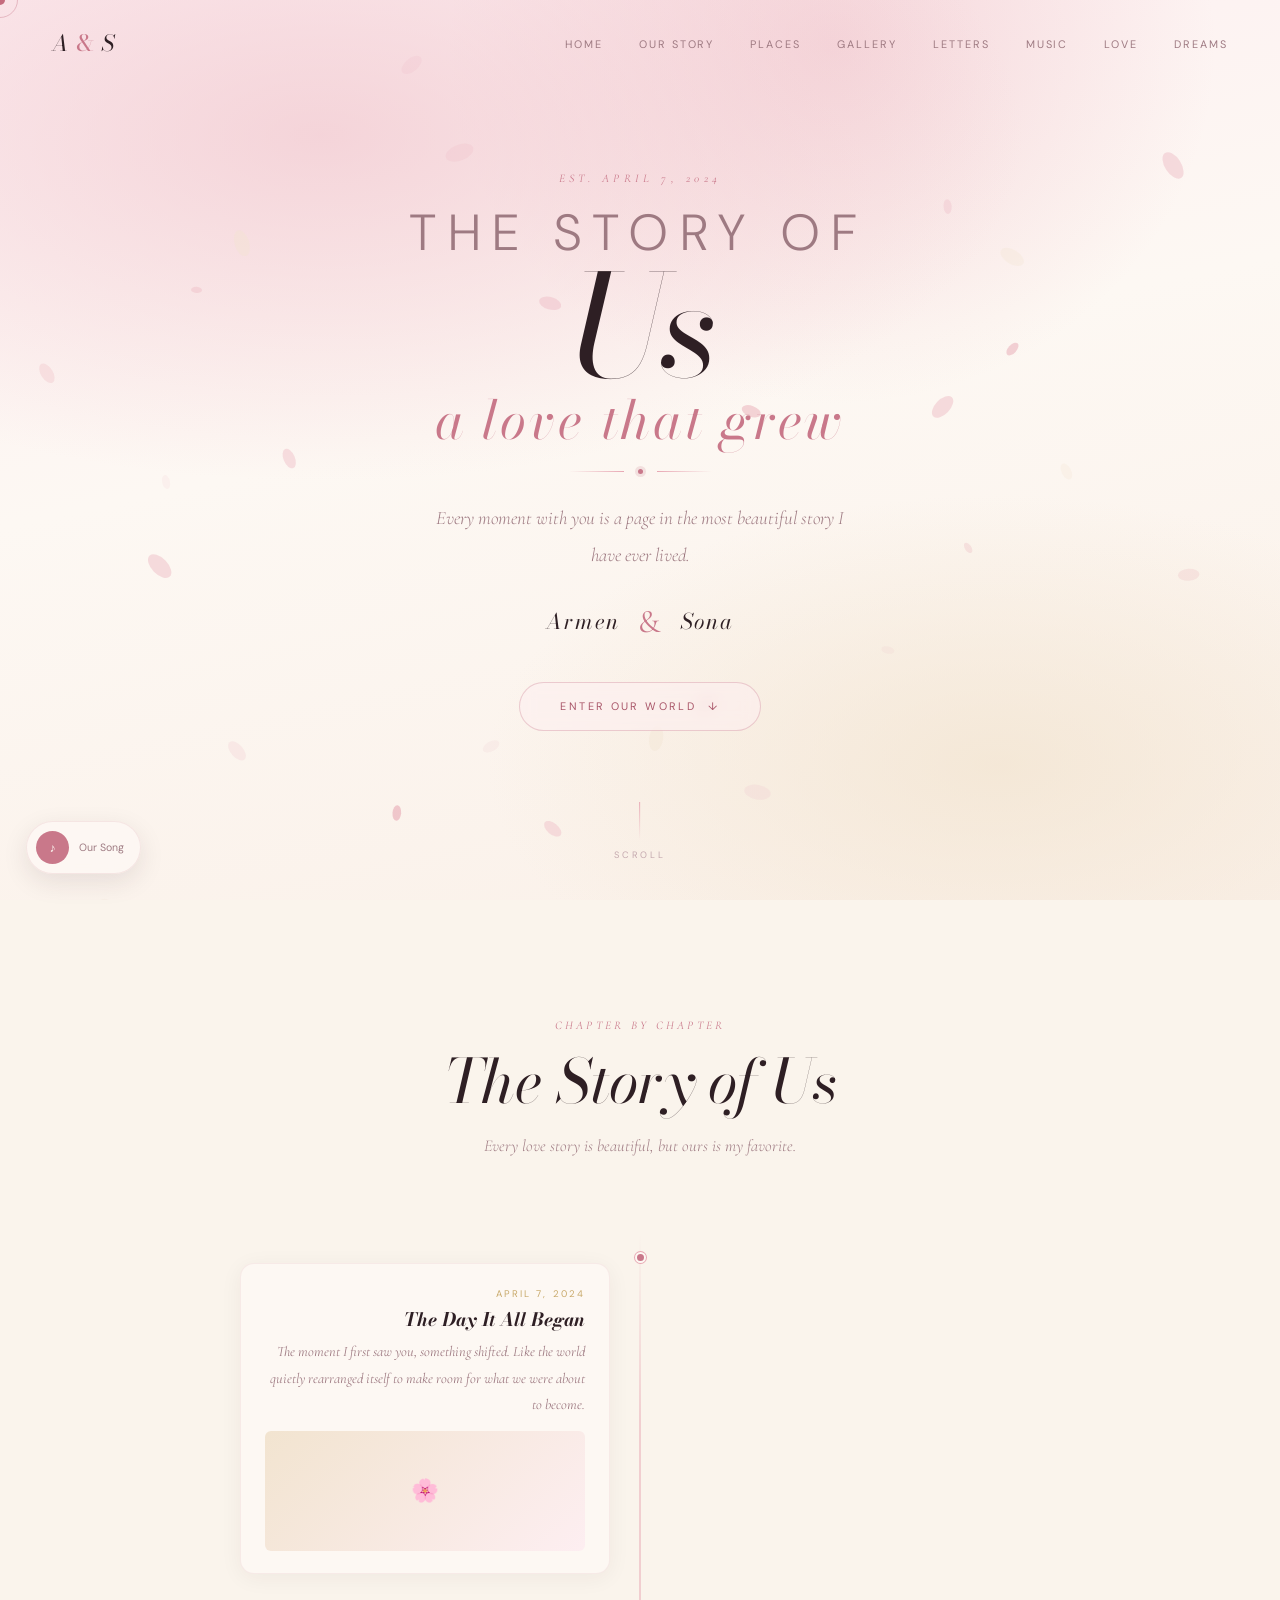
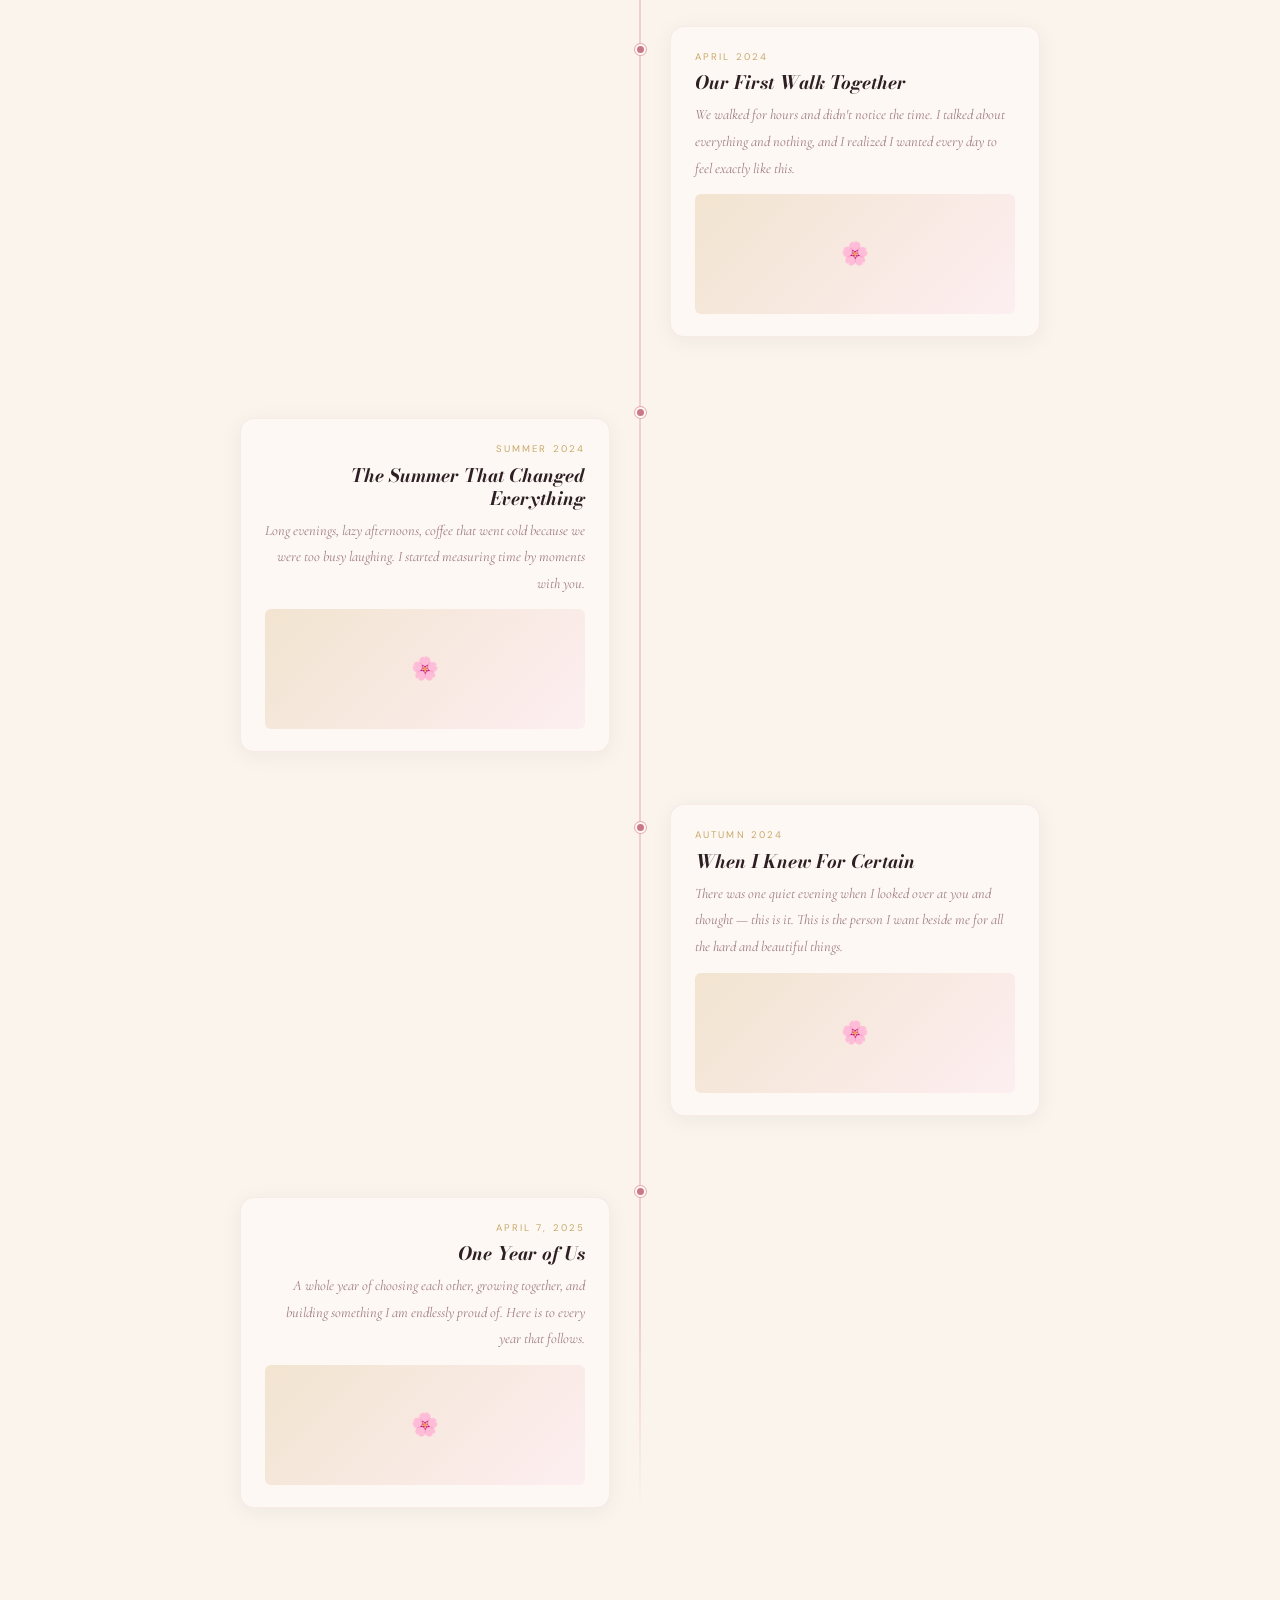
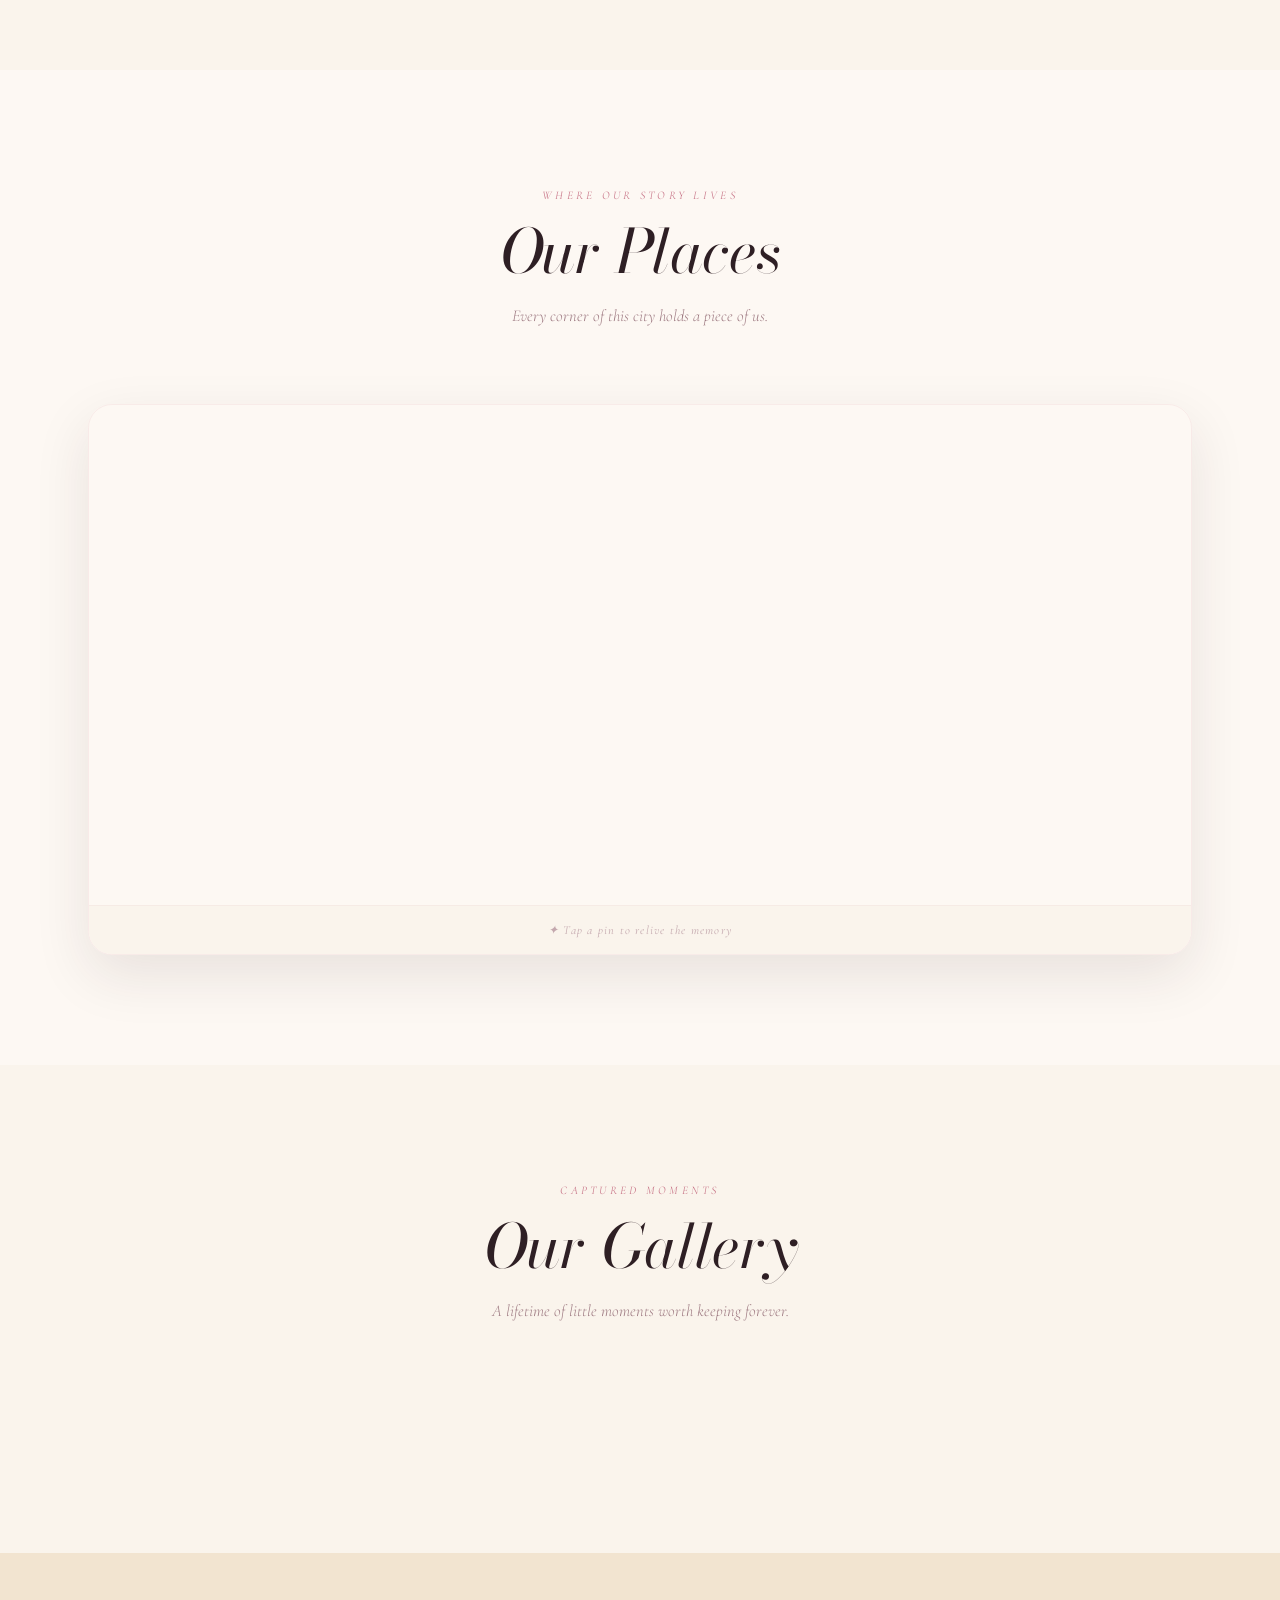
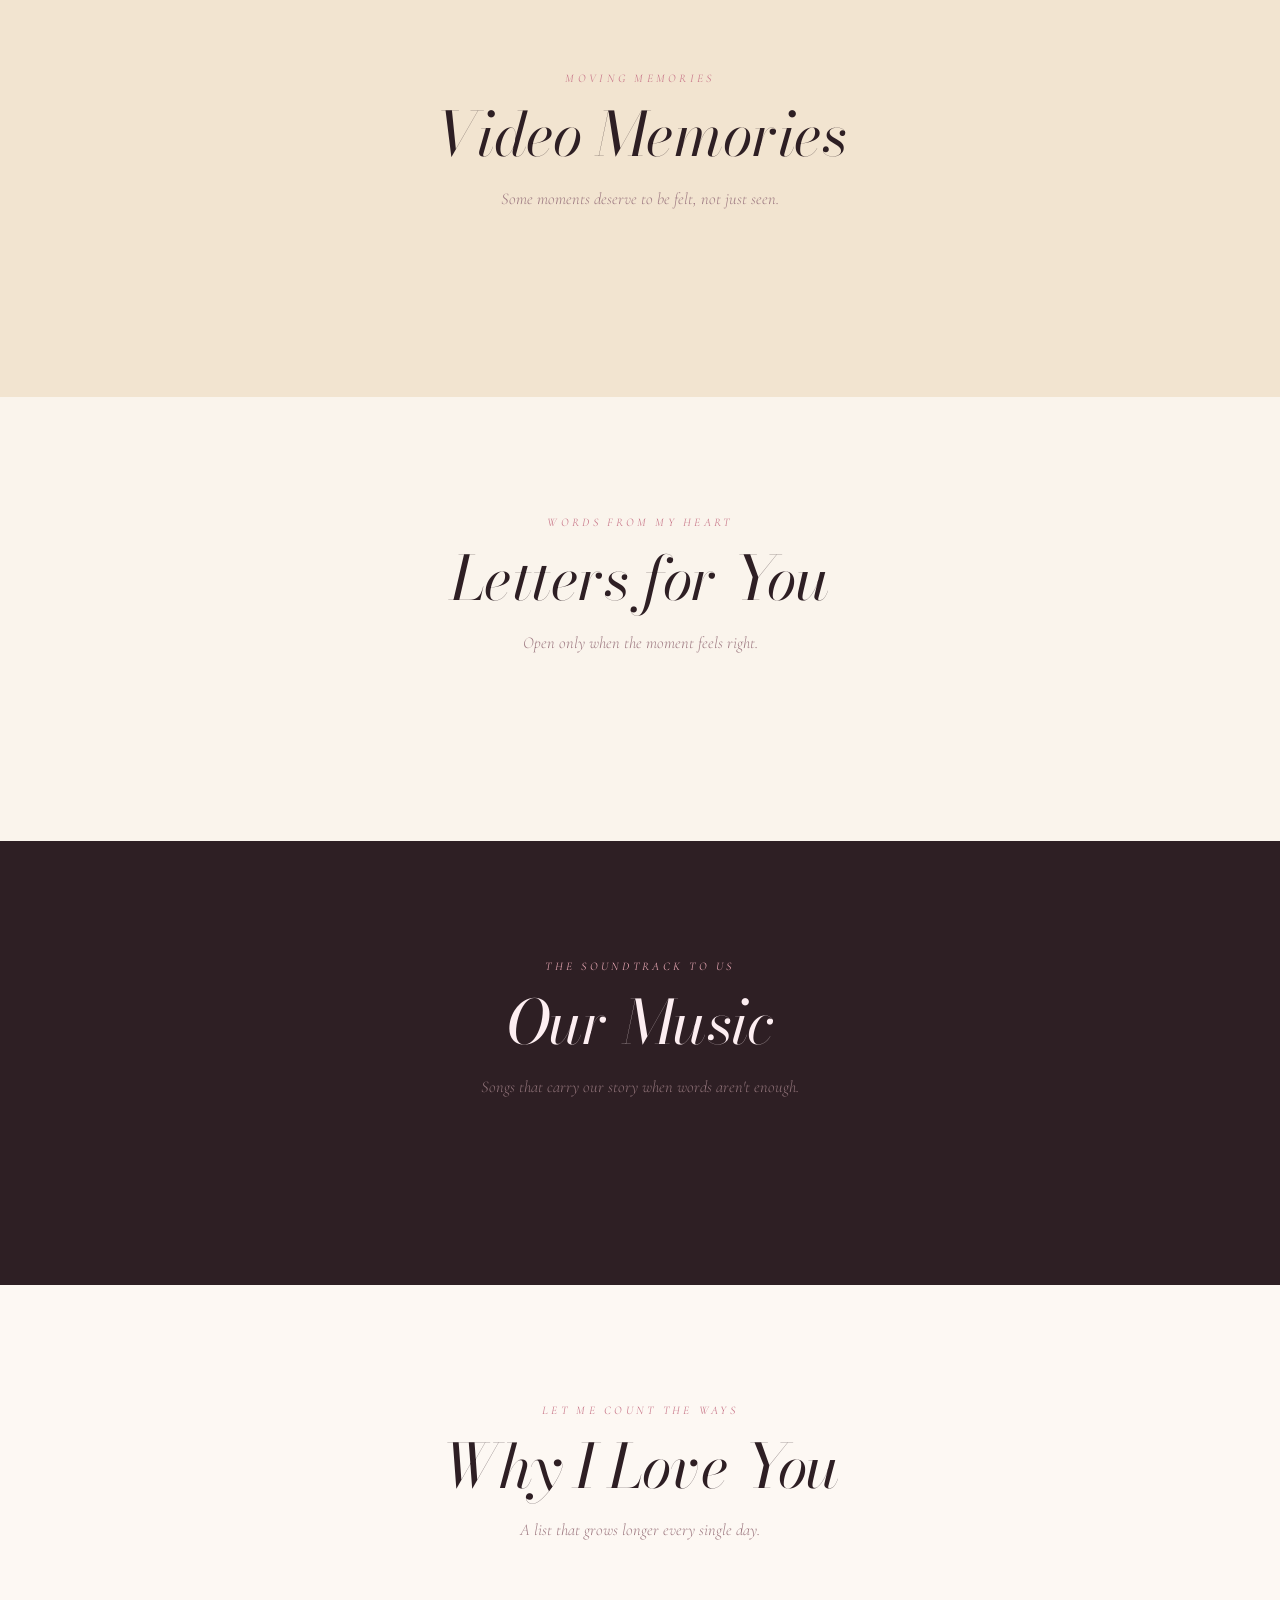
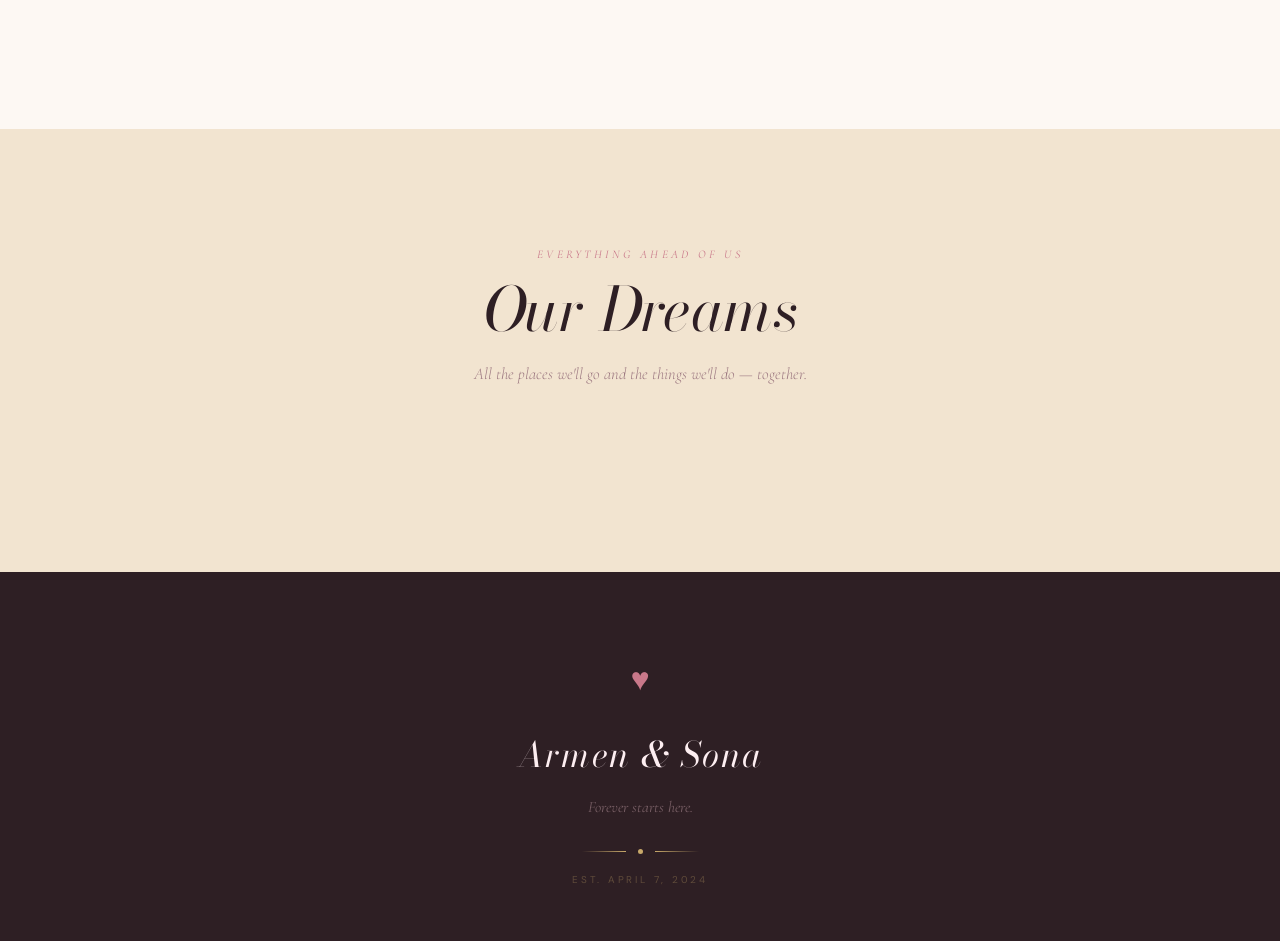
==== commit a425979e: "fix: rename files" ====
--- a/index.html
+++ b/index.html
@@ -3,329 +3,277 @@
 <head>
   <meta charset="UTF-8" />
   <meta name="viewport" content="width=device-width, initial-scale=1.0" />
-  <!-- ═══════════════════════════════════════════
-       EDIT: Change the page title below
-  ═══════════════════════════════════════════ -->
   <title>Armen & Sona — Our Love Story</title>
-
-  <!-- Leaflet Map -->
   <link rel="stylesheet" href="https://unpkg.com/leaflet@1.9.4/dist/leaflet.css" />
-  <!-- Google Fonts -->
   <link rel="preconnect" href="https://fonts.googleapis.com" />
   <link rel="preconnect" href="https://fonts.gstatic.com" crossorigin />
-  <link href="https://fonts.googleapis.com/css2?family=Playfair+Display:ital,wght@0,400;0,600;0,700;1,400;1,600&family=Cormorant+Garamond:ital,wght@0,300;0,400;1,300;1,400&family=Jost:wght@300;400;500&display=swap" rel="stylesheet" />
+  <link href="https://fonts.googleapis.com/css2?family=Bodoni+Moda:ital,wght@0,400;0,500;1,400;1,500&family=Cormorant+Garamond:ital,wght@0,300;0,400;1,300;1,400&family=DM+Sans:wght@300;400;500&display=swap" rel="stylesheet" />
   <link rel="stylesheet" href="style.css" />
 </head>
 <body>
 
-<!-- ─────────────────────────────────────────── -->
-<!-- LOADING SCREEN                             -->
-<!-- ─────────────────────────────────────────── -->
+<!-- Custom cursor -->
+<div id="cursor"></div>
+<div id="cursor-ring"></div>
+
+<!-- ── LOADING ──────────────────────────────────── -->
 <div id="loading-screen">
-  <div class="loader-content">
-    <div class="loader-heart">
-      <svg viewBox="0 0 100 90" xmlns="http://www.w3.org/2000/svg">
-        <path d="M50 85 C50 85 5 55 5 28 C5 12 18 3 33 5 C41 6 48 12 50 18 C52 12 59 6 67 5 C82 3 95 12 95 28 C95 55 50 85 50 85Z"/>
-      </svg>
-    </div>
-    <!-- EDIT: Change the names below -->
-    <p class="loader-names">A &amp; S</p>
-  </div>
-</div>
-
-<!-- ─────────────────────────────────────────── -->
-<!-- NAVIGATION                                 -->
-<!-- ─────────────────────────────────────────── -->
+  <div class="loader-inner">
+    <div class="loader-monogram">A <em>&</em> S</div>
+    <div class="loader-bar"></div>
+    <p class="loader-sub">a love story</p>
+  </div>
+</div>
+
+<!-- ── NAVBAR ───────────────────────────────────── -->
 <nav id="navbar">
-  <div class="nav-logo">A &amp; S</div>
+  <div class="nav-logo">A <em>&</em> S</div>
   <ul class="nav-links">
     <li><a href="#hero">Home</a></li>
     <li><a href="#timeline">Our Story</a></li>
     <li><a href="#map">Places</a></li>
-    <li><a href="#gallery">Photos</a></li>
+    <li><a href="#gallery">Gallery</a></li>
     <li><a href="#letters">Letters</a></li>
     <li><a href="#music">Music</a></li>
-    <li><a href="#love-reasons">Why I Love You</a></li>
+    <li><a href="#love-reasons">Love</a></li>
     <li><a href="#dreams">Dreams</a></li>
   </ul>
-  <button class="nav-menu-btn" id="menuToggle" aria-label="Menu">
+  <button class="nav-menu-btn" id="menuToggle" aria-label="Open menu">
     <span></span><span></span><span></span>
   </button>
 </nav>
 
-<!-- Mobile nav -->
 <div class="mobile-nav" id="mobileNav">
-  <button class="mobile-nav-close" id="mobileNavClose">✕</button>
+  <button class="mobile-nav-close" id="mobileNavClose">close</button>
   <ul>
     <li><a href="#hero">Home</a></li>
     <li><a href="#timeline">Our Story</a></li>
     <li><a href="#map">Places</a></li>
-    <li><a href="#gallery">Photos</a></li>
+    <li><a href="#gallery">Gallery</a></li>
     <li><a href="#letters">Letters</a></li>
     <li><a href="#music">Music</a></li>
-    <li><a href="#love-reasons">Why I Love You</a></li>
+    <li><a href="#love-reasons">Love</a></li>
     <li><a href="#dreams">Dreams</a></li>
   </ul>
 </div>
 
-<!-- ─────────────────────────────────────────── -->
-<!-- HERO SECTION                               -->
-<!-- ─────────────────────────────────────────── -->
+<!-- ── HERO ─────────────────────────────────────── -->
 <section id="hero">
-  <div class="hero-particles" id="heroParticles"></div>
-  <div class="hero-glow"></div>
+  <div class="hero-bg"></div>
+  <canvas id="petalCanvas"></canvas>
 
   <div class="hero-content">
-    <!-- EDIT: Main title -->
-    <p class="hero-eyebrow">Est. April 7, 2024</p>
-    <h1 class="hero-title">Our<br/><em>Love Story</em></h1>
-    <!-- EDIT: Subtitle -->
-    <p class="hero-subtitle">Every moment with you is a page in the most beautiful story I've ever lived.</p>
-    <!-- EDIT: Names -->
+    <span class="hero-eyebrow">Est. April 7, 2024</span>
+
+    <h1 class="hero-title">
+      <span class="hero-title-top">The Story of</span>
+      <span class="hero-title-main">Us</span>
+      <span class="hero-title-accent">a love that grew</span>
+    </h1>
+
+    <div class="hero-divider">
+      <div class="hero-divider-line"></div>
+      <div class="hero-divider-gem"></div>
+      <div class="hero-divider-line"></div>
+    </div>
+
+    <p class="hero-subtitle">Every moment with you is a page in the most beautiful story I have ever lived.</p>
+
     <div class="hero-names">
       <span>Armen</span>
-      <span class="hero-heart">♥</span>
+      <span class="hero-names-amp">&</span>
       <span>Sona</span>
     </div>
-    <a href="#timeline" class="hero-btn">
-      <span>Enter Our World</span>
-      <svg viewBox="0 0 24 24" fill="none" stroke="currentColor" stroke-width="1.5"><path d="M12 5v14M5 12l7 7 7-7"/></svg>
+
+    <a href="#timeline" class="hero-cta">
+      Enter Our World
+      <span class="hero-cta-arrow">↓</span>
     </a>
   </div>
 
-  <div class="hero-scroll-hint">scroll to explore</div>
-</section>
-
-<!-- ─────────────────────────────────────────── -->
-<!-- TIMELINE SECTION                           -->
-<!-- ─────────────────────────────────────────── -->
-<section id="timeline" class="section">
-  <div class="container">
-    <div class="section-header fade-up">
-      <p class="section-eyebrow">Chapter by Chapter</p>
-      <h2 class="section-title">The Story of Us</h2>
-      <p class="section-subtitle">Every love story is beautiful, but ours is my favorite.</p>
-    </div>
-    <div class="timeline-wrapper" id="timelineContainer">
-      <!-- Built by JS from timelineData -->
-    </div>
-  </div>
-</section>
-
-<!-- ─────────────────────────────────────────── -->
-<!-- MAP SECTION                                -->
-<!-- ─────────────────────────────────────────── -->
-<section id="map" class="section section-dark">
-  <div class="container">
-    <div class="section-header fade-up">
-      <p class="section-eyebrow">Where Our Story Lives</p>
-      <h2 class="section-title">Our Places</h2>
-      <p class="section-subtitle">Every corner of this city holds a piece of us.</p>
-    </div>
-    <div class="map-wrapper fade-up">
+  <div class="hero-scroll">
+    <div class="hero-scroll-line"></div>
+    <span>scroll</span>
+  </div>
+</section>
+
+<!-- ── TIMELINE ──────────────────────────────────── -->
+<section id="timeline" class="section section-ivory">
+  <div class="container">
+    <div class="section-header reveal">
+      <p class="s-kicker">Chapter by Chapter</p>
+      <h2 class="s-title">The Story of Us</h2>
+      <p class="s-lead">Every love story is beautiful, but ours is my favorite.</p>
+    </div>
+    <div class="timeline" id="timelineContainer"></div>
+  </div>
+</section>
+
+<!-- ── MAP ───────────────────────────────────────── -->
+<section id="map" class="section">
+  <div class="container">
+    <div class="section-header reveal">
+      <p class="s-kicker">Where Our Story Lives</p>
+      <h2 class="s-title">Our Places</h2>
+      <p class="s-lead">Every corner of this city holds a piece of us.</p>
+    </div>
+    <div class="map-frame reveal">
       <div id="memory-map"></div>
-      <div class="map-legend">
-        <p>✦ Tap a pin to relive the memory</p>
-      </div>
-    </div>
-  </div>
-</section>
-
-<!-- ─────────────────────────────────────────── -->
-<!-- GALLERY SECTION                            -->
-<!-- ─────────────────────────────────────────── -->
-<section id="gallery" class="section">
-  <div class="container">
-    <div class="section-header fade-up">
-      <p class="section-eyebrow">Captured Moments</p>
-      <h2 class="section-title">Our Gallery</h2>
-      <p class="section-subtitle">A lifetime of little moments worth keeping forever.</p>
-    </div>
-
-    <div class="gallery-filters fade-up" id="galleryFilters">
-      <!-- Built by JS -->
-    </div>
-
-    <div class="gallery-grid" id="galleryGrid">
-      <!-- Built by JS from galleryData -->
-    </div>
-  </div>
-</section>
-
-<!-- ─────────────────────────────────────────── -->
-<!-- VIDEOS SECTION                             -->
-<!-- ─────────────────────────────────────────── -->
-<section id="videos" class="section section-soft">
-  <div class="container">
-    <div class="section-header fade-up">
-      <p class="section-eyebrow">Moving Memories</p>
-      <h2 class="section-title">Video Memories</h2>
-      <p class="section-subtitle">Some moments deserve to be felt, not just seen.</p>
-    </div>
-    <div class="videos-grid" id="videosGrid">
-      <!-- Built by JS from videosData -->
-    </div>
-  </div>
-</section>
-
-<!-- ─────────────────────────────────────────── -->
-<!-- LETTERS SECTION                            -->
-<!-- ─────────────────────────────────────────── -->
-<section id="letters" class="section">
-  <div class="container">
-    <div class="section-header fade-up">
-      <p class="section-eyebrow">Words From My Heart</p>
-      <h2 class="section-title">Letters for You</h2>
-      <p class="section-subtitle">Open only when the moment feels right.</p>
-    </div>
-    <div class="letters-grid" id="lettersGrid">
-      <!-- Built by JS from lettersData -->
-    </div>
-  </div>
-</section>
-
-<!-- ─────────────────────────────────────────── -->
-<!-- MUSIC SECTION                              -->
-<!-- ─────────────────────────────────────────── -->
+      <div class="map-hint">✦ Tap a pin to relive the memory</div>
+    </div>
+  </div>
+</section>
+
+<!-- ── GALLERY ───────────────────────────────────── -->
+<section id="gallery" class="section section-ivory">
+  <div class="container">
+    <div class="section-header reveal">
+      <p class="s-kicker">Captured Moments</p>
+      <h2 class="s-title">Our Gallery</h2>
+      <p class="s-lead">A lifetime of little moments worth keeping forever.</p>
+    </div>
+    <div class="gallery-filters reveal" id="galleryFilters"></div>
+    <div class="masonry" id="galleryGrid"></div>
+  </div>
+</section>
+
+<!-- ── VIDEOS ────────────────────────────────────── -->
+<section id="videos" class="section section-champagne">
+  <div class="container">
+    <div class="section-header reveal">
+      <p class="s-kicker">Moving Memories</p>
+      <h2 class="s-title">Video Memories</h2>
+      <p class="s-lead">Some moments deserve to be felt, not just seen.</p>
+    </div>
+    <div class="videos-row" id="videosGrid"></div>
+  </div>
+</section>
+
+<!-- ── LETTERS ───────────────────────────────────── -->
+<section id="letters" class="section section-ivory">
+  <div class="container">
+    <div class="section-header reveal">
+      <p class="s-kicker">Words From My Heart</p>
+      <h2 class="s-title">Letters for You</h2>
+      <p class="s-lead">Open only when the moment feels right.</p>
+    </div>
+    <div class="letters-row" id="lettersGrid"></div>
+  </div>
+</section>
+
+<!-- ── MUSIC ─────────────────────────────────────── -->
 <section id="music" class="section section-dark">
   <div class="container">
-    <div class="section-header fade-up">
-      <p class="section-eyebrow">The Soundtrack to Us</p>
-      <h2 class="section-title">Our Music</h2>
-      <p class="section-subtitle">Songs that carry our story when words aren't enough.</p>
-    </div>
-    <div class="songs-list" id="songsList">
-      <!-- Built by JS from songsData -->
-    </div>
-  </div>
-</section>
-
-<!-- ─────────────────────────────────────────── -->
-<!-- WHY I LOVE YOU                             -->
-<!-- ─────────────────────────────────────────── -->
+    <div class="section-header reveal">
+      <p class="s-kicker">The Soundtrack to Us</p>
+      <h2 class="s-title">Our Music</h2>
+      <p class="s-lead">Songs that carry our story when words aren't enough.</p>
+    </div>
+    <div class="songs-container" id="songsList"></div>
+  </div>
+</section>
+
+<!-- ── WHY I LOVE YOU ────────────────────────────── -->
 <section id="love-reasons" class="section">
   <div class="container">
-    <div class="section-header fade-up">
-      <p class="section-eyebrow">Let Me Count the Ways</p>
-      <h2 class="section-title">Why I Love You</h2>
-      <p class="section-subtitle">A list that grows longer every single day.</p>
-    </div>
-    <div class="reasons-grid" id="reasonsGrid">
-      <!-- Built by JS from reasonsData -->
-    </div>
-  </div>
-</section>
-
-<!-- ─────────────────────────────────────────── -->
-<!-- FUTURE DREAMS                              -->
-<!-- ─────────────────────────────────────────── -->
-<section id="dreams" class="section section-soft">
-  <div class="container">
-    <div class="section-header fade-up">
-      <p class="section-eyebrow">Everything Ahead of Us</p>
-      <h2 class="section-title">Our Dreams</h2>
-      <p class="section-subtitle">All the places we'll go and the things we'll do — together.</p>
-    </div>
-    <div class="dreams-grid" id="dreamsGrid">
-      <!-- Built by JS from dreamsData -->
-    </div>
-  </div>
-</section>
-
-<!-- ─────────────────────────────────────────── -->
-<!-- FOOTER                                     -->
-<!-- ─────────────────────────────────────────── -->
+    <div class="section-header reveal">
+      <p class="s-kicker">Let Me Count the Ways</p>
+      <h2 class="s-title">Why I Love You</h2>
+      <p class="s-lead">A list that grows longer every single day.</p>
+    </div>
+    <div class="reasons-grid" id="reasonsGrid"></div>
+  </div>
+</section>
+
+<!-- ── DREAMS ────────────────────────────────────── -->
+<section id="dreams" class="section section-champagne">
+  <div class="container">
+    <div class="section-header reveal">
+      <p class="s-kicker">Everything Ahead of Us</p>
+      <h2 class="s-title">Our Dreams</h2>
+      <p class="s-lead">All the places we'll go and the things we'll do — together.</p>
+    </div>
+    <div class="dreams-grid" id="dreamsGrid"></div>
+  </div>
+</section>
+
+<!-- ── FOOTER ────────────────────────────────────── -->
 <footer id="footer">
-  <div class="footer-inner">
-    <div class="footer-heart">♥</div>
-    <!-- EDIT: Change names/date below -->
-    <p class="footer-names">Armen &amp; Sona</p>
-    <p class="footer-tagline">Forever starts here.</p>
-    <div class="footer-divider"></div>
-    <p class="footer-date">Est. April 7, 2024</p>
-  </div>
+  <span class="footer-heart">♥</span>
+  <p class="footer-names">Armen & Sona</p>
+  <p class="footer-tagline">Forever starts here.</p>
+  <div class="footer-ornament">
+    <div class="footer-orn-line"></div>
+    <div class="footer-orn-gem"></div>
+    <div class="footer-orn-line"></div>
+  </div>
+  <p class="footer-date">Est. April 7, 2024</p>
 </footer>
 
-<!-- ─────────────────────────────────────────── -->
-<!-- BACKGROUND MUSIC PLAYER                    -->
-<!-- ─────────────────────────────────────────── -->
-<div id="bg-music-player" class="bg-music-player">
-  <button id="bgMusicToggle" class="bg-music-btn" aria-label="Toggle background music">
-    <span class="music-icon music-icon--play">♪</span>
-    <span class="music-icon music-icon--pause hidden">⏸</span>
-  </button>
-  <div class="bg-music-info">
-    <span id="bgMusicTitle">Our Song</span>
-  </div>
-  <!-- EDIT: Replace with your actual audio file or YouTube embed ID -->
-  <!-- The audio element uses a direct audio file. For YouTube, see script.js bgMusicData -->
-  <audio id="bgAudio" loop>
-    <!-- <source src="assets/music/background.mp3" type="audio/mpeg" /> -->
-  </audio>
-</div>
-
-<!-- ─────────────────────────────────────────── -->
-<!-- BACK TO TOP                                -->
-<!-- ─────────────────────────────────────────── -->
-<button id="backToTop" aria-label="Back to top">
+<!-- ── BG MUSIC ──────────────────────────────────── -->
+<div class="bg-music-widget">
+  <button class="bg-music-toggle" id="bgMusicToggle">♪</button>
+  <span class="bg-music-label" id="bgMusicLabel">Our Song</span>
+  <audio id="bgAudio" loop></audio>
+</div>
+
+<!-- ── BACK TO TOP ───────────────────────────────── -->
+<button id="backToTop">
   <svg viewBox="0 0 24 24" fill="none" stroke="currentColor" stroke-width="2"><path d="M18 15l-6-6-6 6"/></svg>
 </button>
 
-<!-- ─────────────────────────────────────────── -->
-<!-- MODAL: Place Memory                        -->
-<!-- ─────────────────────────────────────────── -->
-<div id="place-modal" class="modal-overlay" role="dialog" aria-modal="true">
+<!-- ── MODALS ────────────────────────────────────── -->
+
+<!-- Place -->
+<div id="place-modal" class="overlay" role="dialog" aria-modal="true">
   <div class="modal modal--place">
-    <button class="modal-close" data-modal="place-modal">✕</button>
-    <div class="place-modal-image-wrap">
-      <img id="placeModalImg" src="" alt="" />
-    </div>
+    <button class="close-btn" data-modal="place-modal">✕</button>
+    <div class="place-modal-hero" id="placeModalHero"></div>
     <div class="place-modal-body">
       <p class="place-modal-date" id="placeModalDate"></p>
-      <h3 class="place-modal-title" id="placeModalName"></h3>
+      <h3 class="place-modal-name" id="placeModalName"></h3>
       <p class="place-modal-desc" id="placeModalDesc"></p>
       <p class="place-modal-memory" id="placeModalMemory"></p>
     </div>
   </div>
 </div>
 
-<!-- MODAL: Letter -->
-<div id="letter-modal" class="modal-overlay" role="dialog" aria-modal="true">
+<!-- Letter -->
+<div id="letter-modal" class="overlay" role="dialog" aria-modal="true">
   <div class="modal modal--letter">
-    <button class="modal-close" data-modal="letter-modal">✕</button>
+    <button class="close-btn" data-modal="letter-modal">✕</button>
     <div class="letter-modal-inner">
-      <div class="letter-wax-seal">♥</div>
+      <div class="letter-modal-seal" id="letterModalSeal"></div>
       <p class="letter-modal-to" id="letterModalTo"></p>
       <h3 class="letter-modal-title" id="letterModalTitle"></h3>
-      <div class="letter-modal-body" id="letterModalBody"></div>
+      <div class="letter-modal-text" id="letterModalText"></div>
       <p class="letter-modal-from" id="letterModalFrom"></p>
     </div>
   </div>
 </div>
 
-<!-- MODAL: Image Lightbox -->
-<div id="lightbox-modal" class="modal-overlay modal-overlay--dark" role="dialog" aria-modal="true">
-  <div class="lightbox-inner">
-    <button class="modal-close modal-close--light" data-modal="lightbox-modal">✕</button>
-    <button class="lightbox-nav lightbox-prev" id="lightboxPrev">‹</button>
+<!-- Lightbox -->
+<div id="lightbox-modal" class="overlay overlay--dark" role="dialog" aria-modal="true">
+  <div class="lightbox-wrap">
+    <button class="close-btn close-btn-light" data-modal="lightbox-modal" style="position:fixed;top:20px;right:20px;">✕</button>
+    <button class="lb-nav" id="lbPrev">‹</button>
     <div class="lightbox-img-wrap">
-      <img id="lightboxImg" src="" alt="" />
-      <div class="lightbox-caption" id="lightboxCaption"></div>
-    </div>
-    <button class="lightbox-nav lightbox-next" id="lightboxNext">›</button>
-  </div>
-</div>
-
-<!-- MODAL: Video -->
-<div id="video-modal" class="modal-overlay modal-overlay--dark" role="dialog" aria-modal="true">
+      <img id="lbImg" src="" alt="" />
+      <p class="lb-caption" id="lbCaption"></p>
+    </div>
+    <button class="lb-nav" id="lbNext">›</button>
+  </div>
+</div>
+
+<!-- Video -->
+<div id="video-modal" class="overlay overlay--dark" role="dialog" aria-modal="true">
   <div class="modal modal--video">
-    <button class="modal-close modal-close--light" data-modal="video-modal">✕</button>
-    <div class="video-embed-wrap" id="videoEmbedWrap"></div>
-    <p class="video-modal-title" id="videoModalTitle"></p>
-  </div>
-</div>
-
-<!-- Leaflet JS -->
+    <button class="close-btn close-btn-light" data-modal="video-modal">✕</button>
+    <div class="video-modal-embed" id="videoEmbedWrap"></div>
+    <p class="video-modal-label" id="videoModalLabel"></p>
+  </div>
+</div>
+
 <script src="https://unpkg.com/leaflet@1.9.4/dist/leaflet.js"></script>
 <script src="script.js"></script>
 </body>
--- a/style.css
+++ b/style.css
@@ -1,52 +1,44 @@
 /* ═══════════════════════════════════════════════════
-   ROMANTIC LOVE STORY — style.css
-   Premium cinematic romantic aesthetic
-   Colors: blush, cream, ivory, champagne, muted rose, gold
+   ARMEN & SONA — Redesigned style.css
+   Aesthetic: Cinematic editorial × soft dreamy romance
+   Palette: blush, cream, ivory, rose, champagne, gold
+   Typography: tall delicate serif (Bodoni Moda)
 ═══════════════════════════════════════════════════ */
 
-/* ─── CSS VARIABLES ─────────────────────────────── */
 :root {
-  --blush:       #f2c4ce;
-  --blush-light: #fce8ec;
-  --rose:        #d4889a;
-  --rose-dark:   #b5647a;
-  --cream:       #fdf6f0;
-  --ivory:       #faf5ee;
-  --champagne:   #f5e6d0;
-  --gold:        #c9a96e;
-  --gold-light:  #e8d5b0;
-  --text-dark:   #3a2a2e;
-  --text-mid:    #6b4c54;
-  --text-soft:   #9e7a84;
-  --bg-dark:     #2a1e22;
-  --bg-mid:      #3d2b30;
-  --white:       #ffffff;
-
-  --font-serif:  'Playfair Display', Georgia, serif;
-  --font-italic: 'Cormorant Garamond', Georgia, serif;
-  --font-body:   'Jost', sans-serif;
-
-  --radius-sm:   8px;
-  --radius-md:   16px;
-  --radius-lg:   24px;
-  --radius-xl:   40px;
-
-  --shadow-soft: 0 4px 32px rgba(180, 100, 120, 0.12);
-  --shadow-card: 0 8px 40px rgba(58, 42, 46, 0.10);
-  --shadow-glow: 0 0 60px rgba(242, 196, 206, 0.35);
-
-  --transition: 0.4s cubic-bezier(0.25, 0.46, 0.45, 0.94);
-  --transition-fast: 0.2s ease;
-}
-
-/* ─── RESET & BASE ────────────────────────────── */
+  --blush:        #f0c4cc;
+  --blush-light:  #fdeef1;
+  --blush-mid:    #e8a8b4;
+  --rose:         #c9788a;
+  --rose-deep:    #a85568;
+  --cream:        #fdf8f3;
+  --ivory:        #faf4ec;
+  --champagne:    #f2e4d0;
+  --gold:         #c8a96a;
+  --gold-light:   #e8d5a8;
+
+  --text-dark:    #2e1f24;
+  --text-mid:     #5c3d46;
+  --text-soft:    #9e7a82;
+  --text-whisper: #c4a8ae;
+
+  --font-display: 'Bodoni Moda', 'Didot', Georgia, serif;
+  --font-serif:   'Cormorant Garamond', Georgia, serif;
+  --font-body:    'DM Sans', sans-serif;
+
+  --radius-sm: 6px;
+  --radius-md: 14px;
+  --radius-lg: 24px;
+  --radius-xl: 48px;
+
+  --ease-out:  cubic-bezier(0.16, 1, 0.3, 1);
+  --ease-soft: cubic-bezier(0.25, 0.46, 0.45, 0.94);
+  --t: 0.45s var(--ease-soft);
+  --t-fast: 0.2s ease;
+}
+
 *, *::before, *::after { box-sizing: border-box; margin: 0; padding: 0; }
-
-html {
-  scroll-behavior: smooth;
-  font-size: 16px;
-}
-
+html { scroll-behavior: smooth; font-size: 16px; }
 body {
   font-family: var(--font-body);
   background: var(--cream);
@@ -54,1323 +46,515 @@
   overflow-x: hidden;
   line-height: 1.7;
 }
-
-img { display: block; max-width: 100%; height: auto; }
+img { display: block; max-width: 100%; }
 a { text-decoration: none; color: inherit; }
 ul { list-style: none; }
 button { cursor: pointer; border: none; background: none; font-family: inherit; }
 
-/* ─── SCROLLBAR ───────────────────────────────── */
-::-webkit-scrollbar { width: 6px; }
+::-webkit-scrollbar { width: 5px; }
 ::-webkit-scrollbar-track { background: var(--cream); }
-::-webkit-scrollbar-thumb { background: var(--blush); border-radius: 3px; }
-
-/* ─── LOADING SCREEN ─────────────────────────── */
+::-webkit-scrollbar-thumb { background: var(--blush-mid); border-radius: 3px; }
+
+/* Custom cursor */
+#cursor {
+  position: fixed; width: 10px; height: 10px;
+  background: var(--rose); border-radius: 50%;
+  pointer-events: none; z-index: 9999;
+  transform: translate(-50%, -50%);
+  mix-blend-mode: multiply;
+  transition: width 0.3s ease, height 0.3s ease;
+}
+#cursor-ring {
+  position: fixed; width: 36px; height: 36px;
+  border: 1px solid rgba(200,120,138,0.4); border-radius: 50%;
+  pointer-events: none; z-index: 9998;
+  transform: translate(-50%, -50%);
+  transition: transform 0.18s var(--ease-out);
+}
+
+/* ─── LOADING ─────────────────────────────────── */
 #loading-screen {
   position: fixed; inset: 0;
-  background: var(--bg-dark);
+  background: var(--cream);
   display: flex; align-items: center; justify-content: center;
-  z-index: 9999;
-  transition: opacity 0.8s ease, visibility 0.8s ease;
-}
-#loading-screen.hidden {
-  opacity: 0;
-  visibility: hidden;
-  pointer-events: none;
-}
-.loader-content { display: flex; flex-direction: column; align-items: center; gap: 20px; }
-
-.loader-heart {
-  width: 64px; height: 64px;
-  animation: heartbeat 1.4s ease-in-out infinite;
-}
-.loader-heart svg { width: 100%; height: 100%; }
-.loader-heart path {
-  fill: var(--blush);
-  filter: drop-shadow(0 0 12px rgba(242,196,206,0.6));
-}
-.loader-names {
-  font-family: var(--font-serif);
-  font-size: 1.5rem;
-  color: var(--blush-light);
-  letter-spacing: 0.3em;
-}
-
-@keyframes heartbeat {
-  0%, 100% { transform: scale(1); }
-  14%  { transform: scale(1.12); }
-  28%  { transform: scale(1); }
-  42%  { transform: scale(1.08); }
-  70%  { transform: scale(1); }
+  z-index: 9990;
+  transition: opacity 1s var(--ease-soft), visibility 1s;
+}
+#loading-screen.hidden { opacity: 0; visibility: hidden; pointer-events: none; }
+.loader-inner {
+  display: flex; flex-direction: column; align-items: center; gap: 24px;
+  animation: loaderUp 0.8s var(--ease-out) forwards;
+}
+@keyframes loaderUp {
+  from { opacity: 0; transform: translateY(16px); }
+  to   { opacity: 1; transform: translateY(0); }
+}
+.loader-monogram {
+  font-family: var(--font-display);
+  font-size: 4.5rem; font-weight: 400; font-style: italic;
+  color: var(--text-dark); letter-spacing: 0.06em; line-height: 1;
+}
+.loader-monogram em { color: var(--rose); font-style: normal; }
+.loader-bar {
+  width: 0; height: 1px;
+  background: linear-gradient(to right, transparent, var(--blush-mid), transparent);
+  animation: barGrow 1.2s var(--ease-out) 0.3s forwards;
+}
+@keyframes barGrow { to { width: 110px; } }
+.loader-sub {
+  font-family: var(--font-serif); font-size: 0.72rem;
+  font-style: italic; letter-spacing: 0.3em;
+  color: var(--text-whisper); text-transform: uppercase;
 }
 
 /* ─── NAVBAR ─────────────────────────────────── */
 #navbar {
-  position: fixed; top: 0; left: 0; right: 0;
-  z-index: 900;
+  position: fixed; top: 0; left: 0; right: 0; z-index: 800;
   display: flex; align-items: center; justify-content: space-between;
-  padding: 18px 40px;
-  transition: background var(--transition), backdrop-filter var(--transition), box-shadow var(--transition);
+  padding: 24px 52px;
+  transition: all 0.5s var(--ease-soft);
 }
 #navbar.scrolled {
-  background: rgba(253, 246, 240, 0.92);
-  backdrop-filter: blur(20px);
-  -webkit-backdrop-filter: blur(20px);
-  box-shadow: 0 2px 20px rgba(180,100,120,0.08);
+  background: rgba(253,248,243,0.9);
+  backdrop-filter: blur(24px); -webkit-backdrop-filter: blur(24px);
+  padding: 14px 52px;
+  box-shadow: 0 1px 0 rgba(200,120,138,0.08);
 }
 .nav-logo {
-  font-family: var(--font-serif);
-  font-size: 1.3rem;
-  font-style: italic;
-  color: var(--white);
-  letter-spacing: 0.15em;
-  transition: color var(--transition);
-}
-#navbar.scrolled .nav-logo { color: var(--rose-dark); }
-.nav-links { display: flex; gap: 32px; }
+  font-family: var(--font-display);
+  font-size: 1.4rem; font-style: italic;
+  color: var(--text-dark); letter-spacing: 0.05em;
+}
+.nav-logo em { color: var(--rose); font-style: normal; }
+.nav-links { display: flex; gap: 36px; }
 .nav-links a {
-  font-family: var(--font-body);
-  font-size: 0.78rem;
-  font-weight: 400;
-  letter-spacing: 0.12em;
-  text-transform: uppercase;
-  color: rgba(255,255,255,0.85);
-  transition: color var(--transition-fast);
+  font-family: var(--font-body); font-size: 0.68rem; font-weight: 400;
+  letter-spacing: 0.18em; text-transform: uppercase;
+  color: var(--text-soft); transition: color var(--t-fast);
   position: relative;
 }
 .nav-links a::after {
-  content: '';
-  position: absolute; bottom: -3px; left: 0; right: 0;
-  height: 1px;
-  background: var(--blush);
-  transform: scaleX(0);
-  transition: transform var(--transition-fast);
-}
+  content: ''; position: absolute; bottom: -4px; left: 0; right: 0;
+  height: 1px; background: var(--rose);
+  transform: scaleX(0); transform-origin: left;
+  transition: transform 0.3s var(--ease-out);
+}
+.nav-links a:hover { color: var(--rose-deep); }
 .nav-links a:hover::after { transform: scaleX(1); }
-#navbar.scrolled .nav-links a { color: var(--text-mid); }
-#navbar.scrolled .nav-links a:hover { color: var(--rose-dark); }
 
 .nav-menu-btn {
-  display: none;
-  flex-direction: column; gap: 5px;
-  padding: 4px;
-}
-.nav-menu-btn span {
-  display: block;
-  width: 22px; height: 1.5px;
-  background: var(--white);
-  transition: background var(--transition-fast);
-}
-#navbar.scrolled .nav-menu-btn span { background: var(--text-dark); }
-
-/* Mobile nav */
+  display: none; flex-direction: column; gap: 6px; width: 28px; padding: 4px 0;
+}
+.nav-menu-btn span { display: block; height: 1px; background: var(--text-dark); }
+.nav-menu-btn span:nth-child(2) { width: 70%; }
+
 .mobile-nav {
-  position: fixed; inset: 0;
-  background: var(--bg-dark);
-  z-index: 950;
+  position: fixed; inset: 0; background: var(--cream);
+  z-index: 850;
   display: flex; align-items: center; justify-content: center;
-  transform: translateX(100%);
-  transition: transform 0.5s cubic-bezier(0.77,0,0.18,1);
-}
-.mobile-nav.open { transform: translateX(0); }
-.mobile-nav ul { display: flex; flex-direction: column; gap: 24px; text-align: center; }
+  clip-path: circle(0% at calc(100% - 52px) 44px);
+  transition: clip-path 0.7s var(--ease-out);
+}
+.mobile-nav.open { clip-path: circle(150% at calc(100% - 52px) 44px); }
+.mobile-nav ul { display: flex; flex-direction: column; gap: 22px; text-align: center; }
 .mobile-nav a {
-  font-family: var(--font-serif);
-  font-size: 1.6rem;
-  font-style: italic;
-  color: var(--blush-light);
-  transition: color var(--transition-fast);
-}
-.mobile-nav a:hover { color: var(--blush); }
+  font-family: var(--font-display); font-size: 2.2rem; font-style: italic;
+  color: var(--text-dark); transition: color var(--t-fast);
+}
+.mobile-nav a:hover { color: var(--rose); }
 .mobile-nav-close {
-  position: absolute; top: 24px; right: 28px;
-  font-size: 1.5rem;
-  color: var(--text-soft);
-  background: none;
-  transition: color var(--transition-fast);
-}
-.mobile-nav-close:hover { color: var(--blush); }
+  position: absolute; top: 22px; right: 52px;
+  font-size: 1rem; color: var(--text-soft); font-family: var(--font-body);
+}
 
 /* ─── HERO ────────────────────────────────────── */
 #hero {
-  position: relative;
-  min-height: 100vh;
+  position: relative; height: 100vh; min-height: 600px;
   display: flex; align-items: center; justify-content: center;
   overflow: hidden;
-  background: linear-gradient(145deg, #2a1e22 0%, #3d2530 30%, #4a2e38 55%, #2a1e26 100%);
-}
-
-.hero-glow {
+}
+.hero-bg {
   position: absolute; inset: 0;
   background:
-    radial-gradient(ellipse 80% 60% at 50% 40%, rgba(212, 136, 154, 0.18) 0%, transparent 70%),
-    radial-gradient(ellipse 50% 40% at 20% 80%, rgba(201, 169, 110, 0.10) 0%, transparent 60%);
+    radial-gradient(ellipse 100% 70% at 25% 15%, rgba(240,196,204,0.65) 0%, transparent 55%),
+    radial-gradient(ellipse 80% 60% at 78% 85%, rgba(242,228,208,0.75) 0%, transparent 50%),
+    radial-gradient(ellipse 60% 80% at 65% 5%, rgba(232,168,180,0.38) 0%, transparent 50%),
+    linear-gradient(168deg, #fdeef1 0%, #fdf8f3 45%, #faf0e8 100%);
   pointer-events: none;
 }
-
-.hero-particles {
-  position: absolute; inset: 0;
-  pointer-events: none;
-  overflow: hidden;
-}
+#petalCanvas { position: absolute; inset: 0; width: 100%; height: 100%; pointer-events: none; }
 
 .hero-content {
   position: relative; z-index: 2;
-  text-align: center;
-  padding: 0 24px;
-  max-width: 700px;
-  animation: heroReveal 1.4s ease forwards;
-  animation-delay: 0.3s;
+  text-align: center; padding: 0 24px; max-width: 820px;
+}
+.hero-content > * {
   opacity: 0;
-}
-@keyframes heroReveal {
-  from { opacity: 0; transform: translateY(30px); }
+  animation: hReveal 1.2s var(--ease-out) forwards;
+}
+.hero-eyebrow  { animation-delay: 0.55s; }
+.hero-title    { animation-delay: 0.8s;  }
+.hero-divider  { animation-delay: 1.1s;  }
+.hero-subtitle { animation-delay: 1.3s;  }
+.hero-names    { animation-delay: 1.5s;  }
+.hero-cta      { animation-delay: 1.7s;  }
+@keyframes hReveal {
+  from { opacity: 0; transform: translateY(24px); }
   to   { opacity: 1; transform: translateY(0); }
 }
 
 .hero-eyebrow {
-  font-family: var(--font-body);
-  font-size: 0.72rem;
-  font-weight: 400;
-  letter-spacing: 0.35em;
-  text-transform: uppercase;
-  color: var(--gold);
-  margin-bottom: 20px;
+  display: block;
+  font-family: var(--font-serif); font-size: 0.73rem;
+  font-style: italic; letter-spacing: 0.38em;
+  text-transform: uppercase; color: var(--rose);
+  margin-bottom: 22px;
 }
 .hero-title {
-  font-family: var(--font-serif);
-  font-size: clamp(3.5rem, 10vw, 7.5rem);
-  font-weight: 400;
-  line-height: 1.0;
-  color: var(--blush-light);
-  margin-bottom: 24px;
-  letter-spacing: -0.01em;
-}
-.hero-title em {
-  font-style: italic;
-  color: var(--blush);
-  display: block;
-}
+  font-family: var(--font-display);
+  font-size: clamp(4rem, 11vw, 9.5rem);
+  font-weight: 400; font-style: italic;
+  line-height: 0.88; color: var(--text-dark);
+  letter-spacing: -0.025em; margin-bottom: 26px;
+}
+.hero-title-top {
+  display: block; font-style: normal;
+  font-size: 0.36em; letter-spacing: 0.26em;
+  text-transform: uppercase; color: var(--text-soft);
+  font-family: var(--font-body); font-weight: 300;
+  margin-bottom: 0.18em;
+}
+.hero-title-main { display: block; }
+.hero-title-accent {
+  display: block; font-size: 0.38em;
+  font-style: italic; color: var(--rose);
+  letter-spacing: 0.05em; margin-top: 0.14em;
+}
+
+.hero-divider {
+  display: flex; align-items: center; gap: 14px;
+  justify-content: center; margin-bottom: 26px;
+}
+.hero-divider-line {
+  width: 55px; height: 1px;
+  background: linear-gradient(to right, transparent, var(--blush-mid));
+}
+.hero-divider-line:last-child { background: linear-gradient(to left, transparent, var(--blush-mid)); }
+.hero-divider-gem {
+  width: 5px; height: 5px; background: var(--rose); border-radius: 50%;
+  box-shadow: 0 0 0 3px rgba(200,120,138,0.18);
+}
+
 .hero-subtitle {
-  font-family: var(--font-italic);
-  font-size: clamp(1rem, 2.5vw, 1.25rem);
-  font-weight: 300;
-  font-style: italic;
-  color: rgba(252, 232, 236, 0.75);
-  max-width: 480px;
-  margin: 0 auto 36px;
-  line-height: 1.8;
+  font-family: var(--font-serif); font-size: clamp(0.95rem, 2vw, 1.18rem);
+  font-style: italic; font-weight: 300; color: var(--text-soft);
+  line-height: 1.95; max-width: 420px; margin: 0 auto 30px;
 }
 .hero-names {
-  display: flex; align-items: center; justify-content: center; gap: 16px;
-  font-family: var(--font-serif);
-  font-size: clamp(1.1rem, 3vw, 1.5rem);
-  font-style: italic;
-  color: var(--blush-light);
-  margin-bottom: 44px;
-  letter-spacing: 0.08em;
-}
-.hero-heart {
-  color: var(--rose);
-  font-size: 1.1em;
-  animation: pulseHeart 2.4s ease-in-out infinite;
-}
-@keyframes pulseHeart {
-  0%, 100% { transform: scale(1); }
-  50% { transform: scale(1.2); }
-}
-
-.hero-btn {
-  display: inline-flex; align-items: center; gap: 10px;
-  padding: 16px 40px;
-  background: transparent;
-  border: 1px solid rgba(242, 196, 206, 0.4);
+  display: flex; align-items: center; justify-content: center; gap: 18px;
+  font-family: var(--font-display); font-size: clamp(1rem, 2.5vw, 1.35rem);
+  font-style: italic; color: var(--text-dark);
+  letter-spacing: 0.08em; margin-bottom: 42px;
+}
+.hero-names-amp { font-family: var(--font-serif); font-size: 1.5em; color: var(--rose); font-style: normal; line-height: 1; }
+
+.hero-cta {
+  display: inline-flex; align-items: center; gap: 12px;
+  padding: 14px 40px;
+  border: 1px solid rgba(200,120,138,0.32);
   border-radius: var(--radius-xl);
-  color: var(--blush-light);
-  font-family: var(--font-body);
-  font-size: 0.82rem;
-  font-weight: 400;
-  letter-spacing: 0.18em;
-  text-transform: uppercase;
-  transition: background var(--transition), border-color var(--transition), box-shadow var(--transition);
-  position: relative;
-  overflow: hidden;
-}
-.hero-btn::before {
-  content: '';
-  position: absolute; inset: 0;
-  background: linear-gradient(135deg, rgba(242,196,206,0.15), rgba(201,169,110,0.10));
-  opacity: 0;
-  transition: opacity var(--transition);
-}
-.hero-btn:hover { border-color: rgba(242,196,206,0.7); box-shadow: 0 0 30px rgba(242,196,206,0.2); }
-.hero-btn:hover::before { opacity: 1; }
-.hero-btn svg { width: 16px; height: 16px; }
-
-.hero-scroll-hint {
-  position: absolute; bottom: 32px; left: 50%; transform: translateX(-50%);
-  font-family: var(--font-body);
-  font-size: 0.65rem;
-  letter-spacing: 0.3em;
-  text-transform: uppercase;
-  color: rgba(242,196,206,0.4);
-  animation: scrollBounce 2s ease-in-out infinite;
-}
-@keyframes scrollBounce {
-  0%, 100% { transform: translateX(-50%) translateY(0); opacity: 0.4; }
-  50% { transform: translateX(-50%) translateY(6px); opacity: 0.7; }
-}
-
-/* ─── SECTION SHARED ─────────────────────────── */
-.section { padding: 100px 0; }
-.section-dark {
-  background: var(--bg-dark);
-  color: var(--blush-light);
-}
-.section-soft { background: var(--ivory); }
-
-.container {
-  max-width: 1200px;
-  margin: 0 auto;
-  padding: 0 32px;
-}
-
-.section-header {
-  text-align: center;
-  margin-bottom: 64px;
-}
-.section-eyebrow {
-  font-family: var(--font-body);
-  font-size: 0.7rem;
-  font-weight: 400;
-  letter-spacing: 0.35em;
-  text-transform: uppercase;
-  color: var(--gold);
-  margin-bottom: 12px;
-}
-.section-dark .section-eyebrow { color: var(--gold-light); }
-.section-title {
-  font-family: var(--font-serif);
-  font-size: clamp(2rem, 5vw, 3.2rem);
-  font-weight: 400;
-  line-height: 1.2;
-  color: var(--text-dark);
-  margin-bottom: 16px;
-}
-.section-dark .section-title { color: var(--blush-light); }
-.section-subtitle {
-  font-family: var(--font-italic);
-  font-size: 1.1rem;
-  font-weight: 300;
-  font-style: italic;
-  color: var(--text-soft);
-  max-width: 460px;
-  margin: 0 auto;
-  line-height: 1.8;
-}
-.section-dark .section-subtitle { color: rgba(252,232,236,0.6); }
-
-/* ─── SCROLL ANIMATIONS ─────────────────────── */
-.fade-up {
-  opacity: 0;
-  transform: translateY(30px);
-  transition: opacity 0.7s ease, transform 0.7s ease;
-}
-.fade-up.visible {
-  opacity: 1;
-  transform: translateY(0);
-}
+  font-family: var(--font-body); font-size: 0.68rem; font-weight: 400;
+  letter-spacing: 0.22em; text-transform: uppercase;
+  color: var(--rose-deep);
+  background: rgba(253,238,241,0.55);
+  backdrop-filter: blur(8px);
+  transition: all 0.4s var(--ease-out);
+}
+.hero-cta:hover { border-color: rgba(200,120,138,0.6); box-shadow: 0 8px 32px rgba(200,120,138,0.14); transform: translateY(-2px); background: rgba(253,238,241,0.75); }
+.hero-cta-arrow { transition: transform 0.3s ease; }
+.hero-cta:hover .hero-cta-arrow { transform: translateY(3px); }
+
+.hero-scroll {
+  position: absolute; bottom: 36px; left: 50%; transform: translateX(-50%);
+  display: flex; flex-direction: column; align-items: center; gap: 8px;
+  font-family: var(--font-body); font-size: 0.58rem;
+  letter-spacing: 0.3em; text-transform: uppercase; color: var(--text-whisper);
+}
+.hero-scroll-line {
+  width: 1px; height: 38px;
+  background: linear-gradient(to bottom, var(--blush-mid), transparent);
+  animation: scrollAnim 2s ease-in-out infinite;
+}
+@keyframes scrollAnim {
+  0%,100% { opacity: 0.5; transform: scaleY(1); }
+  50% { opacity: 1; transform: scaleY(0.65); }
+}
+
+/* ─── SECTIONS ────────────────────────────────── */
+.section { padding: 110px 0; }
+.section-ivory { background: var(--ivory); }
+.section-champagne { background: var(--champagne); }
+.section-dark { background: var(--text-dark); color: var(--blush-light); }
+
+.container { max-width: 1200px; margin: 0 auto; padding: 0 48px; }
+
+.section-header { text-align: center; margin-bottom: 72px; }
+.s-kicker {
+  display: inline-block;
+  font-family: var(--font-serif); font-size: 0.73rem;
+  font-style: italic; letter-spacing: 0.28em;
+  text-transform: uppercase; color: var(--rose); margin-bottom: 14px;
+}
+.section-dark .s-kicker { color: var(--blush-mid); }
+.s-title {
+  font-family: var(--font-display); font-size: clamp(2.2rem, 5vw, 3.8rem);
+  font-weight: 400; font-style: italic; color: var(--text-dark);
+  line-height: 1.05; margin-bottom: 16px; letter-spacing: -0.01em;
+}
+.section-dark .s-title { color: var(--blush-light); }
+.s-lead {
+  font-family: var(--font-serif); font-size: 1.03rem;
+  font-style: italic; font-weight: 300; color: var(--text-soft);
+  max-width: 400px; margin: 0 auto; line-height: 1.95;
+}
+.section-dark .s-lead { color: rgba(240,196,204,0.5); }
+
+/* ─── REVEAL ──────────────────────────────────── */
+.reveal {
+  opacity: 0; transform: translateY(26px);
+  transition: opacity 0.72s var(--ease-out), transform 0.72s var(--ease-out);
+}
+.reveal.visible { opacity: 1; transform: translateY(0); }
 
 /* ─── TIMELINE ───────────────────────────────── */
-.timeline-wrapper {
-  position: relative;
-  max-width: 860px;
-  margin: 0 auto;
-}
-.timeline-wrapper::before {
-  content: '';
-  position: absolute;
-  left: 50%;
-  top: 0; bottom: 0;
-  width: 1px;
-  background: linear-gradient(to bottom, transparent, var(--blush) 15%, var(--blush) 85%, transparent);
+.timeline { position: relative; max-width: 800px; margin: 0 auto; }
+.timeline::before {
+  content: ''; position: absolute;
+  left: 50%; top: 0; bottom: 0; width: 1px;
+  background: linear-gradient(to bottom, transparent 0%, var(--blush-mid) 10%, var(--blush-mid) 90%, transparent 100%);
   transform: translateX(-50%);
 }
-
-.timeline-item {
-  display: grid;
-  grid-template-columns: 1fr 60px 1fr;
-  align-items: start;
-  margin-bottom: 60px;
-  opacity: 0;
-  transition: opacity 0.6s ease, transform 0.6s ease;
-}
-.timeline-item.visible { opacity: 1; transform: none !important; }
-.timeline-item:nth-child(odd)  { transform: translateX(-20px); }
-.timeline-item:nth-child(even) { transform: translateX(20px); }
-
-.timeline-dot {
-  grid-column: 2;
-  justify-self: center;
-  width: 14px; height: 14px;
-  background: var(--rose);
-  border-radius: 50%;
-  border: 3px solid var(--cream);
-  box-shadow: 0 0 0 1px var(--blush), 0 0 16px rgba(212,136,154,0.4);
-  margin-top: 20px;
-  position: relative; z-index: 1;
+.tl-item {
+  display: grid; grid-template-columns: 1fr 40px 1fr;
+  align-items: start; margin-bottom: 52px;
+  opacity: 0; transition: opacity 0.6s var(--ease-out), transform 0.6s var(--ease-out);
+}
+.tl-item:nth-child(odd)  { transform: translateX(-14px); }
+.tl-item:nth-child(even) { transform: translateX(14px); }
+.tl-item.visible { opacity: 1; transform: none !important; }
+.tl-node { grid-column: 2; display: flex; align-items: center; justify-content: center; padding-top: 18px; position: relative; z-index: 1; }
+.tl-dot {
+  width: 11px; height: 11px; background: var(--rose); border-radius: 50%;
+  border: 2.5px solid var(--cream); box-shadow: 0 0 0 1px var(--blush-mid);
   transition: transform 0.3s ease;
 }
-.timeline-item:hover .timeline-dot { transform: scale(1.3); }
-
-.timeline-card {
-  background: var(--white);
-  border-radius: var(--radius-md);
-  padding: 28px 28px 24px;
-  box-shadow: var(--shadow-card);
-  border: 1px solid rgba(242,196,206,0.25);
-  transition: transform var(--transition), box-shadow var(--transition);
-}
-.timeline-card:hover {
-  transform: translateY(-4px);
-  box-shadow: 0 16px 48px rgba(180,100,120,0.14);
-}
-
-.timeline-item:nth-child(odd)  .timeline-card { grid-column: 1; margin-right: 12px; text-align: right; }
-.timeline-item:nth-child(even) .timeline-card { grid-column: 3; margin-left: 12px; }
-.timeline-item:nth-child(odd)  .timeline-dot  { align-self: start; }
-
-.timeline-card-date {
-  font-family: var(--font-body);
-  font-size: 0.68rem;
-  letter-spacing: 0.2em;
-  text-transform: uppercase;
-  color: var(--gold);
-  margin-bottom: 8px;
-}
-.timeline-card-title {
-  font-family: var(--font-serif);
-  font-size: 1.3rem;
-  font-weight: 600;
-  color: var(--text-dark);
-  margin-bottom: 10px;
-  line-height: 1.3;
-}
-.timeline-card-text {
-  font-family: var(--font-italic);
-  font-size: 0.98rem;
-  font-style: italic;
-  color: var(--text-soft);
-  line-height: 1.8;
-}
-.timeline-card-img {
-  margin-top: 16px;
-  border-radius: var(--radius-sm);
-  overflow: hidden;
-  max-height: 160px;
-}
-.timeline-card-img img {
-  width: 100%;
-  height: 160px;
-  object-fit: cover;
-  transition: transform 0.5s ease;
-}
-.timeline-card:hover .timeline-card-img img { transform: scale(1.04); }
+.tl-item:hover .tl-dot { transform: scale(1.5); }
+.tl-card {
+  background: var(--cream); border: 1px solid rgba(200,120,138,0.11);
+  border-radius: var(--radius-md); padding: 22px 24px;
+  box-shadow: 0 4px 22px rgba(46,31,36,0.055);
+  transition: box-shadow 0.3s ease, transform 0.3s ease;
+}
+.tl-card:hover { box-shadow: 0 12px 38px rgba(46,31,36,0.09); transform: translateY(-3px); }
+.tl-item:nth-child(odd)  .tl-card { grid-column: 1; margin-right: 10px; text-align: right; }
+.tl-item:nth-child(even) .tl-card { grid-column: 3; margin-left: 10px; }
+.tl-date { font-family: var(--font-body); font-size: 0.6rem; letter-spacing: 0.22em; text-transform: uppercase; color: var(--gold); margin-bottom: 6px; }
+.tl-name { font-family: var(--font-display); font-size: 1.15rem; font-style: italic; color: var(--text-dark); margin-bottom: 8px; line-height: 1.25; }
+.tl-text { font-family: var(--font-serif); font-size: 0.9rem; font-style: italic; color: var(--text-soft); line-height: 1.85; }
+.tl-img { margin-top: 12px; border-radius: var(--radius-sm); overflow: hidden; height: 120px; }
+.tl-img img { width: 100%; height: 100%; object-fit: cover; }
+.tl-img-ph { width:100%;height:100%;background:linear-gradient(135deg,var(--champagne),var(--blush-light));display:flex;align-items:center;justify-content:center;font-size:1.4rem;color:var(--blush-mid); }
 
 /* ─── MAP ─────────────────────────────────────── */
-.map-wrapper {
-  border-radius: var(--radius-lg);
-  overflow: hidden;
-  box-shadow: var(--shadow-card);
-  border: 1px solid rgba(255,255,255,0.08);
-}
-#memory-map {
-  width: 100%;
-  height: 520px;
-  background: #2e2028;
-}
-.map-legend {
-  background: rgba(255,255,255,0.05);
-  padding: 14px 24px;
-  text-align: center;
-  font-family: var(--font-body);
-  font-size: 0.75rem;
-  letter-spacing: 0.15em;
-  color: rgba(252,232,236,0.5);
-}
-
-/* Custom map popup */
-.memory-popup .leaflet-popup-content-wrapper {
-  background: var(--white);
-  border-radius: var(--radius-md);
-  box-shadow: var(--shadow-card);
-  padding: 0;
-  overflow: hidden;
-  border: 1px solid rgba(242,196,206,0.3);
-}
-.memory-popup .leaflet-popup-tip { background: var(--white); }
-.memory-popup .leaflet-popup-content { margin: 0; min-width: 200px; }
-
-.popup-inner { overflow: hidden; border-radius: var(--radius-md); }
-.popup-img {
-  width: 100%; height: 130px;
-  object-fit: cover;
-  background: var(--champagne);
-  display: flex; align-items: center; justify-content: center;
-  color: var(--text-soft);
-  font-size: 0.75rem;
-}
-.popup-img img { width: 100%; height: 100%; object-fit: cover; }
-.popup-body { padding: 14px 16px 16px; }
-.popup-date {
-  font-family: var(--font-body);
-  font-size: 0.65rem;
-  letter-spacing: 0.2em;
-  text-transform: uppercase;
-  color: var(--gold);
-  margin-bottom: 4px;
-}
-.popup-name {
-  font-family: var(--font-serif);
-  font-size: 1.05rem;
-  font-weight: 600;
-  color: var(--text-dark);
-  margin-bottom: 6px;
-}
-.popup-desc {
-  font-family: var(--font-italic);
-  font-size: 0.85rem;
-  font-style: italic;
-  color: var(--text-soft);
-  line-height: 1.6;
-  margin-bottom: 10px;
-}
-.popup-btn {
-  display: inline-block;
-  padding: 7px 18px;
-  background: var(--blush-light);
-  border-radius: 20px;
-  font-family: var(--font-body);
-  font-size: 0.7rem;
-  letter-spacing: 0.12em;
-  text-transform: uppercase;
-  color: var(--rose-dark);
-  transition: background var(--transition-fast);
-  cursor: pointer;
-  border: none;
-}
-.popup-btn:hover { background: var(--blush); }
-
-/* Custom marker icon */
-.custom-marker {
-  width: 32px; height: 32px;
-  background: var(--rose);
-  border-radius: 50% 50% 50% 0;
-  transform: rotate(-45deg);
-  border: 3px solid var(--white);
-  box-shadow: 0 2px 12px rgba(212,136,154,0.45);
-  display: flex; align-items: center; justify-content: center;
-  transition: transform 0.2s ease;
-}
-.custom-marker-inner {
-  width: 32px; height: 32px;
-  display: flex; align-items: center; justify-content: center;
-  transform: rotate(45deg);
-  color: var(--white);
-  font-size: 14px;
-}
+.map-frame { border-radius: var(--radius-lg); overflow: hidden; box-shadow: 0 20px 56px rgba(46,31,36,0.1); border: 1px solid rgba(200,120,138,0.1); }
+#memory-map { width: 100%; height: 500px; }
+.map-hint { padding: 14px 28px; background: var(--ivory); border-top: 1px solid rgba(200,120,138,0.07); font-family: var(--font-serif); font-size: 0.76rem; font-style: italic; color: var(--text-whisper); text-align: center; letter-spacing: 0.1em; }
+.memory-popup .leaflet-popup-content-wrapper { background: var(--cream); border-radius: var(--radius-md); padding: 0; overflow: hidden; box-shadow: 0 12px 40px rgba(46,31,36,0.12); border: 1px solid rgba(200,120,138,0.14); }
+.memory-popup .leaflet-popup-tip { background: var(--cream); }
+.memory-popup .leaflet-popup-content { margin: 0; min-width: 210px; }
+.popup-img-wrap { height: 115px; overflow: hidden; background: linear-gradient(135deg,var(--champagne),var(--blush-light)); display:flex;align-items:center;justify-content:center; }
+.popup-img-wrap img { width:100%;height:100%;object-fit:cover; }
+.popup-body-inner { padding: 13px 15px 15px; }
+.popup-date-tag { font-family:var(--font-body);font-size:0.58rem;letter-spacing:.2em;text-transform:uppercase;color:var(--gold);margin-bottom:3px; }
+.popup-place-name { font-family:var(--font-display);font-size:0.98rem;font-style:italic;color:var(--text-dark);margin-bottom:5px; }
+.popup-place-desc { font-family:var(--font-serif);font-size:0.8rem;font-style:italic;color:var(--text-soft);line-height:1.55;margin-bottom:9px; }
+.popup-open-btn { display:inline-block;padding:5px 14px;background:var(--blush-light);border-radius:20px;font-family:var(--font-body);font-size:0.62rem;letter-spacing:.1em;text-transform:uppercase;color:var(--rose-deep);border:none;cursor:pointer;transition:background .2s; }
+.popup-open-btn:hover { background:var(--blush); }
+.pin-icon { width:26px;height:26px;background:var(--rose);border-radius:50% 50% 50% 0;transform:rotate(-45deg);border:2px solid var(--cream);box-shadow:0 3px 10px rgba(200,120,138,0.4); }
+.pin-icon-inner { width:100%;height:100%;display:flex;align-items:center;justify-content:center;transform:rotate(45deg);font-size:10px; }
 
 /* ─── GALLERY ─────────────────────────────────── */
-.gallery-filters {
-  display: flex; gap: 10px; flex-wrap: wrap;
-  justify-content: center;
-  margin-bottom: 40px;
-}
-.filter-btn {
-  padding: 8px 22px;
-  border-radius: 30px;
-  font-family: var(--font-body);
-  font-size: 0.72rem;
-  letter-spacing: 0.12em;
-  text-transform: uppercase;
-  color: var(--text-soft);
-  border: 1px solid rgba(212,136,154,0.25);
-  background: transparent;
-  transition: all var(--transition-fast);
-}
-.filter-btn.active, .filter-btn:hover {
-  background: var(--blush-light);
-  color: var(--rose-dark);
-  border-color: var(--blush);
-}
-
-.gallery-grid {
-  columns: 4;
-  column-gap: 16px;
-  /* Note: falls back gracefully on mobile */
-}
-@media (max-width: 1100px) { .gallery-grid { columns: 3; } }
-@media (max-width: 768px)  { .gallery-grid { columns: 2; } }
-@media (max-width: 480px)  { .gallery-grid { columns: 1; } }
-
-.gallery-item {
-  break-inside: avoid;
-  margin-bottom: 16px;
-  border-radius: var(--radius-md);
-  overflow: hidden;
-  position: relative;
-  cursor: pointer;
-  box-shadow: var(--shadow-soft);
-  transition: transform var(--transition), box-shadow var(--transition);
-  background: var(--champagne);
-}
-.gallery-item:hover {
-  transform: translateY(-4px) scale(1.01);
-  box-shadow: 0 16px 40px rgba(180,100,120,0.16);
-}
-.gallery-item img {
-  width: 100%;
-  height: auto;
-  display: block;
-  transition: transform 0.5s ease;
-}
-.gallery-item:hover img { transform: scale(1.04); }
-
-.gallery-item-overlay {
-  position: absolute; inset: 0;
-  background: linear-gradient(to top, rgba(42,30,34,0.75) 0%, transparent 55%);
-  opacity: 0;
-  transition: opacity var(--transition);
-  display: flex; align-items: flex-end;
-  padding: 16px;
-}
-.gallery-item:hover .gallery-item-overlay { opacity: 1; }
-.gallery-item-caption {
-  font-family: var(--font-italic);
-  font-size: 0.88rem;
-  font-style: italic;
-  color: var(--blush-light);
-  line-height: 1.4;
-}
-.gallery-item-date {
-  font-family: var(--font-body);
-  font-size: 0.65rem;
-  letter-spacing: 0.15em;
-  color: var(--gold-light);
-  margin-bottom: 4px;
-}
-
-.gallery-placeholder {
-  background: var(--champagne);
-  display: flex; flex-direction: column;
-  align-items: center; justify-content: center;
-  gap: 8px;
-  min-height: 180px;
-  border-radius: var(--radius-md);
-}
-.gallery-placeholder-icon { font-size: 2rem; color: var(--blush); }
-.gallery-placeholder-text {
-  font-family: var(--font-italic);
-  font-size: 0.82rem;
-  font-style: italic;
-  color: var(--text-soft);
-}
+.gallery-filters { display:flex;gap:8px;flex-wrap:wrap;justify-content:center;margin-bottom:44px; }
+.filter-pill { padding:7px 20px;border-radius:var(--radius-xl);font-family:var(--font-body);font-size:0.65rem;font-weight:400;letter-spacing:.14em;text-transform:uppercase;color:var(--text-soft);border:1px solid rgba(200,120,138,0.18);background:transparent;transition:all .22s ease; }
+.filter-pill.active,.filter-pill:hover { background:var(--blush-light);color:var(--rose-deep);border-color:var(--blush-mid); }
+.masonry { columns:4;column-gap:14px; }
+@media(max-width:1100px){.masonry{columns:3;}}
+@media(max-width:720px){.masonry{columns:2;}}
+@media(max-width:480px){.masonry{columns:1;}}
+.masonry-item { break-inside:avoid;margin-bottom:14px;border-radius:var(--radius-md);overflow:hidden;position:relative;cursor:pointer;background:var(--champagne);box-shadow:0 4px 18px rgba(46,31,36,0.07);transition:transform .4s var(--ease-out),box-shadow .4s ease; }
+.masonry-item:hover { transform:translateY(-4px) scale(1.004);box-shadow:0 16px 42px rgba(46,31,36,0.11); }
+.masonry-item img { width:100%;display:block;transition:transform .55s ease; }
+.masonry-item:hover img { transform:scale(1.04); }
+.masonry-overlay { position:absolute;inset:0;background:linear-gradient(to top,rgba(46,31,36,0.68) 0%,transparent 50%);opacity:0;transition:opacity .32s ease;display:flex;align-items:flex-end;padding:16px; }
+.masonry-item:hover .masonry-overlay { opacity:1; }
+.masonry-caption-date { font-family:var(--font-body);font-size:0.58rem;letter-spacing:.18em;text-transform:uppercase;color:var(--gold-light);margin-bottom:3px; }
+.masonry-caption-text { font-family:var(--font-serif);font-size:0.86rem;font-style:italic;color:var(--blush-light);line-height:1.35; }
+.photo-placeholder { min-height:180px;display:flex;flex-direction:column;align-items:center;justify-content:center;gap:8px;background:linear-gradient(135deg,var(--champagne),var(--blush-light)); }
+.photo-ph-icon { font-size:1.6rem;opacity:.45; }
+.photo-ph-text { font-family:var(--font-serif);font-size:0.78rem;font-style:italic;color:var(--text-soft);text-align:center;padding:0 12px; }
 
 /* ─── VIDEOS ──────────────────────────────────── */
-.videos-grid {
-  display: grid;
-  grid-template-columns: repeat(auto-fill, minmax(300px, 1fr));
-  gap: 28px;
-}
-.video-card {
-  border-radius: var(--radius-md);
-  overflow: hidden;
-  background: var(--white);
-  box-shadow: var(--shadow-card);
-  cursor: pointer;
-  transition: transform var(--transition), box-shadow var(--transition);
-  border: 1px solid rgba(242,196,206,0.2);
-}
-.video-card:hover {
-  transform: translateY(-5px);
-  box-shadow: 0 20px 50px rgba(180,100,120,0.14);
-}
-.video-thumb {
-  position: relative;
-  aspect-ratio: 16/9;
-  background: var(--champagne);
-  overflow: hidden;
-  display: flex; align-items: center; justify-content: center;
-}
-.video-thumb img {
-  width: 100%; height: 100%; object-fit: cover;
-  transition: transform 0.5s ease;
-}
-.video-card:hover .video-thumb img { transform: scale(1.05); }
-.video-play-btn {
-  position: absolute; inset: 0;
-  display: flex; align-items: center; justify-content: center;
-}
-.video-play-circle {
-  width: 56px; height: 56px;
-  background: rgba(255,255,255,0.92);
-  border-radius: 50%;
-  display: flex; align-items: center; justify-content: center;
-  box-shadow: 0 4px 20px rgba(0,0,0,0.2);
-  transition: transform var(--transition-fast), background var(--transition-fast);
-}
-.video-card:hover .video-play-circle {
-  transform: scale(1.1);
-  background: var(--blush-light);
-}
-.video-play-circle svg {
-  width: 22px; height: 22px;
-  color: var(--rose-dark);
-  margin-left: 3px;
-}
-.video-thumb-placeholder {
-  width: 100%; height: 100%;
-  background: linear-gradient(135deg, var(--champagne), var(--blush-light));
-  display: flex; align-items: center; justify-content: center;
-  font-size: 3rem;
-}
-.video-card-body { padding: 18px 20px 20px; }
-.video-card-date {
-  font-family: var(--font-body);
-  font-size: 0.65rem;
-  letter-spacing: 0.18em;
-  text-transform: uppercase;
-  color: var(--gold);
-  margin-bottom: 6px;
-}
-.video-card-title {
-  font-family: var(--font-serif);
-  font-size: 1.1rem;
-  color: var(--text-dark);
-  margin-bottom: 6px;
-  line-height: 1.3;
-}
-.video-card-desc {
-  font-family: var(--font-italic);
-  font-size: 0.85rem;
-  font-style: italic;
-  color: var(--text-soft);
-  line-height: 1.6;
-}
+.videos-row { display:grid;grid-template-columns:repeat(auto-fill,minmax(300px,1fr));gap:22px; }
+.video-card { border-radius:var(--radius-md);overflow:hidden;background:var(--cream);border:1px solid rgba(200,120,138,0.1);box-shadow:0 4px 22px rgba(46,31,36,0.06);cursor:pointer;transition:transform .4s var(--ease-out),box-shadow .4s ease; }
+.video-card:hover { transform:translateY(-5px);box-shadow:0 18px 48px rgba(46,31,36,0.11); }
+.video-thumb-wrap { position:relative;aspect-ratio:16/9;overflow:hidden;background:var(--champagne); }
+.video-thumb-wrap img { width:100%;height:100%;object-fit:cover;transition:transform .5s ease; }
+.video-card:hover .video-thumb-wrap img { transform:scale(1.04); }
+.video-thumb-ph { width:100%;height:100%;display:flex;align-items:center;justify-content:center;background:linear-gradient(135deg,var(--champagne),var(--blush-light));font-size:2.5rem; }
+.video-play-ring { position:absolute;inset:0;display:flex;align-items:center;justify-content:center; }
+.video-play-circle { width:50px;height:50px;background:rgba(253,248,243,.92);border-radius:50%;display:flex;align-items:center;justify-content:center;box-shadow:0 4px 18px rgba(46,31,36,.14);transition:transform .3s ease,background .3s ease; }
+.video-card:hover .video-play-circle { transform:scale(1.1);background:var(--blush-light); }
+.video-play-circle svg { width:18px;height:18px;color:var(--rose-deep);margin-left:3px; }
+.video-card-info { padding:16px 20px 18px; }
+.video-date-tag { font-family:var(--font-body);font-size:0.58rem;letter-spacing:.2em;text-transform:uppercase;color:var(--gold);margin-bottom:5px; }
+.video-title { font-family:var(--font-display);font-size:1.02rem;font-style:italic;color:var(--text-dark);margin-bottom:5px;line-height:1.25; }
+.video-desc { font-family:var(--font-serif);font-size:0.83rem;font-style:italic;color:var(--text-soft);line-height:1.65; }
 
 /* ─── LETTERS ─────────────────────────────────── */
-.letters-grid {
-  display: grid;
-  grid-template-columns: repeat(auto-fill, minmax(260px, 1fr));
-  gap: 24px;
-}
-.letter-card {
-  background: linear-gradient(145deg, var(--ivory), var(--champagne));
-  border-radius: var(--radius-md);
-  padding: 36px 28px 32px;
-  box-shadow: var(--shadow-soft);
-  border: 1px solid rgba(201,169,110,0.25);
-  cursor: pointer;
-  text-align: center;
-  transition: transform var(--transition), box-shadow var(--transition), background var(--transition);
-  position: relative;
-  overflow: hidden;
-}
-.letter-card::before {
-  content: '';
-  position: absolute;
-  inset: 0;
-  background: linear-gradient(145deg, rgba(242,196,206,0.15), rgba(201,169,110,0.08));
-  opacity: 0;
-  transition: opacity var(--transition);
-}
-.letter-card:hover { transform: translateY(-5px); box-shadow: 0 16px 40px rgba(180,100,120,0.14); }
-.letter-card:hover::before { opacity: 1; }
-
-.letter-card-seal {
-  width: 52px; height: 52px;
-  background: linear-gradient(135deg, var(--rose), var(--rose-dark));
-  border-radius: 50%;
-  display: flex; align-items: center; justify-content: center;
-  margin: 0 auto 20px;
-  font-size: 1.4rem;
-  color: var(--white);
-  box-shadow: 0 4px 16px rgba(180,100,120,0.3);
-  transition: transform var(--transition-fast);
-}
-.letter-card:hover .letter-card-seal { transform: scale(1.1) rotate(10deg); }
-
-.letter-card-label {
-  font-family: var(--font-body);
-  font-size: 0.65rem;
-  letter-spacing: 0.22em;
-  text-transform: uppercase;
-  color: var(--text-soft);
-  margin-bottom: 8px;
-}
-.letter-card-title {
-  font-family: var(--font-serif);
-  font-size: 1.2rem;
-  font-style: italic;
-  color: var(--text-dark);
-  line-height: 1.4;
-  margin-bottom: 16px;
-}
-.letter-card-hint {
-  font-family: var(--font-italic);
-  font-size: 0.82rem;
-  font-style: italic;
-  color: var(--text-soft);
-  display: flex; align-items: center; justify-content: center; gap: 6px;
-}
-.letter-card-hint::before, .letter-card-hint::after { content: '—'; opacity: 0.4; }
+.letters-row { display:grid;grid-template-columns:repeat(auto-fill,minmax(248px,1fr));gap:18px; }
+.letter-envelope { background:var(--ivory);border:1px solid rgba(200,120,138,0.13);border-radius:var(--radius-md);padding:38px 26px 30px;text-align:center;cursor:pointer;position:relative;overflow:hidden;transition:transform .4s var(--ease-out),box-shadow .4s ease;box-shadow:0 4px 18px rgba(46,31,36,0.05); }
+.letter-envelope::before { content:'';position:absolute;top:0;left:0;right:0;height:2px;background:linear-gradient(to right,transparent,var(--blush-mid),transparent);opacity:0;transition:opacity .3s ease; }
+.letter-envelope:hover { transform:translateY(-5px);box-shadow:0 16px 42px rgba(46,31,36,0.1); }
+.letter-envelope:hover::before { opacity:1; }
+.letter-seal { width:46px;height:46px;background:linear-gradient(135deg,var(--rose),var(--rose-deep));border-radius:50%;display:flex;align-items:center;justify-content:center;margin:0 auto 16px;font-size:1.25rem;color:var(--cream);box-shadow:0 4px 14px rgba(168,85,104,.24);transition:transform .4s var(--ease-out); }
+.letter-envelope:hover .letter-seal { transform:rotate(12deg) scale(1.08); }
+.letter-label { font-family:var(--font-body);font-size:0.58rem;letter-spacing:.22em;text-transform:uppercase;color:var(--text-whisper);margin-bottom:7px; }
+.letter-title { font-family:var(--font-display);font-size:1.1rem;font-style:italic;color:var(--text-dark);line-height:1.35;margin-bottom:16px; }
+.letter-open-hint { font-family:var(--font-serif);font-size:0.76rem;font-style:italic;color:var(--rose);display:flex;align-items:center;justify-content:center;gap:8px; }
+.letter-open-hint::before,.letter-open-hint::after { content:'';flex:1;max-width:24px;height:1px;background:rgba(200,120,138,.28); }
 
 /* ─── MUSIC ───────────────────────────────────── */
-.songs-list { display: flex; flex-direction: column; gap: 4px; max-width: 760px; margin: 0 auto; }
-
-.song-item {
-  display: flex; align-items: center; gap: 20px;
-  padding: 16px 24px;
-  border-radius: var(--radius-sm);
-  background: rgba(255,255,255,0.04);
-  border: 1px solid rgba(255,255,255,0.06);
-  cursor: pointer;
-  transition: background var(--transition-fast), border-color var(--transition-fast), transform var(--transition-fast);
-  position: relative;
-  overflow: hidden;
-}
-.song-item:hover { background: rgba(242,196,206,0.08); border-color: rgba(242,196,206,0.15); transform: translateX(4px); }
-.song-item.playing { background: rgba(242,196,206,0.10); border-color: rgba(242,196,206,0.2); }
-
-.song-num {
-  font-family: var(--font-body);
-  font-size: 0.75rem;
-  color: var(--text-soft);
-  width: 24px;
-  text-align: right;
-  flex-shrink: 0;
-}
-.song-item.playing .song-num { color: var(--rose); }
-
-.song-play-btn {
-  width: 36px; height: 36px;
-  border-radius: 50%;
-  background: rgba(242,196,206,0.08);
-  border: 1px solid rgba(242,196,206,0.15);
-  display: flex; align-items: center; justify-content: center;
-  flex-shrink: 0;
-  transition: background var(--transition-fast);
-  color: var(--blush);
-  font-size: 14px;
-}
-.song-item:hover .song-play-btn, .song-item.playing .song-play-btn {
-  background: rgba(242,196,206,0.15);
-}
-
-.song-info { flex: 1; min-width: 0; }
-.song-title {
-  font-family: var(--font-serif);
-  font-size: 1rem;
-  color: var(--blush-light);
-  margin-bottom: 2px;
-  white-space: nowrap;
-  overflow: hidden;
-  text-overflow: ellipsis;
-}
-.song-artist {
-  font-family: var(--font-body);
-  font-size: 0.78rem;
-  color: rgba(252,232,236,0.45);
-}
-.song-note {
-  font-family: var(--font-italic);
-  font-size: 0.8rem;
-  font-style: italic;
-  color: rgba(201,169,110,0.6);
-  text-align: right;
-  max-width: 180px;
-  line-height: 1.4;
-}
-.song-bars {
-  display: flex; align-items: flex-end; gap: 2px;
-  height: 16px;
-  flex-shrink: 0;
-  opacity: 0;
-  transition: opacity var(--transition-fast);
-}
-.song-item.playing .song-bars { opacity: 1; }
-.song-bar {
-  width: 3px;
-  background: var(--rose);
-  border-radius: 2px;
-  animation: soundbar 0.6s ease infinite alternate;
-}
-.song-bar:nth-child(1) { animation-delay: 0s; }
-.song-bar:nth-child(2) { animation-delay: 0.15s; }
-.song-bar:nth-child(3) { animation-delay: 0.3s; }
-.song-bar:nth-child(4) { animation-delay: 0.1s; }
-@keyframes soundbar {
-  from { height: 3px; }
-  to   { height: 14px; }
-}
-
-.song-note-tag {
-  font-family: var(--font-body);
-  font-size: 0.65rem;
-  letter-spacing: 0.1em;
-  padding: 3px 10px;
-  background: rgba(201,169,110,0.12);
-  border-radius: 20px;
-  color: var(--gold-light);
-  white-space: nowrap;
-}
-
-/* ─── REASONS / WHY I LOVE YOU ───────────────── */
-.reasons-grid {
-  display: grid;
-  grid-template-columns: repeat(auto-fill, minmax(280px, 1fr));
-  gap: 24px;
-}
-.reason-card {
-  background: var(--white);
-  border-radius: var(--radius-md);
-  padding: 36px 28px;
-  box-shadow: var(--shadow-soft);
-  border: 1px solid rgba(242,196,206,0.2);
-  text-align: center;
-  transition: transform var(--transition), box-shadow var(--transition);
-  opacity: 0;
-  transition: opacity 0.5s ease, transform 0.5s ease, box-shadow var(--transition);
-}
-.reason-card.visible { opacity: 1; transform: none !important; }
-.reason-card:hover { transform: translateY(-6px) !important; box-shadow: 0 20px 50px rgba(180,100,120,0.14); }
-
-.reason-number {
-  font-family: var(--font-serif);
-  font-size: 3rem;
-  font-style: italic;
-  color: var(--blush);
-  line-height: 1;
-  margin-bottom: 12px;
-}
-.reason-icon { font-size: 1.8rem; margin-bottom: 16px; }
-.reason-title {
-  font-family: var(--font-serif);
-  font-size: 1.15rem;
-  font-weight: 600;
-  color: var(--text-dark);
-  margin-bottom: 10px;
-}
-.reason-text {
-  font-family: var(--font-italic);
-  font-size: 0.92rem;
-  font-style: italic;
-  color: var(--text-soft);
-  line-height: 1.8;
-}
+.songs-container { max-width:680px;margin:0 auto;display:flex;flex-direction:column;gap:2px; }
+.song-row { display:flex;align-items:center;gap:16px;padding:13px 18px;border-radius:var(--radius-sm);cursor:pointer;border:1px solid transparent;transition:background .22s ease,border-color .22s ease,transform .22s ease; }
+.song-row:hover { background:rgba(240,196,204,0.1);border-color:rgba(200,120,138,0.1);transform:translateX(4px); }
+.song-row.playing { background:rgba(240,196,204,0.14);border-color:rgba(200,120,138,0.18); }
+.song-idx { font-family:var(--font-body);font-size:0.68rem;color:var(--text-whisper);width:20px;text-align:right;flex-shrink:0; }
+.song-row.playing .song-idx { color:var(--rose); }
+.song-play-icon { width:32px;height:32px;flex-shrink:0;border-radius:50%;border:1px solid rgba(200,120,138,.18);display:flex;align-items:center;justify-content:center;color:var(--rose);font-size:11px;transition:background .2s; }
+.song-row:hover .song-play-icon,.song-row.playing .song-play-icon { background:rgba(240,196,204,.18); }
+.song-meta { flex:1;min-width:0; }
+.song-name { font-family:var(--font-display);font-size:0.95rem;font-style:italic;color:var(--blush-light);white-space:nowrap;overflow:hidden;text-overflow:ellipsis;margin-bottom:2px; }
+.song-artist-name { font-family:var(--font-body);font-size:0.7rem;color:rgba(240,196,204,.38); }
+.song-tag-pill { font-family:var(--font-body);font-size:0.58rem;letter-spacing:.1em;text-transform:uppercase;padding:3px 10px;background:rgba(200,120,138,.1);border-radius:20px;color:var(--blush-mid);white-space:nowrap;flex-shrink:0; }
+.song-note-text { font-family:var(--font-serif);font-size:0.76rem;font-style:italic;color:rgba(200,169,106,.5);text-align:right;flex-shrink:0;max-width:150px; }
+.wave-bars { display:flex;align-items:flex-end;gap:2px;height:13px;flex-shrink:0;opacity:0;transition:opacity .3s; }
+.song-row.playing .wave-bars { opacity:1; }
+.wave-bar { width:2.5px;background:var(--rose);border-radius:2px;animation:wav .5s ease infinite alternate; }
+.wave-bar:nth-child(1){animation-delay:0s;} .wave-bar:nth-child(2){animation-delay:.12s;} .wave-bar:nth-child(3){animation-delay:.24s;} .wave-bar:nth-child(4){animation-delay:.08s;}
+@keyframes wav { from{height:3px;} to{height:12px;} }
+
+/* ─── REASONS ─────────────────────────────────── */
+.reasons-grid { display:grid;grid-template-columns:repeat(auto-fill,minmax(275px,1fr));gap:18px; }
+.reason-card { background:var(--cream);border:1px solid rgba(200,120,138,0.1);border-radius:var(--radius-md);padding:34px 26px;text-align:center;box-shadow:0 3px 16px rgba(46,31,36,.05);opacity:0;transform:translateY(18px);transition:opacity .55s var(--ease-out),transform .55s var(--ease-out),box-shadow .3s; }
+.reason-card.visible { opacity:1;transform:translateY(0); }
+.reason-card:hover { box-shadow:0 14px 38px rgba(46,31,36,.09);transform:translateY(-4px) !important; }
+.reason-num { font-family:var(--font-display);font-size:2.6rem;font-style:italic;color:var(--blush);line-height:1;margin-bottom:8px; }
+.reason-emoji { font-size:1.5rem;margin-bottom:12px; }
+.reason-name { font-family:var(--font-display);font-size:1.08rem;font-style:italic;color:var(--text-dark);margin-bottom:9px; }
+.reason-body { font-family:var(--font-serif);font-size:0.88rem;font-style:italic;color:var(--text-soft);line-height:1.85; }
 
 /* ─── DREAMS ──────────────────────────────────── */
-.dreams-grid {
-  display: grid;
-  grid-template-columns: repeat(auto-fill, minmax(260px, 1fr));
-  gap: 24px;
-}
-.dream-card {
-  background: var(--white);
-  border-radius: var(--radius-md);
-  overflow: hidden;
-  box-shadow: var(--shadow-soft);
-  border: 1px solid rgba(201,169,110,0.15);
-  transition: transform var(--transition), box-shadow var(--transition);
-}
-.dream-card:hover { transform: translateY(-5px); box-shadow: 0 16px 40px rgba(180,100,120,0.12); }
-.dream-card-top {
-  background: linear-gradient(135deg, var(--champagne), var(--blush-light));
-  padding: 32px 24px 24px;
-  text-align: center;
-}
-.dream-icon { font-size: 2.8rem; margin-bottom: 12px; }
-.dream-tag {
-  display: inline-block;
-  padding: 3px 14px;
-  background: rgba(255,255,255,0.6);
-  border-radius: 20px;
-  font-family: var(--font-body);
-  font-size: 0.62rem;
-  letter-spacing: 0.18em;
-  text-transform: uppercase;
-  color: var(--rose-dark);
-}
-.dream-card-body { padding: 20px 24px 24px; }
-.dream-title {
-  font-family: var(--font-serif);
-  font-size: 1.15rem;
-  color: var(--text-dark);
-  margin-bottom: 8px;
-  line-height: 1.3;
-}
-.dream-text {
-  font-family: var(--font-italic);
-  font-size: 0.88rem;
-  font-style: italic;
-  color: var(--text-soft);
-  line-height: 1.7;
-}
+.dreams-grid { display:grid;grid-template-columns:repeat(auto-fill,minmax(255px,1fr));gap:18px; }
+.dream-card { background:var(--cream);border:1px solid rgba(200,120,138,0.1);border-radius:var(--radius-md);overflow:hidden;box-shadow:0 3px 16px rgba(46,31,36,.05);transition:transform .4s var(--ease-out),box-shadow .4s; }
+.dream-card:hover { transform:translateY(-5px);box-shadow:0 16px 38px rgba(46,31,36,.1); }
+.dream-card-top { padding:32px 22px 24px;background:linear-gradient(145deg,var(--blush-light),var(--champagne));text-align:center; }
+.dream-emoji { font-size:2.5rem;margin-bottom:10px; }
+.dream-tag-pill { display:inline-block;padding:3px 14px;background:rgba(255,255,255,.6);border-radius:20px;font-family:var(--font-body);font-size:0.58rem;letter-spacing:.18em;text-transform:uppercase;color:var(--rose-deep); }
+.dream-card-body { padding:18px 22px 22px; }
+.dream-name { font-family:var(--font-display);font-size:1.08rem;font-style:italic;color:var(--text-dark);margin-bottom:7px;line-height:1.25; }
+.dream-body { font-family:var(--font-serif);font-size:0.86rem;font-style:italic;color:var(--text-soft);line-height:1.75; }
 
 /* ─── FOOTER ──────────────────────────────────── */
-#footer {
-  background: var(--bg-dark);
-  padding: 72px 32px 48px;
-  text-align: center;
-}
-.footer-inner { max-width: 480px; margin: 0 auto; }
-.footer-heart {
-  font-size: 2.5rem;
-  color: var(--rose);
-  display: block;
-  margin-bottom: 20px;
-  animation: pulseHeart 2.4s ease-in-out infinite;
-}
-.footer-names {
-  font-family: var(--font-serif);
-  font-size: 1.8rem;
-  font-style: italic;
-  color: var(--blush-light);
-  margin-bottom: 10px;
-  letter-spacing: 0.05em;
-}
-.footer-tagline {
-  font-family: var(--font-italic);
-  font-size: 1rem;
-  font-style: italic;
-  color: rgba(252,232,236,0.45);
-  margin-bottom: 28px;
-}
-.footer-divider {
-  width: 60px;
-  height: 1px;
-  background: linear-gradient(to right, transparent, var(--gold), transparent);
-  margin: 0 auto 20px;
-}
-.footer-date {
-  font-family: var(--font-body);
-  font-size: 0.7rem;
-  letter-spacing: 0.25em;
-  text-transform: uppercase;
-  color: rgba(201,169,110,0.45);
-}
-
-/* ─── BG MUSIC PLAYER ────────────────────────── */
-.bg-music-player {
-  position: fixed;
-  bottom: 24px; left: 24px;
-  z-index: 800;
-  display: flex; align-items: center; gap: 10px;
-  background: rgba(42,30,34,0.85);
-  backdrop-filter: blur(16px);
-  -webkit-backdrop-filter: blur(16px);
-  border-radius: var(--radius-xl);
-  padding: 10px 16px 10px 10px;
-  box-shadow: 0 8px 32px rgba(0,0,0,0.3);
-  border: 1px solid rgba(242,196,206,0.12);
-}
-.bg-music-btn {
-  width: 36px; height: 36px;
-  background: var(--rose);
-  border-radius: 50%;
-  display: flex; align-items: center; justify-content: center;
-  color: var(--white);
-  font-size: 14px;
-  transition: background var(--transition-fast), transform var(--transition-fast);
-  flex-shrink: 0;
-}
-.bg-music-btn:hover { background: var(--rose-dark); transform: scale(1.08); }
-.bg-music-info {
-  font-family: var(--font-body);
-  font-size: 0.72rem;
-  color: rgba(252,232,236,0.6);
-  max-width: 120px;
-  white-space: nowrap;
-  overflow: hidden;
-  text-overflow: ellipsis;
-}
-.hidden { display: none !important; }
+#footer { background:var(--text-dark);padding:80px 32px 52px;text-align:center; }
+.footer-heart { font-size:2rem;color:var(--rose);display:block;margin-bottom:18px;animation:hb 2.2s ease-in-out infinite; }
+@keyframes hb { 0%,100%{transform:scale(1);}50%{transform:scale(1.18);} }
+.footer-names { font-family:var(--font-display);font-size:2.2rem;font-style:italic;color:var(--blush-light);letter-spacing:.04em;margin-bottom:10px; }
+.footer-tagline { font-family:var(--font-serif);font-size:0.98rem;font-style:italic;color:rgba(240,196,204,.38);margin-bottom:28px; }
+.footer-ornament { display:flex;align-items:center;justify-content:center;gap:12px;margin-bottom:18px; }
+.footer-orn-line { width:44px;height:1px;background:linear-gradient(to right,transparent,var(--gold)); }
+.footer-orn-line:last-child { background:linear-gradient(to left,transparent,var(--gold)); }
+.footer-orn-gem { width:5px;height:5px;background:var(--gold);border-radius:50%; }
+.footer-date { font-family:var(--font-body);font-size:0.62rem;letter-spacing:.28em;text-transform:uppercase;color:rgba(200,169,106,.32); }
+
+/* ─── BG MUSIC ────────────────────────────────── */
+.bg-music-widget { position:fixed;bottom:26px;left:26px;z-index:700;display:flex;align-items:center;gap:10px;background:rgba(253,248,243,.9);backdrop-filter:blur(20px);-webkit-backdrop-filter:blur(20px);border:1px solid rgba(200,120,138,.14);border-radius:var(--radius-xl);padding:9px 16px 9px 9px;box-shadow:0 8px 26px rgba(46,31,36,.1); }
+.bg-music-toggle { width:33px;height:33px;background:var(--rose);border-radius:50%;display:flex;align-items:center;justify-content:center;color:var(--cream);font-size:12px;transition:background .2s,transform .2s;flex-shrink:0; }
+.bg-music-toggle:hover { background:var(--rose-deep);transform:scale(1.08); }
+.bg-music-label { font-family:var(--font-body);font-size:0.66rem;color:var(--text-soft);max-width:100px;white-space:nowrap;overflow:hidden;text-overflow:ellipsis; }
 
 /* ─── BACK TO TOP ─────────────────────────────── */
-#backToTop {
-  position: fixed;
-  bottom: 24px; right: 24px;
-  z-index: 800;
-  width: 44px; height: 44px;
-  background: var(--rose);
-  border-radius: 50%;
-  display: flex; align-items: center; justify-content: center;
-  color: var(--white);
-  box-shadow: 0 4px 20px rgba(180,100,120,0.35);
-  opacity: 0;
-  transform: translateY(10px);
-  pointer-events: none;
-  transition: opacity var(--transition), transform var(--transition);
-}
-#backToTop.visible {
-  opacity: 1;
-  transform: translateY(0);
-  pointer-events: all;
-}
-#backToTop:hover { background: var(--rose-dark); transform: translateY(-2px) !important; }
-#backToTop svg { width: 18px; height: 18px; }
+#backToTop { position:fixed;bottom:26px;right:26px;z-index:700;width:40px;height:40px;background:var(--rose);border-radius:50%;display:flex;align-items:center;justify-content:center;color:var(--cream);box-shadow:0 4px 16px rgba(168,85,104,.3);opacity:0;transform:translateY(8px);pointer-events:none;transition:opacity .32s ease,transform .32s ease; }
+#backToTop.show { opacity:1;transform:translateY(0);pointer-events:all; }
+#backToTop:hover { background:var(--rose-deep);transform:translateY(-2px) !important; }
+#backToTop svg { width:15px;height:15px; }
 
 /* ─── MODALS ──────────────────────────────────── */
-.modal-overlay {
-  position: fixed; inset: 0;
-  background: rgba(42,30,34,0.72);
-  backdrop-filter: blur(10px);
-  -webkit-backdrop-filter: blur(10px);
-  z-index: 1000;
-  display: flex; align-items: center; justify-content: center;
-  padding: 24px;
-  opacity: 0;
-  pointer-events: none;
-  transition: opacity 0.35s ease;
-}
-.modal-overlay.open {
-  opacity: 1;
-  pointer-events: all;
-}
-.modal-overlay--dark { background: rgba(10,5,8,0.88); }
-
-.modal {
-  background: var(--white);
-  border-radius: var(--radius-lg);
-  position: relative;
-  max-width: 540px;
-  width: 100%;
-  max-height: 88vh;
-  overflow-y: auto;
-  box-shadow: 0 32px 80px rgba(0,0,0,0.3);
-  transform: scale(0.95) translateY(12px);
-  transition: transform 0.35s cubic-bezier(0.34,1.56,0.64,1);
-}
-.modal-overlay.open .modal {
-  transform: scale(1) translateY(0);
-}
-
-.modal-close {
-  position: absolute; top: 16px; right: 16px;
-  width: 32px; height: 32px;
-  background: var(--ivory);
-  border-radius: 50%;
-  display: flex; align-items: center; justify-content: center;
-  font-size: 0.8rem;
-  color: var(--text-soft);
-  z-index: 5;
-  transition: background var(--transition-fast), color var(--transition-fast);
-}
-.modal-close:hover { background: var(--blush-light); color: var(--rose-dark); }
-.modal-close--light {
-  background: rgba(255,255,255,0.15);
-  color: var(--white);
-}
-.modal-close--light:hover { background: rgba(255,255,255,0.25); }
-
-/* Place modal */
-.modal--place { padding: 0; overflow: hidden; }
-.place-modal-image-wrap {
-  height: 220px;
-  background: var(--champagne);
-  overflow: hidden;
-}
-.place-modal-image-wrap img {
-  width: 100%; height: 100%;
-  object-fit: cover;
-}
-.place-modal-body { padding: 28px 32px 32px; }
-.place-modal-date {
-  font-family: var(--font-body);
-  font-size: 0.68rem;
-  letter-spacing: 0.2em;
-  text-transform: uppercase;
-  color: var(--gold);
-  margin-bottom: 8px;
-}
-.place-modal-title {
-  font-family: var(--font-serif);
-  font-size: 1.6rem;
-  color: var(--text-dark);
-  margin-bottom: 12px;
-  line-height: 1.2;
-}
-.place-modal-desc {
-  font-family: var(--font-italic);
-  font-size: 1rem;
-  font-style: italic;
-  color: var(--text-soft);
-  margin-bottom: 12px;
-  line-height: 1.7;
-}
-.place-modal-memory {
-  font-family: var(--font-body);
-  font-size: 0.88rem;
-  color: var(--text-mid);
-  line-height: 1.75;
-  padding-top: 12px;
-  border-top: 1px solid var(--blush-light);
-}
-
-/* Letter modal */
-.modal--letter {
-  background: linear-gradient(145deg, var(--ivory), var(--champagne));
-  max-width: 480px;
-}
-.letter-modal-inner { padding: 48px 44px 44px; text-align: center; }
-.letter-wax-seal {
-  width: 60px; height: 60px;
-  background: linear-gradient(135deg, var(--rose), var(--rose-dark));
-  border-radius: 50%;
-  display: flex; align-items: center; justify-content: center;
-  font-size: 1.6rem;
-  color: var(--white);
-  margin: 0 auto 24px;
-  box-shadow: 0 4px 20px rgba(180,100,120,0.3);
-}
-.letter-modal-to {
-  font-family: var(--font-body);
-  font-size: 0.7rem;
-  letter-spacing: 0.2em;
-  text-transform: uppercase;
-  color: var(--text-soft);
-  margin-bottom: 8px;
-}
-.letter-modal-title {
-  font-family: var(--font-serif);
-  font-size: 1.5rem;
-  font-style: italic;
-  color: var(--text-dark);
-  margin-bottom: 24px;
-  line-height: 1.3;
-}
-.letter-modal-body {
-  font-family: var(--font-italic);
-  font-size: 1rem;
-  font-style: italic;
-  color: var(--text-mid);
-  line-height: 2;
-  text-align: left;
-  margin-bottom: 28px;
-  white-space: pre-line;
-}
-.letter-modal-from {
-  font-family: var(--font-serif);
-  font-size: 1.1rem;
-  font-style: italic;
-  color: var(--rose-dark);
-}
-
-/* Lightbox */
-.lightbox-inner {
-  position: relative;
-  max-width: 90vw;
-  max-height: 90vh;
-  display: flex; align-items: center; gap: 16px;
-}
-.lightbox-img-wrap {
-  text-align: center;
-}
-.lightbox-img-wrap img {
-  max-width: 80vw;
-  max-height: 78vh;
-  border-radius: var(--radius-md);
-  object-fit: contain;
-  box-shadow: 0 16px 60px rgba(0,0,0,0.5);
-}
-.lightbox-caption {
-  font-family: var(--font-italic);
-  font-size: 0.9rem;
-  font-style: italic;
-  color: rgba(252,232,236,0.7);
-  margin-top: 14px;
-  text-align: center;
-}
-.lightbox-nav {
-  width: 50px; height: 50px;
-  background: rgba(255,255,255,0.12);
-  border-radius: 50%;
-  display: flex; align-items: center; justify-content: center;
-  font-size: 1.8rem;
-  color: var(--white);
-  transition: background var(--transition-fast);
-  flex-shrink: 0;
-}
-.lightbox-nav:hover { background: rgba(255,255,255,0.2); }
-
-/* Video modal */
-.modal--video {
-  background: var(--bg-dark);
-  max-width: 760px;
-  padding: 0 0 20px;
-}
-.video-embed-wrap {
-  position: relative;
-  padding-bottom: 56.25%;
-  height: 0;
-  overflow: hidden;
-  border-radius: var(--radius-lg) var(--radius-lg) 0 0;
-}
-.video-embed-wrap iframe {
-  position: absolute;
-  inset: 0;
-  width: 100%;
-  height: 100%;
-  border: none;
-}
-.video-modal-title {
-  font-family: var(--font-serif);
-  font-size: 1.1rem;
-  font-style: italic;
-  color: var(--blush-light);
-  text-align: center;
-  padding: 16px 24px 0;
-}
-
-/* ─── PARTICLES ───────────────────────────────── */
-.particle {
-  position: absolute;
-  border-radius: 50%;
-  pointer-events: none;
-  animation: float var(--dur, 8s) ease-in-out infinite;
-  animation-delay: var(--delay, 0s);
-}
-@keyframes float {
-  0%, 100% { transform: translateY(0) rotate(0deg); opacity: var(--opacity, 0.4); }
-  50%       { transform: translateY(-24px) rotate(180deg); opacity: calc(var(--opacity, 0.4) * 0.6); }
-}
+.overlay { position:fixed;inset:0;background:rgba(46,31,36,.62);backdrop-filter:blur(12px);-webkit-backdrop-filter:blur(12px);z-index:1000;display:flex;align-items:center;justify-content:center;padding:24px;opacity:0;pointer-events:none;transition:opacity .32s ease; }
+.overlay.open { opacity:1;pointer-events:all; }
+.modal { background:var(--cream);border-radius:var(--radius-lg);position:relative;max-width:520px;width:100%;max-height:88vh;overflow-y:auto;box-shadow:0 30px 76px rgba(46,31,36,.2);transform:scale(0.94) translateY(14px);transition:transform .4s cubic-bezier(0.34,1.56,0.64,1); }
+.overlay.open .modal { transform:scale(1) translateY(0); }
+.close-btn { position:absolute;top:13px;right:13px;width:29px;height:29px;background:var(--ivory);border-radius:50%;display:flex;align-items:center;justify-content:center;font-size:0.72rem;color:var(--text-soft);z-index:5;transition:background .2s,color .2s; }
+.close-btn:hover { background:var(--blush-light);color:var(--rose-deep); }
+.close-btn-light { background:rgba(255,255,255,.14);color:var(--cream); }
+.close-btn-light:hover { background:rgba(255,255,255,.22); }
+
+.modal--place { padding:0; }
+.place-modal-hero { height:205px;overflow:hidden;background:linear-gradient(135deg,var(--champagne),var(--blush-light)); }
+.place-modal-hero img { width:100%;height:100%;object-fit:cover; }
+.place-modal-hero-ph { width:100%;height:100%;display:flex;align-items:center;justify-content:center;font-size:4rem; }
+.place-modal-body { padding:24px 28px 28px; }
+.place-modal-date { font-family:var(--font-body);font-size:0.6rem;letter-spacing:.2em;text-transform:uppercase;color:var(--gold);margin-bottom:5px; }
+.place-modal-name { font-family:var(--font-display);font-size:1.55rem;font-style:italic;color:var(--text-dark);margin-bottom:9px;line-height:1.15; }
+.place-modal-desc { font-family:var(--font-serif);font-size:0.96rem;font-style:italic;color:var(--text-soft);line-height:1.8;margin-bottom:12px; }
+.place-modal-memory { font-family:var(--font-serif);font-size:0.88rem;color:var(--text-mid);line-height:1.85;padding-top:12px;border-top:1px solid rgba(200,120,138,.1); }
+
+.modal--letter { background:linear-gradient(158deg,var(--ivory),var(--champagne));max-width:450px; }
+.letter-modal-inner { padding:46px 40px 42px;text-align:center; }
+.letter-modal-seal { width:54px;height:54px;background:linear-gradient(135deg,var(--rose),var(--rose-deep));border-radius:50%;display:flex;align-items:center;justify-content:center;margin:0 auto 20px;font-size:1.45rem;color:var(--cream);box-shadow:0 4px 16px rgba(168,85,104,.24); }
+.letter-modal-to { font-family:var(--font-body);font-size:0.64rem;letter-spacing:.2em;text-transform:uppercase;color:var(--text-whisper);margin-bottom:5px; }
+.letter-modal-title { font-family:var(--font-display);font-size:1.4rem;font-style:italic;color:var(--text-dark);margin-bottom:22px;line-height:1.25; }
+.letter-modal-text { font-family:var(--font-serif);font-size:0.96rem;font-style:italic;color:var(--text-mid);line-height:2.05;text-align:left;margin-bottom:24px;white-space:pre-line; }
+.letter-modal-from { font-family:var(--font-display);font-size:1rem;font-style:italic;color:var(--rose-deep); }
+
+.overlay--dark { background:rgba(10,5,8,.9); }
+.lightbox-wrap { position:relative;max-width:90vw;display:flex;align-items:center;gap:12px; }
+.lightbox-img-wrap { text-align:center; }
+.lightbox-img-wrap img { max-width:82vw;max-height:80vh;border-radius:var(--radius-md);object-fit:contain;box-shadow:0 20px 60px rgba(0,0,0,.44); }
+.lb-caption { font-family:var(--font-serif);font-size:0.86rem;font-style:italic;color:rgba(240,196,204,.62);margin-top:12px;text-align:center; }
+.lb-nav { width:44px;height:44px;background:rgba(255,255,255,.1);border-radius:50%;display:flex;align-items:center;justify-content:center;font-size:1.5rem;color:var(--cream);flex-shrink:0;transition:background .2s; }
+.lb-nav:hover { background:rgba(255,255,255,.18); }
+
+.modal--video { background:var(--text-dark);max-width:740px;padding:0 0 16px; }
+.video-modal-embed { position:relative;padding-bottom:56.25%;overflow:hidden;border-radius:var(--radius-lg) var(--radius-lg) 0 0; }
+.video-modal-embed iframe { position:absolute;inset:0;width:100%;height:100%;border:none; }
+.video-modal-label { font-family:var(--font-display);font-size:0.98rem;font-style:italic;color:var(--blush-light);text-align:center;padding:13px 22px 0; }
 
 /* ─── RESPONSIVE ──────────────────────────────── */
-@media (max-width: 900px) {
-  .nav-links { display: none; }
-  .nav-menu-btn { display: flex; }
-
-  .timeline-wrapper::before { left: 24px; }
-  .timeline-item { grid-template-columns: 48px 1fr; }
-  .timeline-dot { grid-column: 1; grid-row: 1; margin-top: 22px; }
-  .timeline-item:nth-child(odd)  .timeline-card,
-  .timeline-item:nth-child(even) .timeline-card {
-    grid-column: 2; grid-row: 1;
-    margin: 0 0 0 16px;
-    text-align: left;
-  }
-  .timeline-item:nth-child(odd)  { transform: translateX(-10px); }
-  .timeline-item:nth-child(even) { transform: translateX(10px); }
-}
-
-@media (max-width: 600px) {
-  .section { padding: 72px 0; }
-  #navbar { padding: 16px 20px; }
-  .container { padding: 0 20px; }
-  .hero-title { font-size: clamp(3rem, 14vw, 5rem); }
-  .letter-modal-inner { padding: 40px 28px 32px; }
-  .place-modal-body { padding: 20px 20px 24px; }
-  .song-note { display: none; }
-  .bg-music-info { display: none; }
-  .lightbox-nav { display: none; }
-}
+@media(max-width:960px){
+  .nav-links{display:none;} .nav-menu-btn{display:flex;}
+  .container{padding:0 26px;} #navbar,#navbar.scrolled{padding-left:26px;padding-right:26px;}
+  .mobile-nav-close{right:26px;}
+  .timeline::before{left:20px;}
+  .tl-item{grid-template-columns:40px 1fr;}
+  .tl-node{grid-column:1;grid-row:1;}
+  .tl-item:nth-child(odd) .tl-card,.tl-item:nth-child(even) .tl-card{grid-column:2;grid-row:1;margin:0 0 0 12px;text-align:left;}
+  .tl-item:nth-child(odd){transform:translateX(-8px);} .tl-item:nth-child(even){transform:translateX(8px);}
+}
+@media(max-width:600px){
+  .section{padding:80px 0;}
+  .hero-title{font-size:clamp(3.5rem,16vw,5.5rem);}
+  .letter-modal-inner{padding:38px 22px 34px;}
+  .place-modal-body{padding:18px 18px 22px;}
+  .song-note-text{display:none;} .bg-music-label{display:none;} .lb-nav{display:none;}
+  #cursor,#cursor-ring{display:none;}
+}
